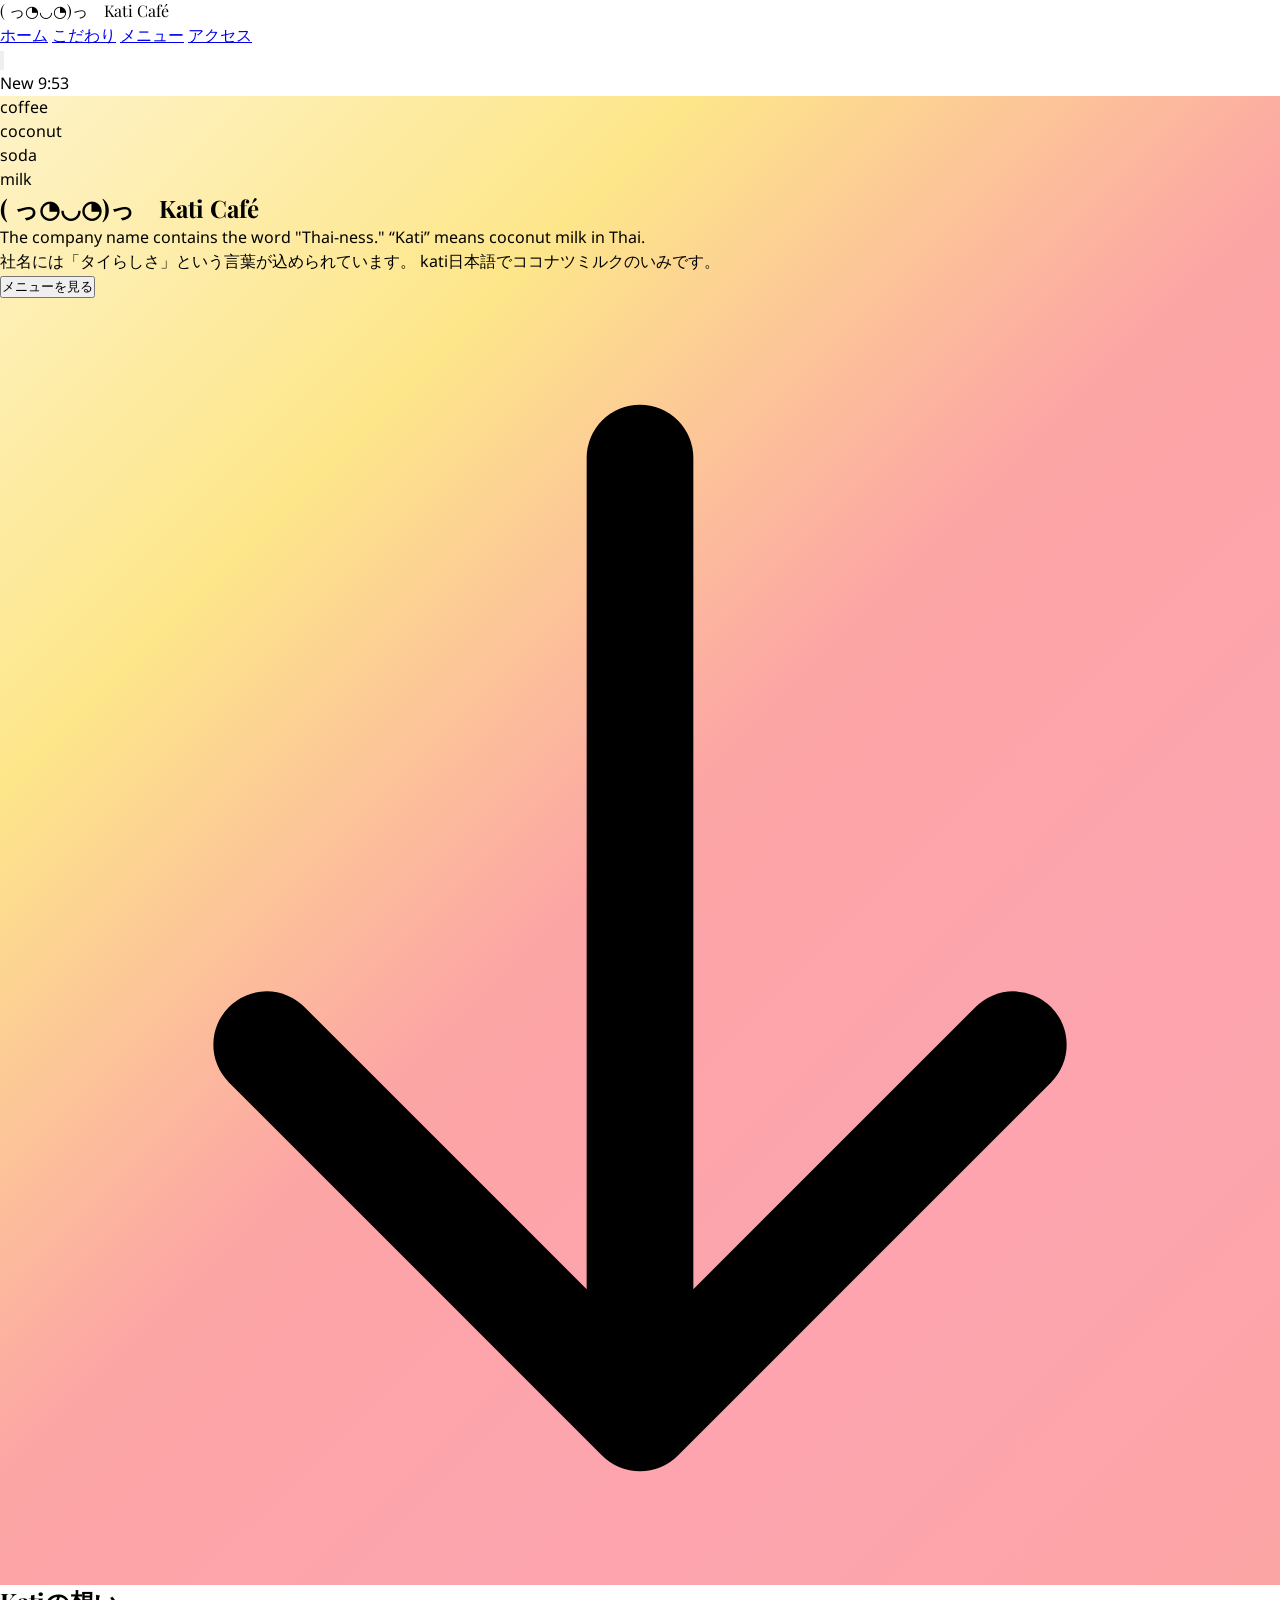
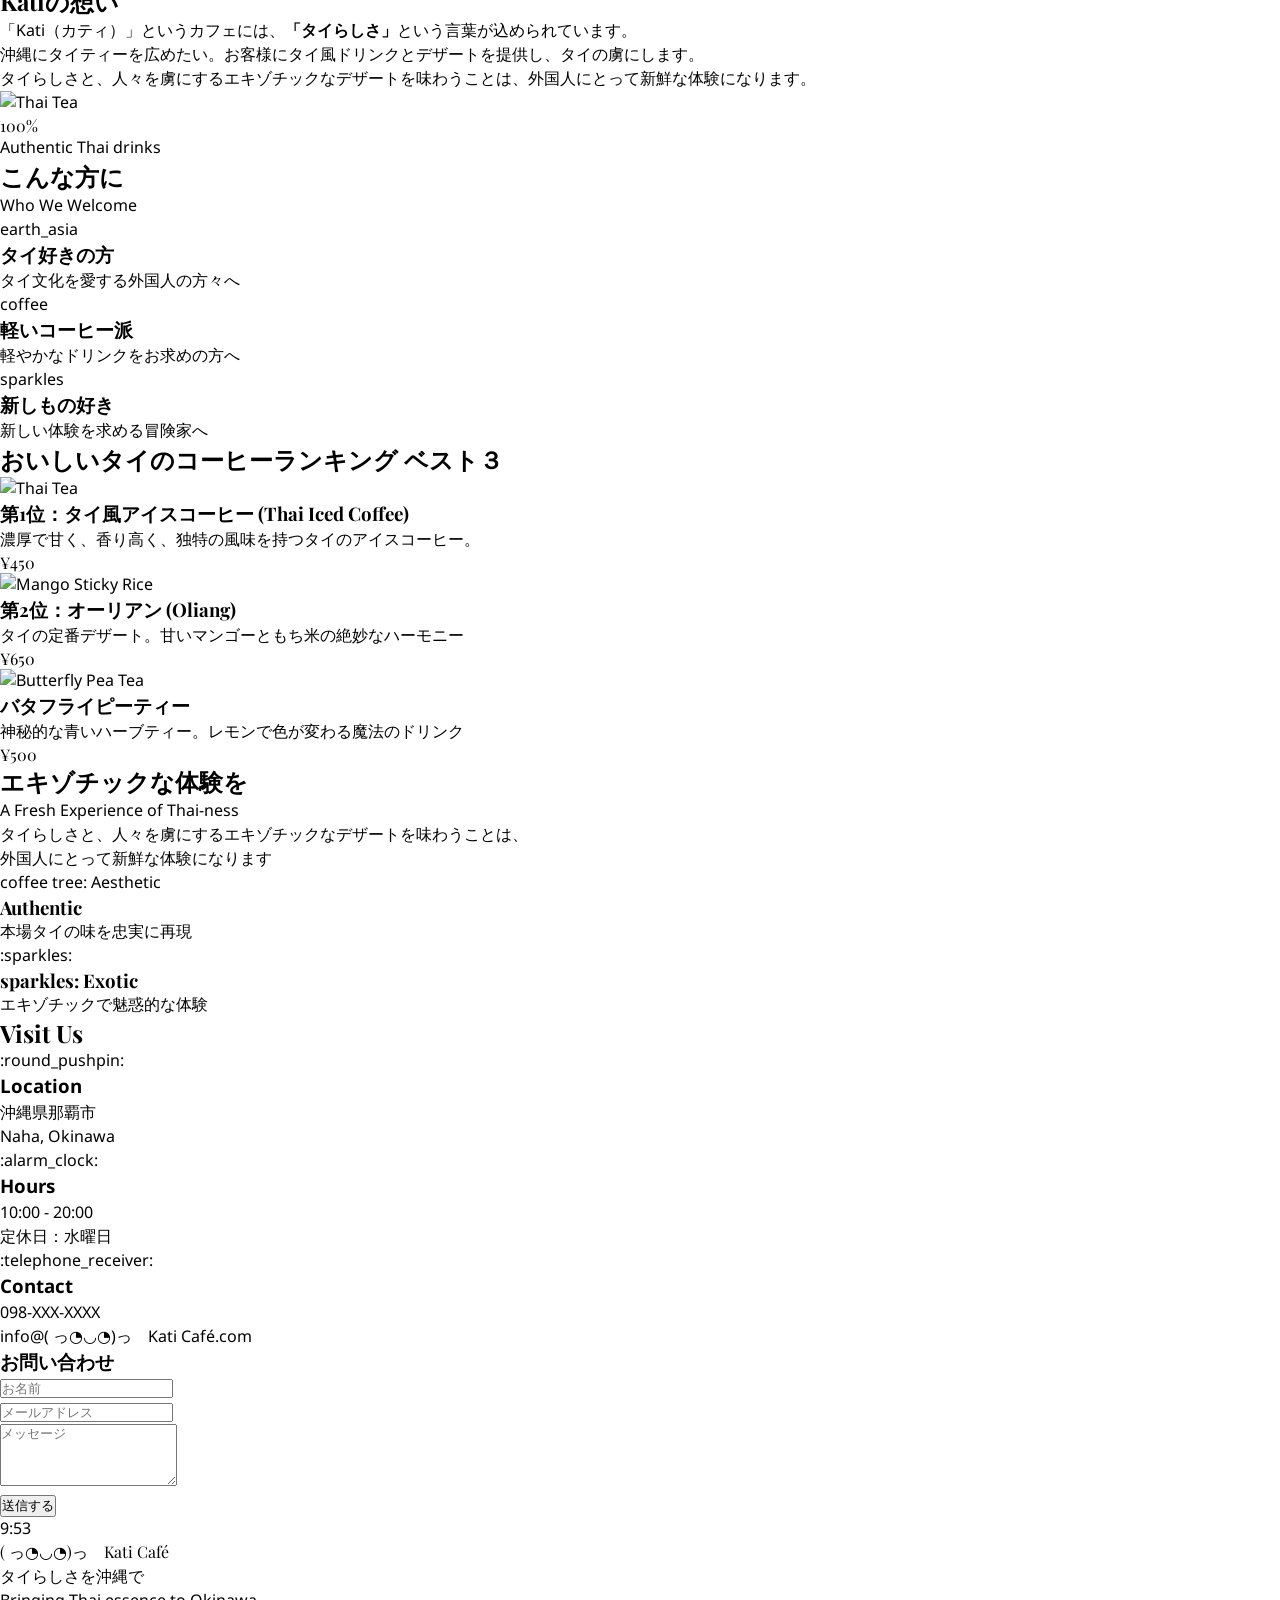
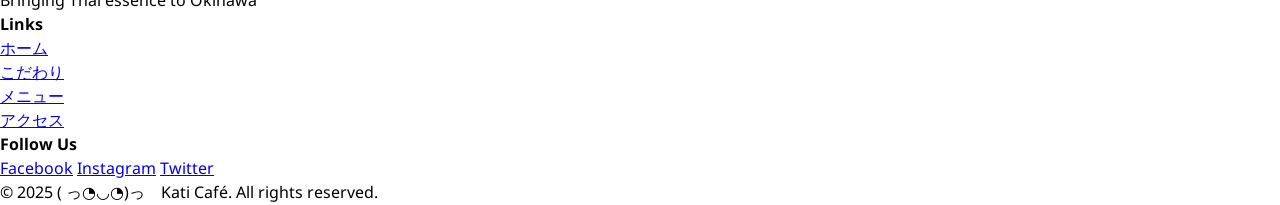
==== index.html @ 87e2220f "2025/11/19(2)" ====
<!DOCTYPE html>
<html lang="th">
<head>
  <meta charset="UTF-8">
  <meta name="viewport" content="width=device-width, initial-scale=1.0">
  <title>( っ◔◡◔)っ　Kati Café</title>
  <script src="https://cdn.tailwindcss.com"></script>
  <style>
    @import url('https://fonts.googleapis.com/css2?family=Playfair+Display:wght@400;700&family=Noto+Sans+Thai:wght@300;400;600&display=swap');
    * {
      margin: 0;
      padding: 0;
      box-sizing: border-box;
    }
    body {
      font-family: 'Noto Sans Thai', sans-serif;
      overflow-x: hidden;
    }
    .font-display {
      font-family: 'Playfair Display', serif;
    }
    /* Fade in animation */
    @keyframes fadeIn {
      from {
        opacity: 0;
        transform: translateY(30px);
      }
      to {
        opacity: 1;
        transform: translateY(0);
      }
    }
    .fade-in {
      animation: fadeIn 1s ease-out forwards;
      opacity: 0;
    }
    .fade-in-delay-1 {
      animation-delay: 0.2s;
    }
    .fade-in-delay-2 {
      animation-delay: 0.4s;
    }
    .fade-in-delay-3 {
      animation-delay: 0.6s;
    }
    /* Float animation */
    @keyframes float {
      0%, 100% {
        transform: translateY(0px);
      }
      50% {
        transform: translateY(-20px);
      }
    }
    .float {
      animation: float 3s ease-in-out infinite;
    }
    /* Slide in from left */
    @keyframes slideInLeft {
      from {
        opacity: 0;
        transform: translateX(-50px);
      }
      to {
        opacity: 1;
        transform: translateX(0);
      }
    }
    .slide-in-left {
      animation: slideInLeft 0.8s ease-out forwards;
      opacity: 0;
    }
    /* Slide in from right */
    @keyframes slideInRight {
      from {
        opacity: 0;
        transform: translateX(50px);
      }
      to {
        opacity: 1;
        transform: translateX(0);
      }
    }
    .slide-in-right {
      animation: slideInRight 0.8s ease-out forwards;
      opacity: 0;
    }
    /* Scale in animation */
    @keyframes scaleIn {
      from {
        opacity: 0;
        transform: scale(0.8);
      }
      to {
        opacity: 1;
        transform: scale(1);
      }
    }
    .scale-in {
      animation: scaleIn 0.6s ease-out forwards;
      opacity: 0;
    }
    /* Pulse animation for CTA */
    @keyframes pulse {
      0%, 100% {
        transform: scale(1);
      }
      50% {
        transform: scale(1.05);
      }
    }
    .pulse-hover:hover {
      animation: pulse 0.6s ease-in-out;
    }
    /* Rotate animation */
    @keyframes rotate {
      from {
        transform: rotate(0deg);
      }
      to {
        transform: rotate(360deg);
      }
    }
    .rotate-slow {
      animation: rotate 20s linear infinite;
    }
    /* Gradient background animation */
    @keyframes gradientShift {
      0% {
        background-position: 0% 50%;
      }
      50% {
        background-position: 100% 50%;
      }
      100% {
        background-position: 0% 50%;
      }
    }
    .gradient-animate {
      background-size: 200% 200%;
      animation: gradientShift 8s ease infinite;
    }
    /* Intersection Observer classes */
    .reveal {
      opacity: 0;
      transform: translateY(50px);
      transition: all 0.8s ease-out;
    }
    .reveal.active {
      opacity: 1;
      transform: translateY(0);
    }
    /* Menu item hover effect */
    .menu-item {
      transition: all 0.3s ease;
    }
    .menu-item:hover {
      transform: translateY(-10px);
      box-shadow: 0 20px 40px rgba(0, 0, 0, 0.15);
    }
    /* Smooth scroll */
    html {
      scroll-behavior: smooth;
    }
  </style>
</head>
<body class="bg-stone-50">
  <!-- Navigation -->
  <nav class="fixed top-0 w-full bg-white/95 backdrop-blur-sm shadow-sm z-50 fade-in">
    <div class="max-w-7xl mx-auto px-4 sm:px-6 lg:px-8">
      <div class="flex justify-between items-center h-16">
        <div class="flex items-center space-x-2">
          <span class="font-display text-2xl font-bold text-amber-800">( っ◔◡◔)っ　Kati Café</span>
        </div>
        <div class="hidden md:flex space-x-8">
          <a href="#home" class="text-stone-700 hover:text-amber-600 transition">ホーム</a>
          <a href="#about" class="text-stone-700 hover:text-amber-600 transition">こだわり</a>
          <a href="#menu" class="text-stone-700 hover:text-amber-600 transition">メニュー</a>
          <a href="#contact" class="text-stone-700 hover:text-amber-600 transition">アクセス</a>
        </div>
        <button class="md:hidden text-stone-700">
          <svg class="w-6 h-6" fill="none" stroke="currentColor" viewBox="0 0 24 24">
            <path stroke-linecap="round" stroke-linejoin="round" stroke-width="2" d="M4 6h16M4 12h16M4 18h16"></path>
          </svg>
        </button>
      </div>
    </div>
  </nav>
New
9:53
<!-- Hero Section -->
  <section id="home" class="relative min-h-screen flex items-center justify-center pt-16 gradient-animate" style="background: linear-gradient(135deg, #FEF3C7 0%, #FDE68A 25%, #FCA5A5 50%, #FDA4AF 75%, #FCA5A5 100%);">
    <!-- Decorative elements -->
    <div class="absolute top-20 left-10 text-6xl opacity-20 float">coffee</div>
    <div class="absolute top-40 right-20 text-5xl opacity-20 float" style="animation-delay: 0.5s;">coconut</div>
    <div class="absolute bottom-40 left-20 text-7xl opacity-20 float" style="animation-delay: 1s;">soda</div>
    <div class="absolute bottom-20 right-10 text-6xl opacity-20 float" style="animation-delay: 1.5s;">milk</div>
    <div class="max-w-7xl mx-auto px-4 sm:px-6 lg:px-8 text-center z-10">
      <div class="fade-in">
        <h1 class="font-display text-6xl md:text-8xl font-bold text-stone-800 mb-6 text-balance">
          ( っ◔◡◔)っ　Kati Café<br/>
        </h1>
      </div>
      <div class="fade-in fade-in-delay-1">
        <p class="text-xl md:text-2xl text-stone-700 mb-8 max-w-3xl mx-auto leading-relaxed">
          The company name contains the word "Thai-ness."
 “Kati” means coconut milk in Thai.<br/>
         社名には「タイらしさ」という言葉が込められています。
kati日本語でココナツミルクのいみです。
        </p>
      </div>
      <div class="fade-in fade-in-delay-2">
        <button class="bg-amber-700 hover:bg-amber-800 text-white px-8 py-4 rounded-full text-lg font-semibold transition pulse-hover shadow-lg">
          メニューを見る
        </button>
      </div>
      <!-- Scroll indicator -->
      <div class="mt-16 fade-in fade-in-delay-3">
        <svg class="w-6 h-6 mx-auto text-stone-600 animate-bounce" fill="none" stroke="currentColor" viewBox="0 0 24 24">
          <path stroke-linecap="round" stroke-linejoin="round" stroke-width="2" d="M19 14l-7 7m0 0l-7-7m7 7V3"></path>
        </svg>
      </div>
    </div>
  </section>
  <!-- About Section -->
  <section id="about" class="py-20 bg-white">
    <div class="max-w-7xl mx-auto px-4 sm:px-6 lg:px-8">
      <div class="grid md:grid-cols-2 gap-12 items-center">
        <div class="reveal">
          <h2 class="font-display text-5xl font-bold text-stone-800 mb-6">
            Katiの想い
          </h2>
          <p class="text-stone-600 text-lg leading-relaxed mb-6">
            「Kati（カティ）」というカフェには、<strong class="text-amber-700">「タイらしさ」</strong>という言葉が込められています。
          </p>
          <p class="text-stone-600 text-lg leading-relaxed mb-6">
            沖縄にタイティーを広めたい。お客様にタイ風ドリンクとデザートを提供し、タイの虜にします。
          </p>
          <p class="text-stone-600 text-lg leading-relaxed">
            タイらしさと、人々を虜にするエキゾチックなデザートを味わうことは、外国人にとって新鮮な体験になります。
          </p>
        </div>
        <div class="reveal">
          <div class="relative">
            <img src="/placeholder.svg?height=500&width=500" alt="Thai Tea" class="rounded-lg shadow-2xl w-full h-auto object-cover">
            <div class="absolute -bottom-6 -left-6 bg-amber-600 text-white p-6 rounded-lg shadow-xl scale-in">
              <p class="font-display text-3xl font-bold">100%</p>
              <p class="text-sm">Authentic Thai drinks</p>
            </div>
          </div>
        </div>
      </div>
    </div>
  </section>
  <!-- Target Audience Section -->
  <section class="py-20 bg-stone-100">
    <div class="max-w-7xl mx-auto px-4 sm:px-6 lg:px-8">
      <div class="text-center mb-16 reveal">
        <h2 class="font-display text-5xl font-bold text-stone-800 mb-4">
          こんな方に
        </h2>
        <p class="text-stone-600 text-xl">Who We Welcome</p>
      </div>
      <div class="grid md:grid-cols-4 gap-8">

        <div class="bg-white p-8 rounded-xl shadow-lg text-center reveal menu-item" style="transition-delay: 0.1s;">
          <div class="text-5xl mb-4">earth_asia</div>
          <h3 class="font-display text-xl font-bold text-stone-800 mb-3">タイ好きの方</h3>
          <p class="text-stone-600">タイ文化を愛する外国人の方々へ</p>
        </div>
        <div class="bg-white p-8 rounded-xl shadow-lg text-center reveal menu-item" style="transition-delay: 0.2s;">
          <div class="text-5xl mb-4">coffee</div>
          <h3 class="font-display text-xl font-bold text-stone-800 mb-3">軽いコーヒー派</h3>
          <p class="text-stone-600">軽やかなドリンクをお求めの方へ</p>
        </div>
        <div class="bg-white p-8 rounded-xl shadow-lg text-center reveal menu-item" style="transition-delay: 0.3s;">
          <div class="text-5xl mb-4">sparkles</div>
          <h3 class="font-display text-xl font-bold text-stone-800 mb-3">新しもの好き</h3>
          <p class="text-stone-600">新しい体験を求める冒険家へ</p>
        </div>
      </div>
    </div>
  </section>
  <!-- Menu Highlights Section -->
  <section id="menu" class="py-20 bg-white">
    <div class="max-w-7xl mx-auto px-4 sm:px-6 lg:px-8">
      <div class="text-center mb-16 reveal">
        <h2 class="font-display text-5xl font-bold text-stone-800 mb-4">
          おいしいタイのコーヒーランキング ベスト３
        </h2>

      </div>
      <div class="grid md:grid-cols-3 gap-8">
        <!-- Thai Iced Coffee -->
        <div class="bg-stone-50 rounded-2xl overflow-hidden shadow-lg reveal menu-item">
          <div class="h-64 bg-gradient-to-br from-orange-300 to-orange-500 relative overflow-hidden">
            <img src="/placeholder.svg?height=400&width=400" alt="Thai Tea" class="w-full h-full object-cover">
          </div>
          <div class="p-6">
            <h3 class="font-display text-2xl font-bold text-stone-800 mb-2">第1位：タイ風アイスコーヒー (Thai Iced Coffee)</h3>
            <p class="text-stone-600 mb-4">濃厚で甘く、香り高く、独特の風味を持つタイのアイスコーヒー。</p>
            <p class="font-display text-3xl font-bold text-amber-700">¥450</p>
          </div>
        </div>
        <!-- Oliang -->
        <div class="bg-stone-50 rounded-2xl overflow-hidden shadow-lg reveal menu-item" style="transition-delay: 0.1s;">
          <div class="h-64 bg-gradient-to-br from-yellow-300 to-orange-400 relative overflow-hidden">
            <img src="/placeholder.svg?height=400&width=400" alt="Mango Sticky Rice" class="w-full h-full object-cover">
          </div>
          <div class="p-6">
            <h3 class="font-display text-2xl font-bold text-stone-800 mb-2">第2位：オーリアン (Oliang)</h3>
            <p class="text-stone-600 mb-4">タイの定番デザート。甘いマンゴーともち米の絶妙なハーモニー</p>
            <p class="font-display text-3xl font-bold text-amber-700">¥650</p>
          </div>
        </div>
        <!-- Butterfly Pea Tea -->
        <div class="bg-stone-50 rounded-2xl overflow-hidden shadow-lg reveal menu-item" style="transition-delay: 0.2s;">
          <div class="h-64 bg-gradient-to-br from-blue-400 to-purple-500 relative overflow-hidden">
            <img src="/placeholder.svg?height=400&width=400" alt="Butterfly Pea Tea" class="w-full h-full object-cover">
          </div>
          <div class="p-6">
            <h3 class="font-display text-2xl font-bold text-stone-800 mb-2">バタフライピーティー</h3>
            <p class="text-stone-600 mb-4">神秘的な青いハーブティー。レモンで色が変わる魔法のドリンク</p>
            <p class="font-display text-3xl font-bold text-amber-700">¥500</p>
          </div>
        </div>
      </div>
    </div>
  </section>
  <!-- Experience Section -->
  <section class="py-20 bg-stone-800 text-white relative overflow-hidden">
    <div class="absolute inset-0 opacity-10">
      <div class="absolute top-0 left-0 w-96 h-96 bg-amber-500 rounded-full blur-3xl rotate-slow"></div>
      <div class="absolute bottom-0 right-0 w-96 h-96 bg-rose-500 rounded-full blur-3xl rotate-slow" style="animation-delay: -10s;"></div>
    </div>
    <div class="max-w-7xl mx-auto px-4 sm:px-6 lg:px-8 relative z-10">
      <div class="text-center reveal">
        <h2 class="font-display text-5xl font-bold mb-6">
          エキゾチックな体験を
        </h2>
        <p class="text-xl text-stone-300 mb-12 max-w-3xl mx-auto leading-relaxed">
          A Fresh Experience of Thai-ness<br/>
          タイらしさと、人々を虜にするエキゾチックなデザートを味わうことは、<br/>
          外国人にとって新鮮な体験になります
        </p>
        <div class="grid md:grid-cols-3 gap-8 mt-16">
          <div class="reveal">
            <div class="text-6xl mb-4">coffee tree: Aesthetic </div>
            <h3 class="font-display text-2xl font-bold mb-3">Authentic</h3>
            <p class="text-stone-300">本場タイの味を忠実に再現</p>
          </div>
          <div class="reveal" style="transition-delay: 0.1s;">
            <div class="text-6xl mb-4">:sparkles:</div>
            <h3 class="font-display text-2xl font-bold mb-3">sparkles: Exotic</h3>
            <p class="text-stone-300">エキゾチックで魅惑的な体験</p>
          </div>

        </div>
      </div>
    </div>
  </section>
  <!-- Contact Section -->
  <section id="contact" class="py-20 bg-amber-50">
    <div class="max-w-7xl mx-auto px-4 sm:px-6 lg:px-8">
      <div class="grid md:grid-cols-2 gap-12 items-center">
        <div class="reveal">
          <h2 class="font-display text-5xl font-bold text-stone-800 mb-6">
            Visit Us
          </h2>
          <div class="space-y-6">
            <div class="flex items-start space-x-4">
              <div class="text-3xl">:round_pushpin:</div>
              <div>
                <h3 class="font-bold text-stone-800 text-lg mb-1">Location</h3>
                <p class="text-stone-600">沖縄県那覇市<br/>Naha, Okinawa</p>
              </div>
            </div>
            <div class="flex items-start space-x-4">
              <div class="text-3xl">:alarm_clock:</div>
              <div>
                <h3 class="font-bold text-stone-800 text-lg mb-1">Hours</h3>
                <p class="text-stone-600">10:00 - 20:00<br/>定休日：水曜日</p>
              </div>
            </div>
            <div class="flex items-start space-x-4">
              <div class="text-3xl">:telephone_receiver:</div>
              <div>
                <h3 class="font-bold text-stone-800 text-lg mb-1">Contact</h3>
                <p class="text-stone-600">098-XXX-XXXX<br/>info@( っ◔◡◔)っ　Kati Café.com</p>
              </div>
            </div>
          </div>
        </div>
        <div class="reveal">
          <div class="bg-white p-8 rounded-2xl shadow-xl">
            <h3 class="font-display text-2xl font-bold text-stone-800 mb-6">お問い合わせ</h3>
            <form class="space-y-4">
              <div>
                <input type="text" placeholder="お名前" class="w-full px-4 py-3 rounded-lg border border-stone-300 focus:outline-none focus:ring-2 focus:ring-amber-500">
              </div>
              <div>
                <input type="email" placeholder="メールアドレス" class="w-full px-4 py-3 rounded-lg border border-stone-300 focus:outline-none focus:ring-2 focus:ring-amber-500">
              </div>
              <div>
                <textarea placeholder="メッセージ" rows="4" class="w-full px-4 py-3 rounded-lg border border-stone-300 focus:outline-none focus:ring-2 focus:ring-amber-500"></textarea>
              </div>
              <button type="submit" class="w-full bg-amber-700 hover:bg-amber-800 text-white py-3 rounded-lg font-semibold transition pulse-hover">
                送信する
              </button>
            </form>
          </div>
        </div>
      </div>
    </div>
  </section>
9:53
<!-- Footer -->
  <footer class="bg-stone-900 text-white py-12">
    <div class="max-w-7xl mx-auto px-4 sm:px-6 lg:px-8">
      <div class="grid md:grid-cols-3 gap-8">
        <div>
          <div class="flex items-center space-x-2 mb-4">
            <span class="font-display text-2xl font-bold">( っ◔◡◔)っ　Kati Café</span>
          </div>
          <p class="text-stone-400">タイらしさを沖縄で<br/>Bringing Thai essence to Okinawa</p>
        </div>
        <div>
          <h4 class="font-bold text-lg mb-4">Links</h4>
          <ul class="space-y-2 text-stone-400">
            <li><a href="#home" class="hover:text-amber-400 transition">ホーム</a></li>
            <li><a href="#about" class="hover:text-amber-400 transition">こだわり</a></li>
            <li><a href="#menu" class="hover:text-amber-400 transition">メニュー</a></li>
            <li><a href="#contact" class="hover:text-amber-400 transition">アクセス</a></li>
          </ul>
        </div>
        <div>
          <h4 class="font-bold text-lg mb-4">Follow Us</h4>
          <div class="flex space-x-4">
            <a href="#" class="text-3xl hover:text-amber-400 transition">Facebook</a>
            <a href="#" class="text-3xl hover:text-amber-400 transition">Instagram</a>
            <a href="#" class="text-3xl hover:text-amber-400 transition">Twitter</a>
          </div>
        </div>
      </div>
      <div class="mt-12 pt-8 border-t border-stone-800 text-center text-stone-400">
        <p>&copy; 2025 ( っ◔◡◔)っ　Kati Café. All rights reserved.</p>
      </div>
    </div>
  </footer>
  <script>
    // Intersection Observer for scroll animations
    const observerOptions = {
      threshold: 0.1,
      rootMargin: '0px 0px -50px 0px'
    };
    const observer = new IntersectionObserver((entries) => {
      entries.forEach(entry => {
        if (entry.isIntersecting) {
          entry.target.classList.add('active');
        }
      });
    }, observerOptions);
    // Observe all reveal elements
    document.querySelectorAll('.reveal').forEach(el => observer.observe(el));
    // Smooth scroll for navigation links
    document.querySelectorAll('a[href^="#"]').forEach(anchor => {
      anchor.addEventListener('click', function (e) {
        e.preventDefault();
        const target = document.querySelector(this.getAttribute('href'));
        if (target) {
          target.scrollIntoView({
            behavior: 'smooth',
            block: 'start'
          });
        }
      });
    });
    // Add parallax effect to hero section
    window.addEventListener('scroll', () => {
      const scrolled = window.pageYOffset;
      const hero = document.querySelector('#home');
      if (hero && scrolled < window.innerHeight) {
        hero.style.transform = `translateY(${scrolled * 0.5}px)`;
      }
    });
  </script>
</body>
</html>
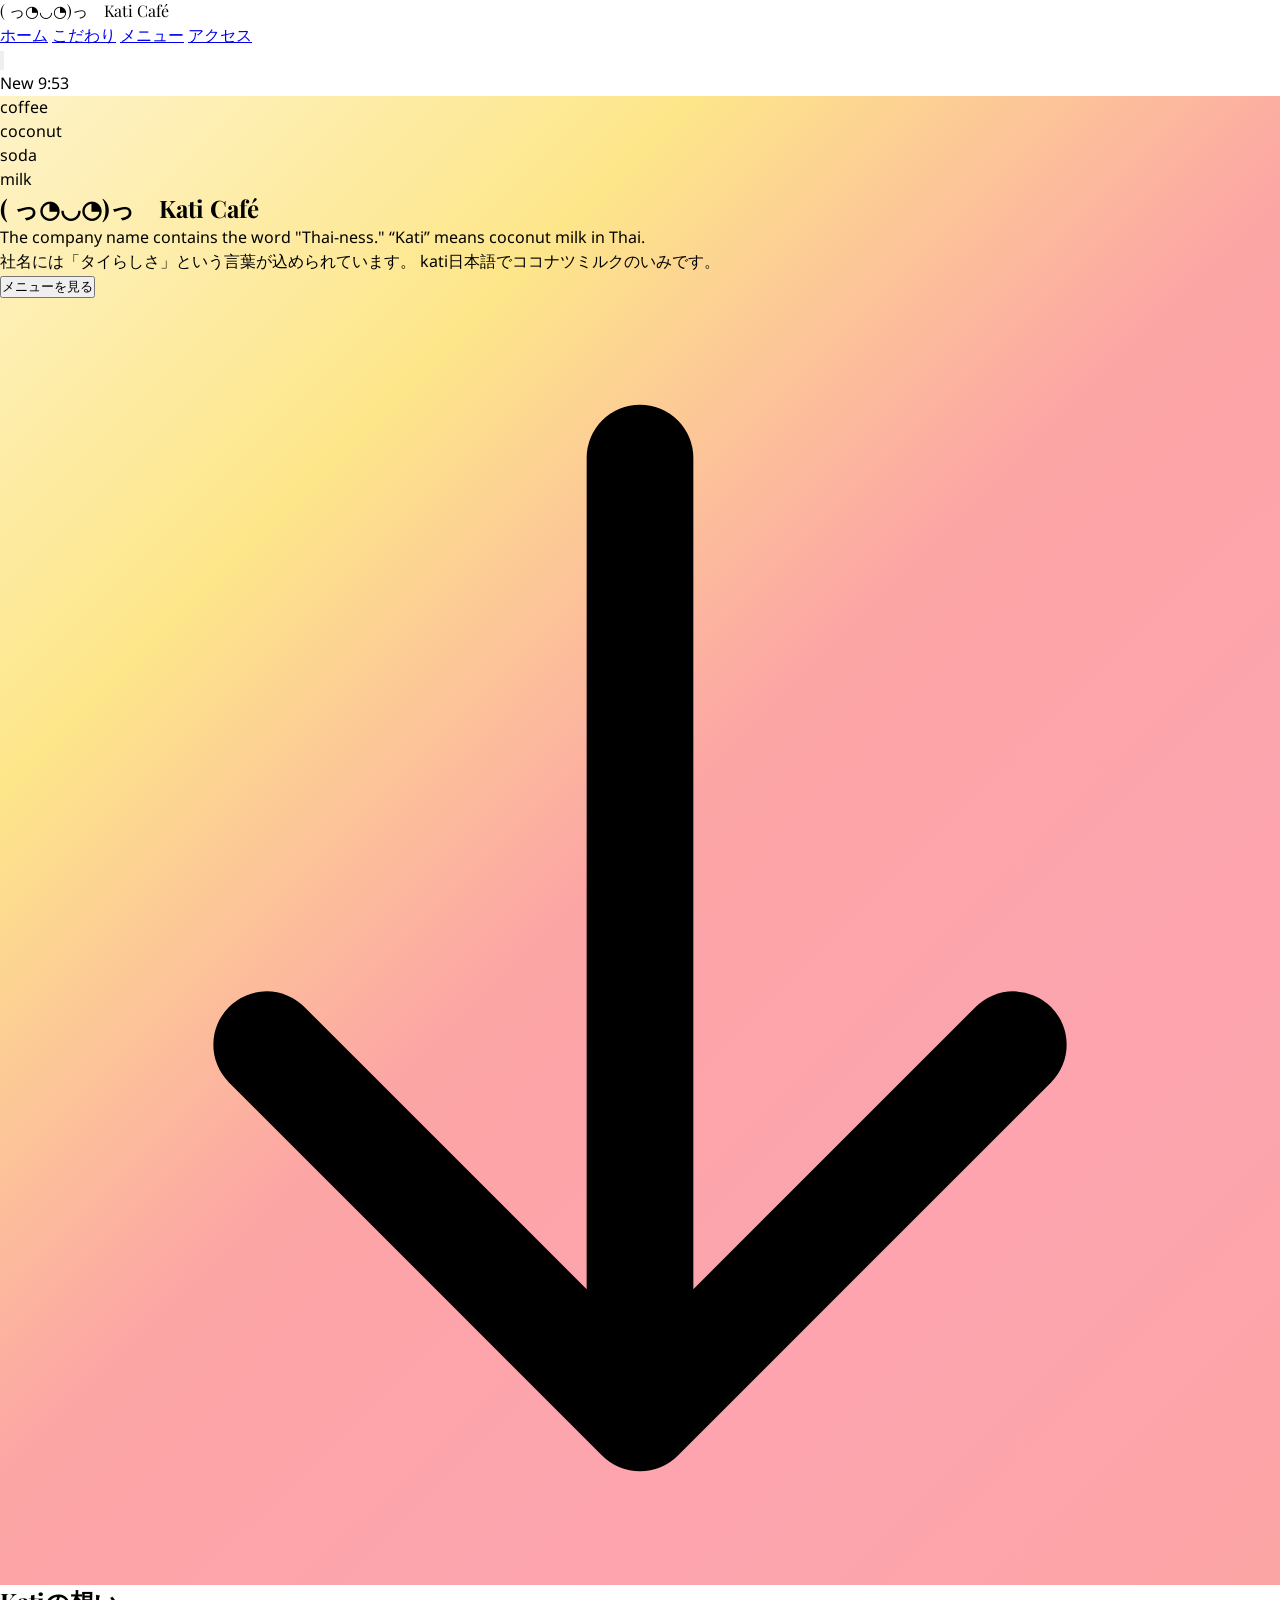
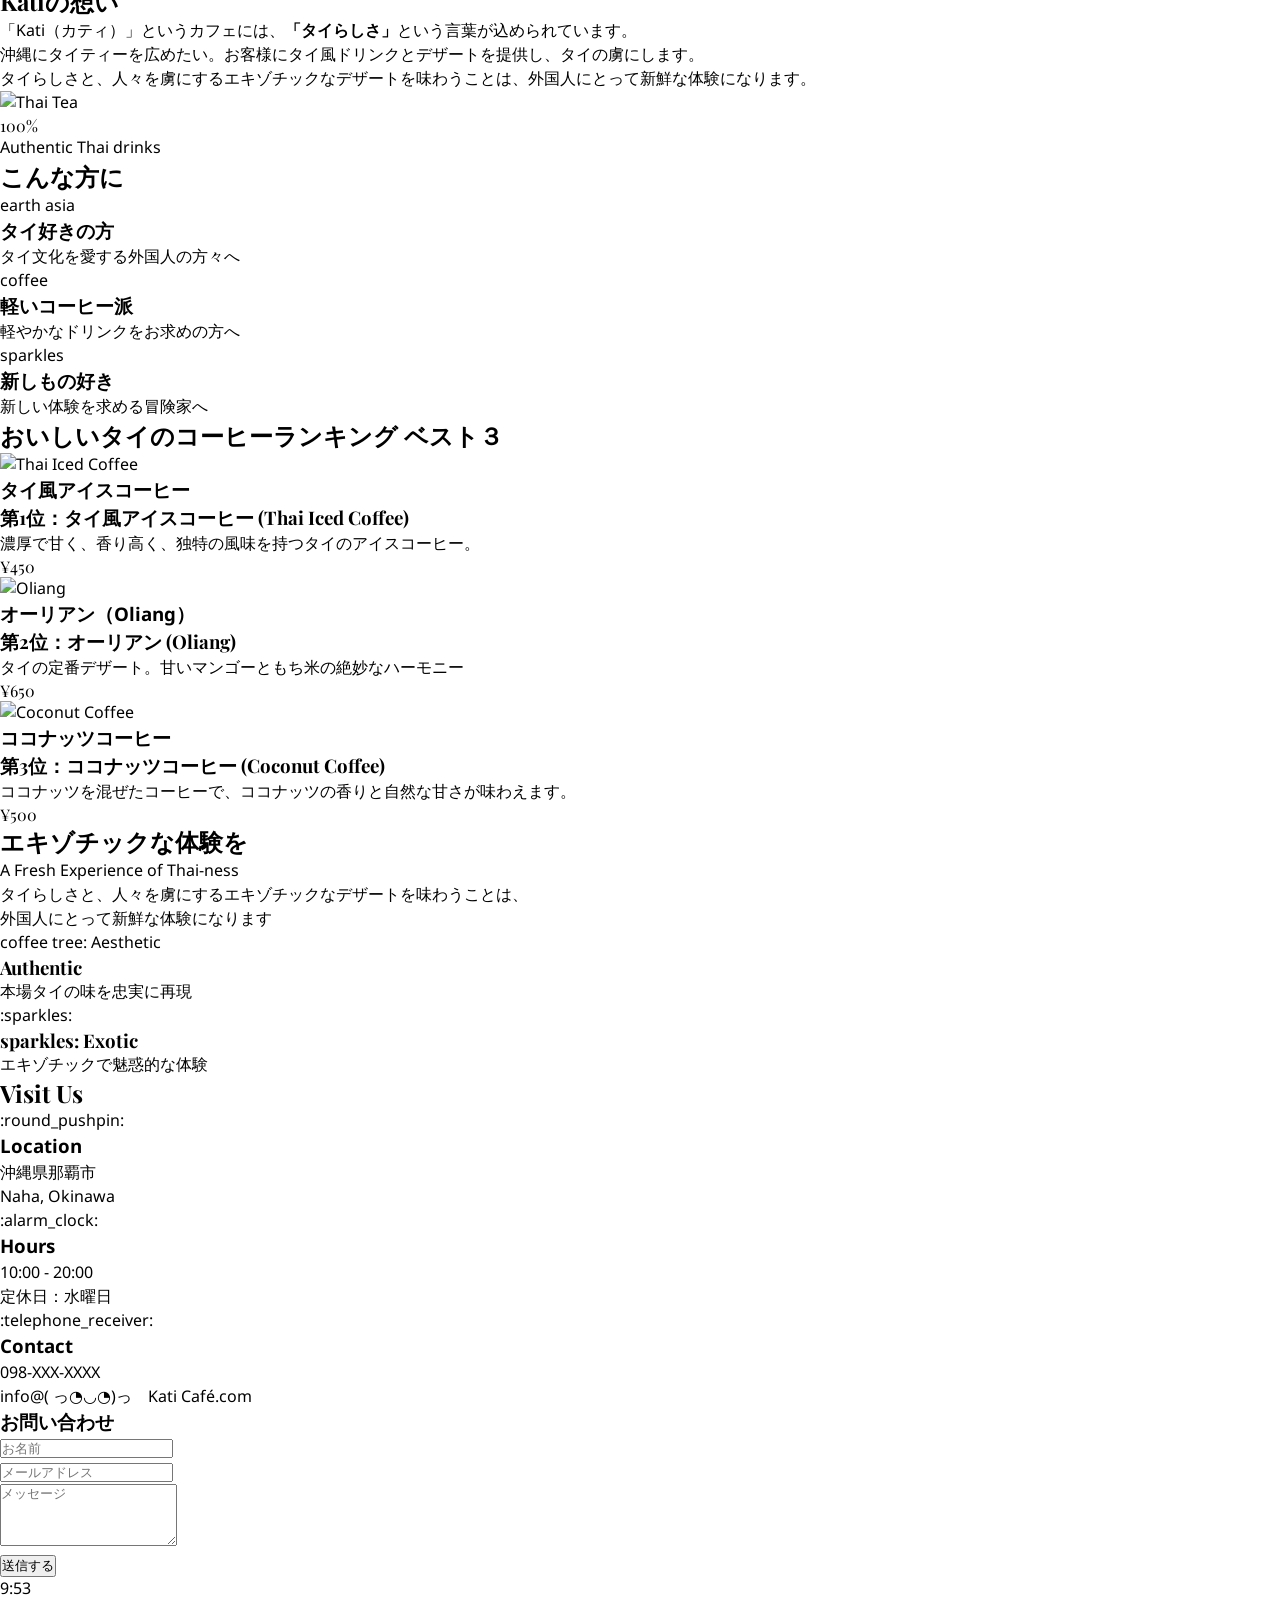
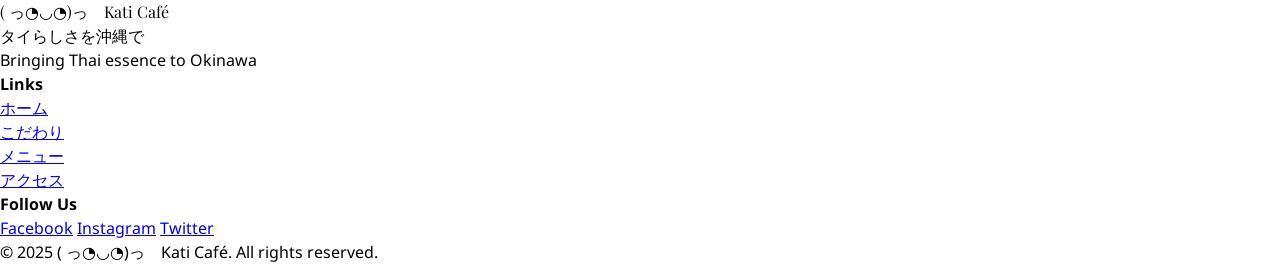
==== commit 08a90dc0: "2025/11/20" ====
--- a/index.html
+++ b/index.html
@@ -259,12 +259,12 @@
         <h2 class="font-display text-5xl font-bold text-stone-800 mb-4">
           こんな方に
         </h2>
-        <p class="text-stone-600 text-xl">Who We Welcome</p>
+
       </div>
       <div class="grid md:grid-cols-4 gap-8">
 
         <div class="bg-white p-8 rounded-xl shadow-lg text-center reveal menu-item" style="transition-delay: 0.1s;">
-          <div class="text-5xl mb-4">earth_asia</div>
+          <div class="text-5xl mb-4">earth asia</div>
           <h3 class="font-display text-xl font-bold text-stone-800 mb-3">タイ好きの方</h3>
           <p class="text-stone-600">タイ文化を愛する外国人の方々へ</p>
         </div>
@@ -293,8 +293,9 @@
       <div class="grid md:grid-cols-3 gap-8">
         <!-- Thai Iced Coffee -->
         <div class="bg-stone-50 rounded-2xl overflow-hidden shadow-lg reveal menu-item">
-          <div class="h-64 bg-gradient-to-br from-orange-300 to-orange-500 relative overflow-hidden">
-            <img src="/placeholder.svg?height=400&width=400" alt="Thai Tea" class="w-full h-full object-cover">
+          <div class="menu-item">
+  <img src="https://cdn.pixabay.com/photo/2022/05/02/06/06/thai-coffee-7167175_1280.jpg"  alt="Thai Iced Coffee">
+  <h3>タイ風アイスコーヒー</h3>
           </div>
           <div class="p-6">
             <h3 class="font-display text-2xl font-bold text-stone-800 mb-2">第1位：タイ風アイスコーヒー (Thai Iced Coffee)</h3>
@@ -304,8 +305,9 @@
         </div>
         <!-- Oliang -->
         <div class="bg-stone-50 rounded-2xl overflow-hidden shadow-lg reveal menu-item" style="transition-delay: 0.1s;">
-          <div class="h-64 bg-gradient-to-br from-yellow-300 to-orange-400 relative overflow-hidden">
-            <img src="/placeholder.svg?height=400&width=400" alt="Mango Sticky Rice" class="w-full h-full object-cover">
+          <div class="menu-item">
+  <img src="https://cdn.pixabay.com/photo/2022/06/19/09/36/coffee-7271979_1280.jpg" alt="Oliang">
+  <h3>オーリアン（Oliang）</h3>
           </div>
           <div class="p-6">
             <h3 class="font-display text-2xl font-bold text-stone-800 mb-2">第2位：オーリアン (Oliang)</h3>
@@ -313,14 +315,15 @@
             <p class="font-display text-3xl font-bold text-amber-700">¥650</p>
           </div>
         </div>
-        <!-- Butterfly Pea Tea -->
+        <!-- Coconut Coffee -->
         <div class="bg-stone-50 rounded-2xl overflow-hidden shadow-lg reveal menu-item" style="transition-delay: 0.2s;">
-          <div class="h-64 bg-gradient-to-br from-blue-400 to-purple-500 relative overflow-hidden">
-            <img src="/placeholder.svg?height=400&width=400" alt="Butterfly Pea Tea" class="w-full h-full object-cover">
+          <div class="menu-item">
+  <img src="https://cdn.pixabay.com/photo/2023/02/04/12/57/coconut-coffee-7767780_1280.jpg"  alt="Coconut Coffee">
+  <h3>ココナッツコーヒー</h3>
           </div>
           <div class="p-6">
-            <h3 class="font-display text-2xl font-bold text-stone-800 mb-2">バタフライピーティー</h3>
-            <p class="text-stone-600 mb-4">神秘的な青いハーブティー。レモンで色が変わる魔法のドリンク</p>
+            <h3 class="font-display text-2xl font-bold text-stone-800 mb-2">第3位：ココナッツコーヒー (Coconut Coffee)</h3>
+            <p class="text-stone-600 mb-4">ココナッツを混ぜたコーヒーで、ココナッツの香りと自然な甘さが味わえます。</p>
             <p class="font-display text-3xl font-bold text-amber-700">¥500</p>
           </div>
         </div>
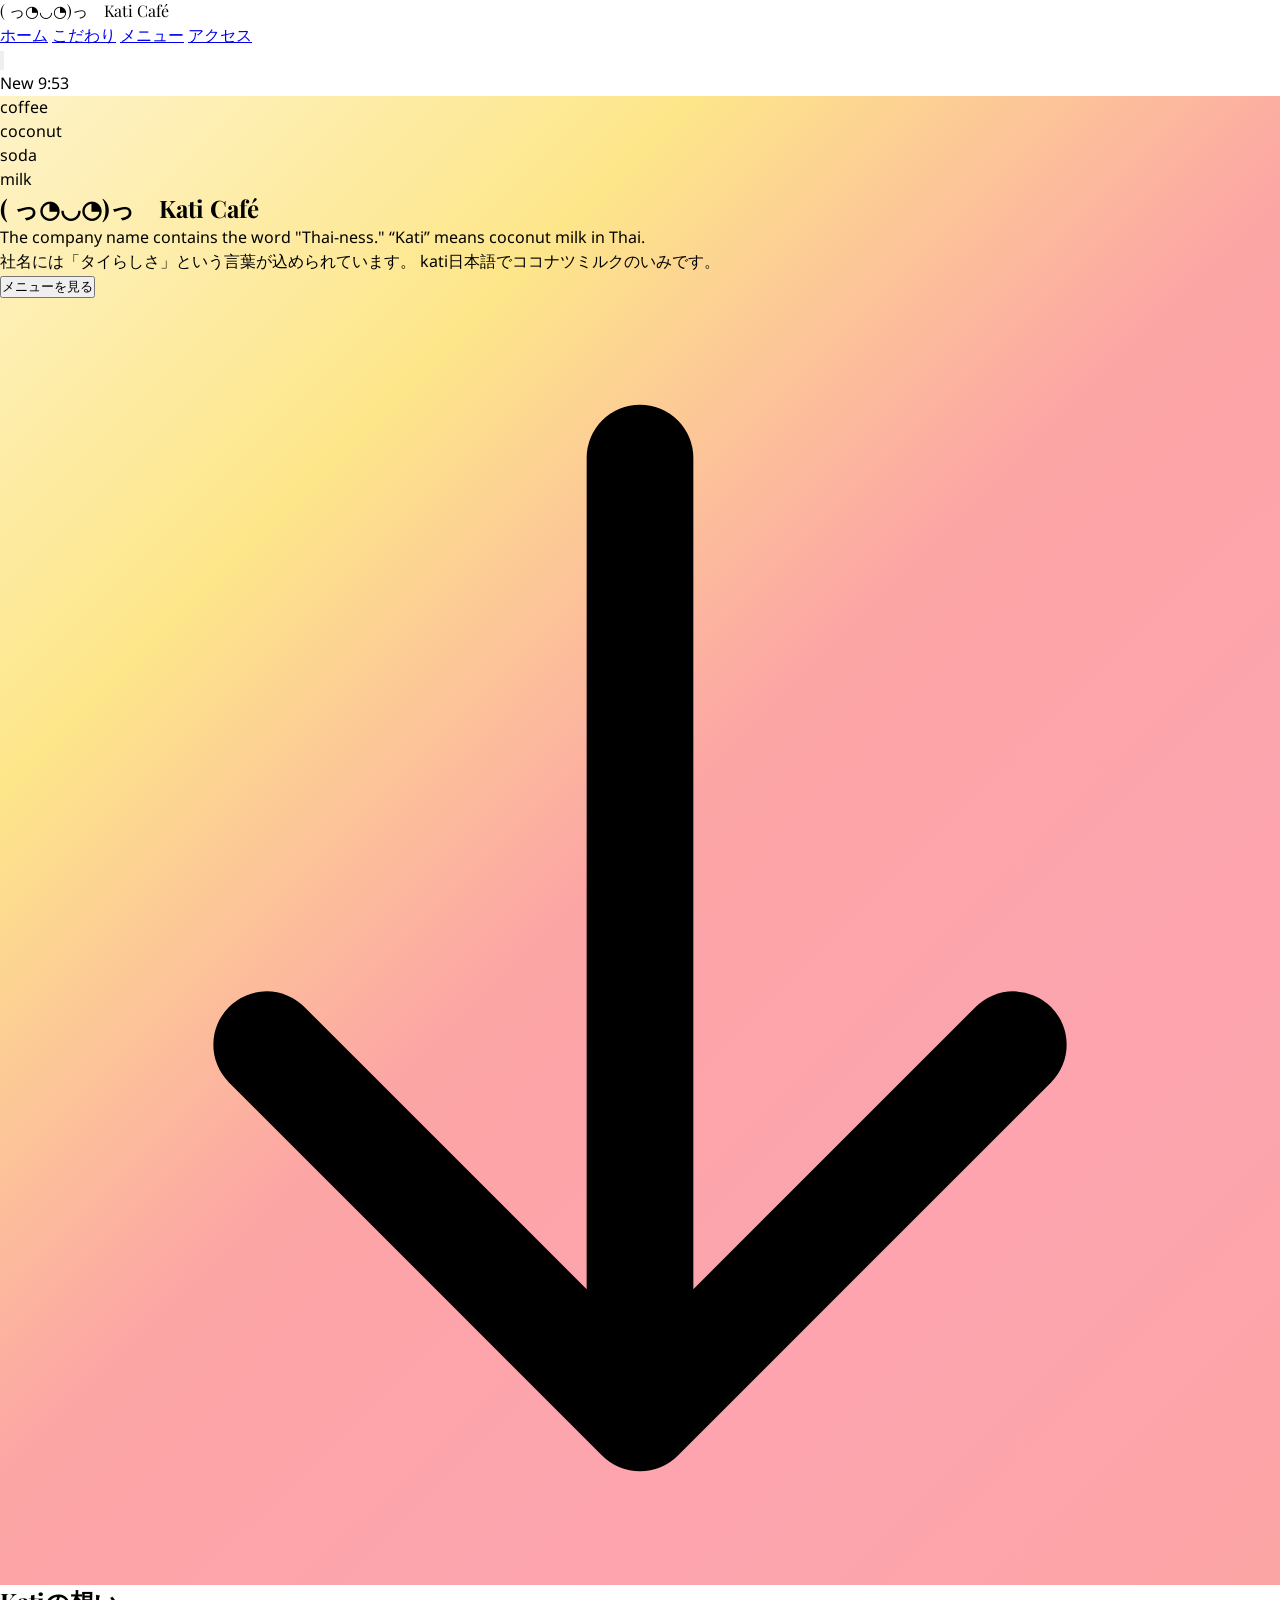
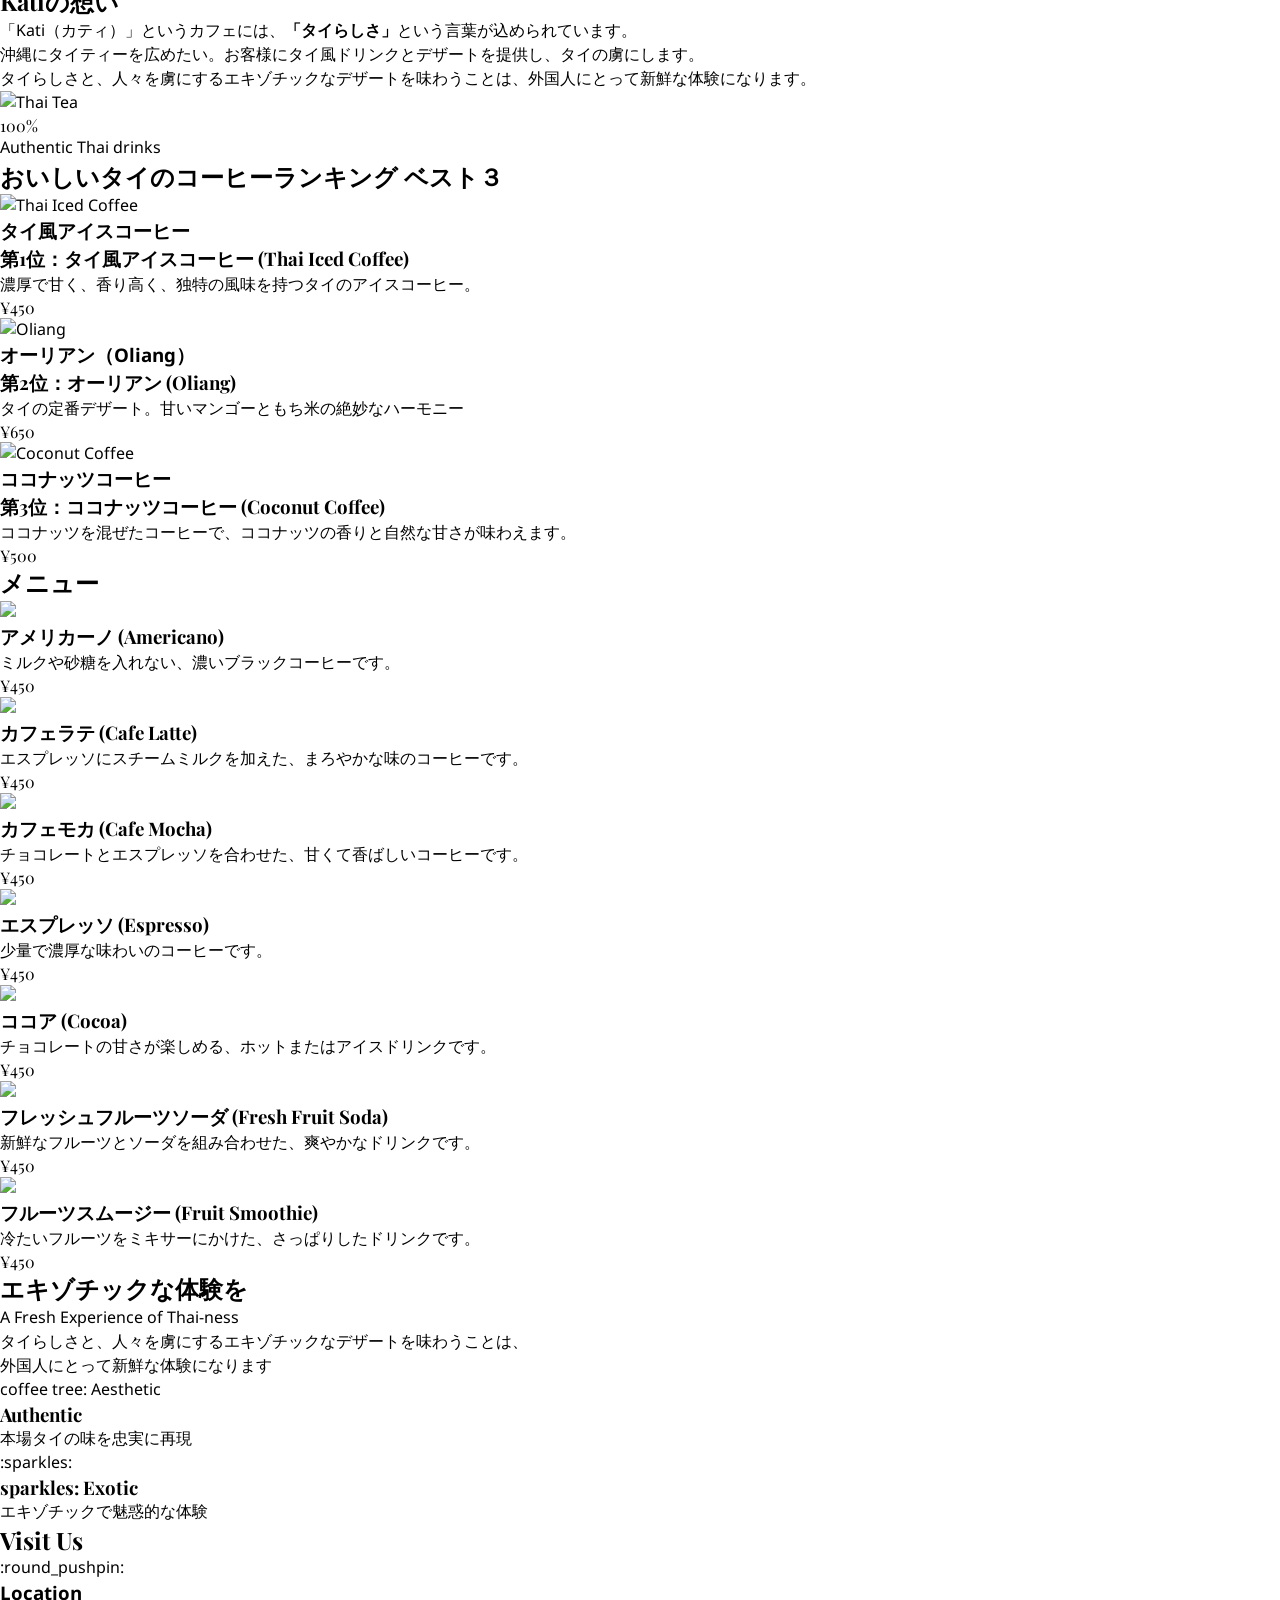
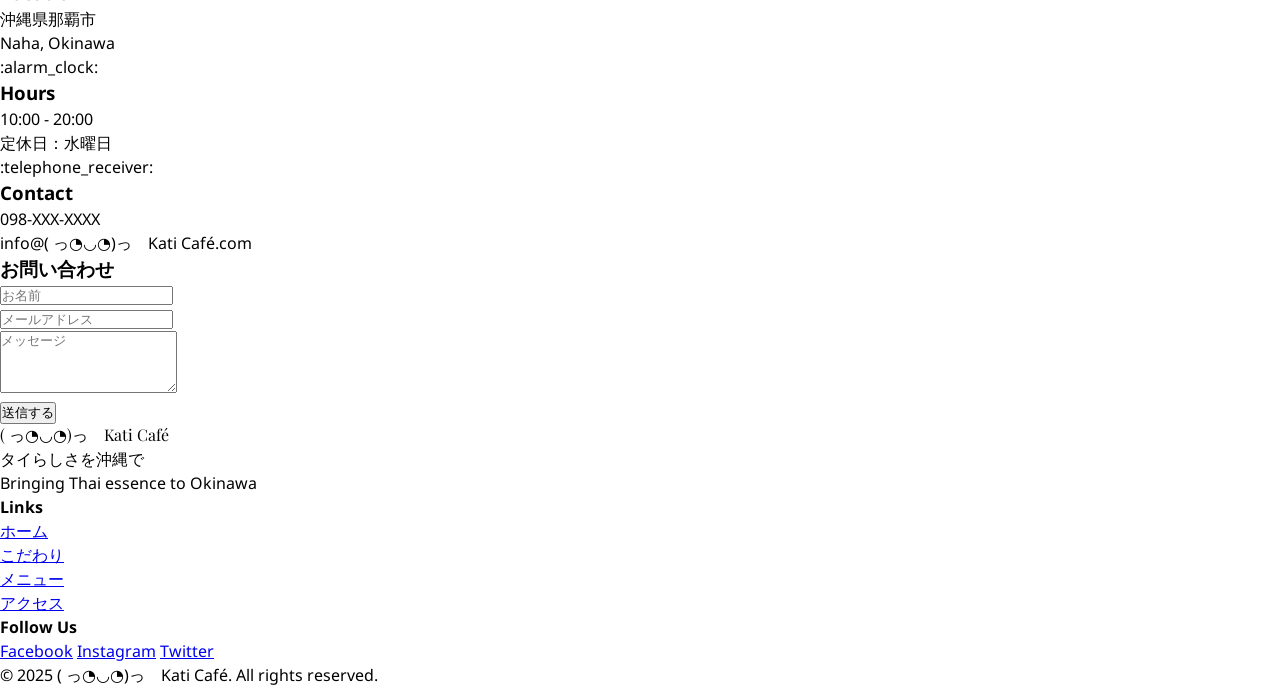
==== commit 7b5f5349: "2025/11/27" ====
--- a/index.html
+++ b/index.html
@@ -257,41 +257,12 @@
     <div class="max-w-7xl mx-auto px-4 sm:px-6 lg:px-8">
       <div class="text-center mb-16 reveal">
         <h2 class="font-display text-5xl font-bold text-stone-800 mb-4">
-          こんな方に
-        </h2>
-
-      </div>
-      <div class="grid md:grid-cols-4 gap-8">
-
-        <div class="bg-white p-8 rounded-xl shadow-lg text-center reveal menu-item" style="transition-delay: 0.1s;">
-          <div class="text-5xl mb-4">earth asia</div>
-          <h3 class="font-display text-xl font-bold text-stone-800 mb-3">タイ好きの方</h3>
-          <p class="text-stone-600">タイ文化を愛する外国人の方々へ</p>
-        </div>
-        <div class="bg-white p-8 rounded-xl shadow-lg text-center reveal menu-item" style="transition-delay: 0.2s;">
-          <div class="text-5xl mb-4">coffee</div>
-          <h3 class="font-display text-xl font-bold text-stone-800 mb-3">軽いコーヒー派</h3>
-          <p class="text-stone-600">軽やかなドリンクをお求めの方へ</p>
-        </div>
-        <div class="bg-white p-8 rounded-xl shadow-lg text-center reveal menu-item" style="transition-delay: 0.3s;">
-          <div class="text-5xl mb-4">sparkles</div>
-          <h3 class="font-display text-xl font-bold text-stone-800 mb-3">新しもの好き</h3>
-          <p class="text-stone-600">新しい体験を求める冒険家へ</p>
-        </div>
-      </div>
-    </div>
-  </section>
-  <!-- Menu Highlights Section -->
-  <section id="menu" class="py-20 bg-white">
-    <div class="max-w-7xl mx-auto px-4 sm:px-6 lg:px-8">
-      <div class="text-center mb-16 reveal">
-        <h2 class="font-display text-5xl font-bold text-stone-800 mb-4">
           おいしいタイのコーヒーランキング ベスト３
         </h2>
 
       </div>
-      <div class="grid md:grid-cols-3 gap-8">
-        <!-- Thai Iced Coffee -->
+      <div class="grid md:grid-cols-4 gap-8">
+<!-- Thai Iced Coffee -->
         <div class="bg-stone-50 rounded-2xl overflow-hidden shadow-lg reveal menu-item">
           <div class="menu-item">
   <img src="https://cdn.pixabay.com/photo/2022/05/02/06/06/thai-coffee-7167175_1280.jpg"  alt="Thai Iced Coffee">
@@ -330,6 +301,88 @@
       </div>
     </div>
   </section>
+  <!-- Menu Highlights Section -->
+<section id="menu" class="py-20 bg-white">
+  <div class="max-w-7xl mx-auto px-4 sm:px-6 lg:px-8">
+    <div class="text-center mb-16 reveal">
+      <h2 class="font-display text-5xl font-bold text-stone-800 mb-4">メニュー</h2>
+    </div>
+
+    <!-- ทำให้เป็นการ์ดสวย 3 คอลัมน์ -->
+    <div class="grid md:grid-cols-3 gap-8">
+
+      <!-- Americano -->
+      <div class="bg-stone-50 rounded-2xl overflow-hidden shadow-lg reveal menu-item">
+        <img src="https://cdn.pixabay.com/photo/2022/05/02/06/06/thai-coffee-7167175_1280.jpg" class="w-full h-60 object-cover">
+        <div class="p-6">
+          <h3 class="font-display text-2xl font-bold text-stone-800 mb-2">アメリカーノ (Americano)</h3>
+          <p class="text-stone-600 mb-4">ミルクや砂糖を入れない、濃いブラックコーヒーです。</p>
+          <p class="font-display text-3xl font-bold text-amber-700">¥450</p>
+        </div>
+      </div>
+      <!-- Cafe Latte -->
+      <div class="bg-stone-50 rounded-2xl overflow-hidden shadow-lg reveal menu-item">
+        <img src="https://cdn.pixabay.com/photo/2022/06/19/09/36/coffee-7271979_1280.jpg" class="w-full h-60 object-cover">
+        <div class="p-6">
+          <h3 class="font-display text-2xl font-bold text-stone-800 mb-2">カフェラテ (Cafe Latte)</h3>
+          <p class="text-stone-600 mb-4">エスプレッソにスチームミルクを加えた、まろやかな味のコーヒーです。</p>
+          <p class="font-display text-3xl font-bold text-amber-700">¥450</p>
+        </div>
+      </div>
+      <!-- Cafe Mocha -->
+      <div class="bg-stone-50 rounded-2xl overflow-hidden shadow-lg reveal menu-item">
+        <img src="https://cdn.pixabay.com/photo/2023/02/04/12/57/coconut-coffee-7767780_1280.jpg" class="w-full h-60 object-cover">
+        <div class="p-6">
+          <h3 class="font-display text-2xl font-bold text-stone-800 mb-2">カフェモカ (Cafe Mocha)</h3>
+          <p class="text-stone-600 mb-4">チョコレートとエスプレッソを合わせた、甘くて香ばしいコーヒーです。</p>
+          <p class="font-display text-3xl font-bold text-amber-700">¥450</p>
+        </div>
+      </div>
+    </div>
+  </div>
+</section>
+    <!-- ทำให้เป็นการ์ดสวย 3 คอลัมน์ -->
+    <div class="grid md:grid-cols-3 gap-8">
+
+      <!-- Espresso -->
+      <div class="bg-stone-50 rounded-2xl overflow-hidden shadow-lg reveal menu-item">
+        <img src="https://cdn.pixabay.com/photo/2022/05/02/06/06/thai-coffee-7167175_1280.jpg" class="w-full h-60 object-cover">
+        <div class="p-6">
+          <h3 class="font-display text-2xl font-bold text-stone-800 mb-2">エスプレッソ (Espresso)</h3>
+          <p class="text-stone-600 mb-4">少量で濃厚な味わいのコーヒーです。</p>
+          <p class="font-display text-3xl font-bold text-amber-700">¥450</p>
+        </div>
+      </div>
+      <!-- Cocoa -->
+      <div class="bg-stone-50 rounded-2xl overflow-hidden shadow-lg reveal menu-item">
+        <img src="https://cdn.pixabay.com/photo/2022/06/19/09/36/coffee-7271979_1280.jpg" class="w-full h-60 object-cover">
+        <div class="p-6">
+          <h3 class="font-display text-2xl font-bold text-stone-800 mb-2">ココア (Cocoa)</h3>
+          <p class="text-stone-600 mb-4">チョコレートの甘さが楽しめる、ホットまたはアイスドリンクです。</p>
+          <p class="font-display text-3xl font-bold text-amber-700">¥450</p>
+        </div>
+      </div>
+      <!-- Fresh Fruit Soda -->
+      <div class="bg-stone-50 rounded-2xl overflow-hidden shadow-lg reveal menu-item">
+        <img src="https://cdn.pixabay.com/photo/2023/02/04/12/57/coconut-coffee-7767780_1280.jpg" class="w-full h-60 object-cover">
+        <div class="p-6">
+          <h3 class="font-display text-2xl font-bold text-stone-800 mb-2">フレッシュフルーツソーダ (Fresh Fruit Soda)</h3>
+          <p class="text-stone-600 mb-4">新鮮なフルーツとソーダを組み合わせた、爽やかなドリンクです。</p>
+          <p class="font-display text-3xl font-bold text-amber-700">¥450</p>
+        </div>
+      </div>
+<!-- Fruit Smoothie -->
+      <div class="bg-stone-50 rounded-2xl overflow-hidden shadow-lg reveal menu-item">
+        <img src="https://cdn.pixabay.com/photo/2023/02/04/12/57/coconut-coffee-7767780_1280.jpg" class="w-full h-60 object-cover">
+        <div class="p-6">
+          <h3 class="font-display text-2xl font-bold text-stone-800 mb-2">フルーツスムージー (Fruit Smoothie)</h3>
+          <p class="text-stone-600 mb-4">冷たいフルーツをミキサーにかけた、さっぱりしたドリンクです。</p>
+          <p class="font-display text-3xl font-bold text-amber-700">¥450</p>
+        </div>
+      </div>
+    </div>
+  </div>
+</section>
   <!-- Experience Section -->
   <section class="py-20 bg-stone-800 text-white relative overflow-hidden">
     <div class="absolute inset-0 opacity-10">
@@ -362,6 +415,7 @@
       </div>
     </div>
   </section>
+ 
   <!-- Contact Section -->
   <section id="contact" class="py-20 bg-amber-50">
     <div class="max-w-7xl mx-auto px-4 sm:px-6 lg:px-8">
@@ -416,7 +470,7 @@
       </div>
     </div>
   </section>
-9:53
+
 <!-- Footer -->
   <footer class="bg-stone-900 text-white py-12">
     <div class="max-w-7xl mx-auto px-4 sm:px-6 lg:px-8">
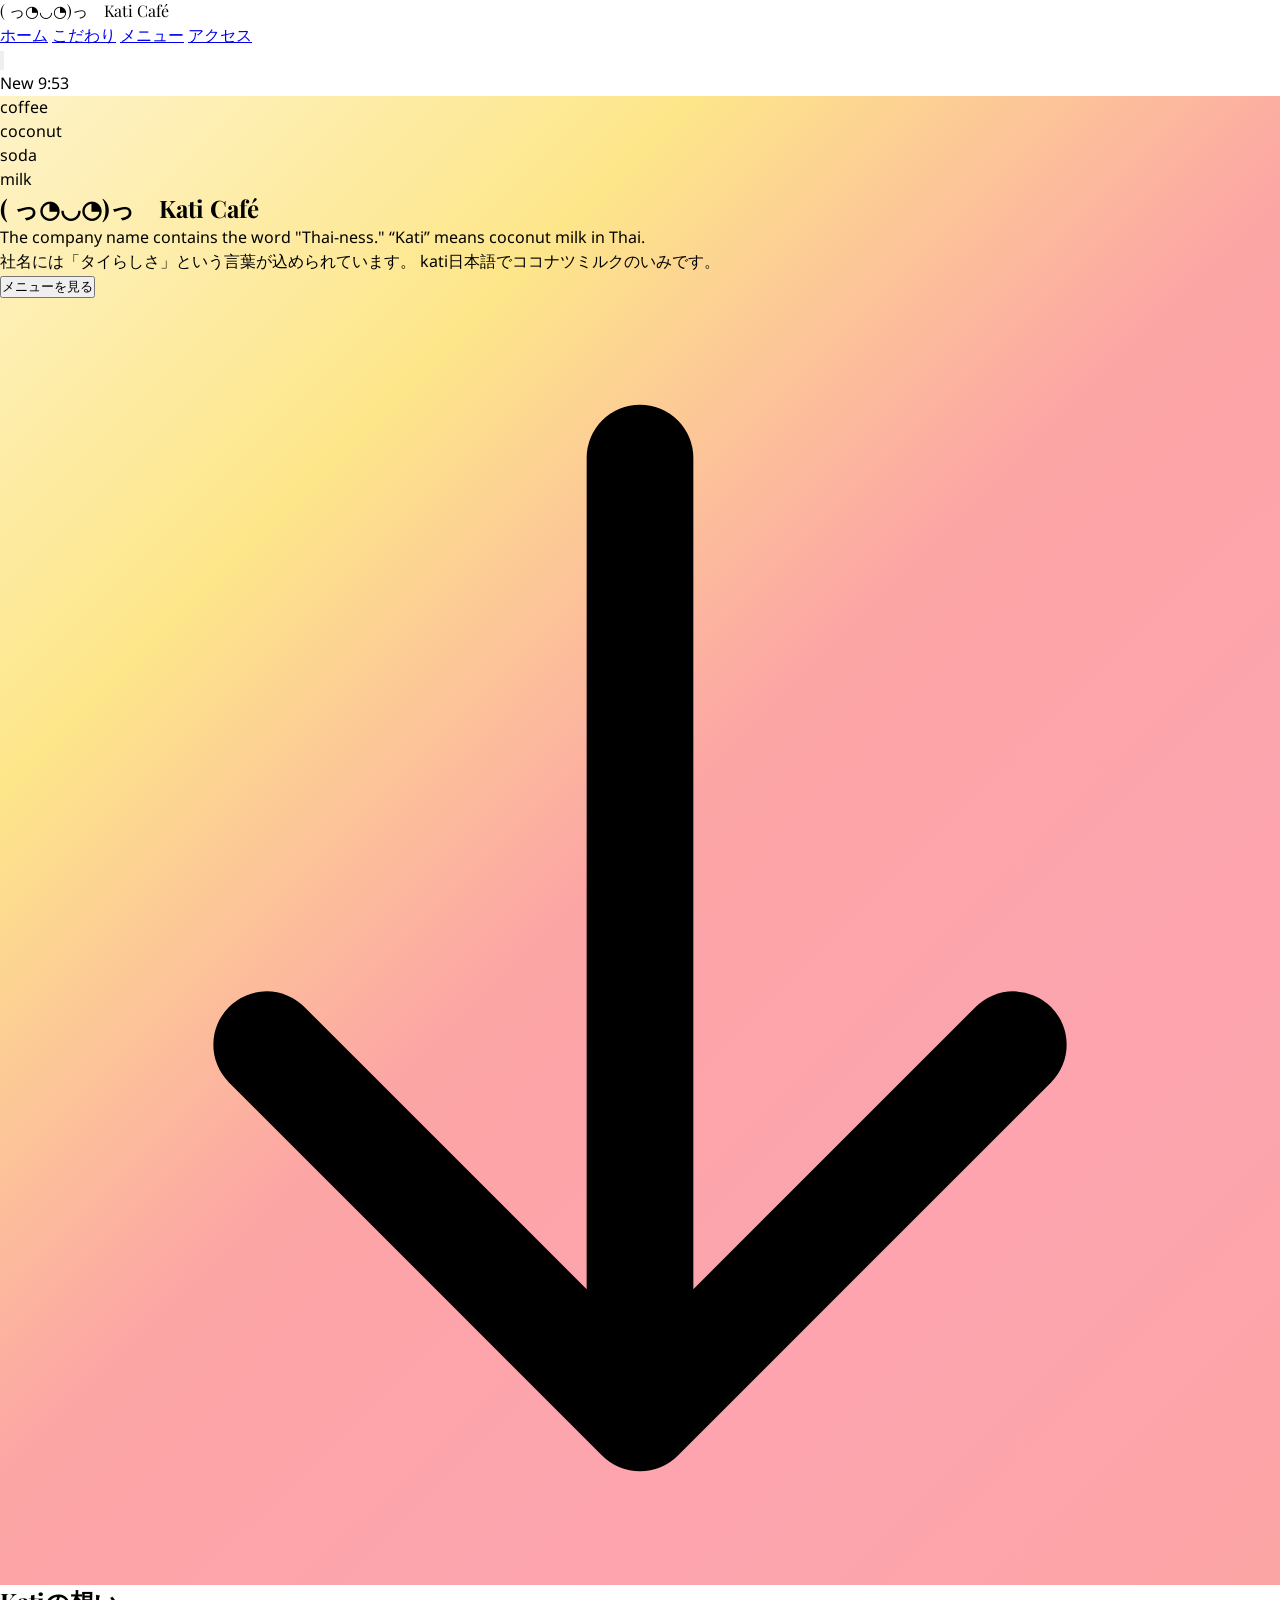
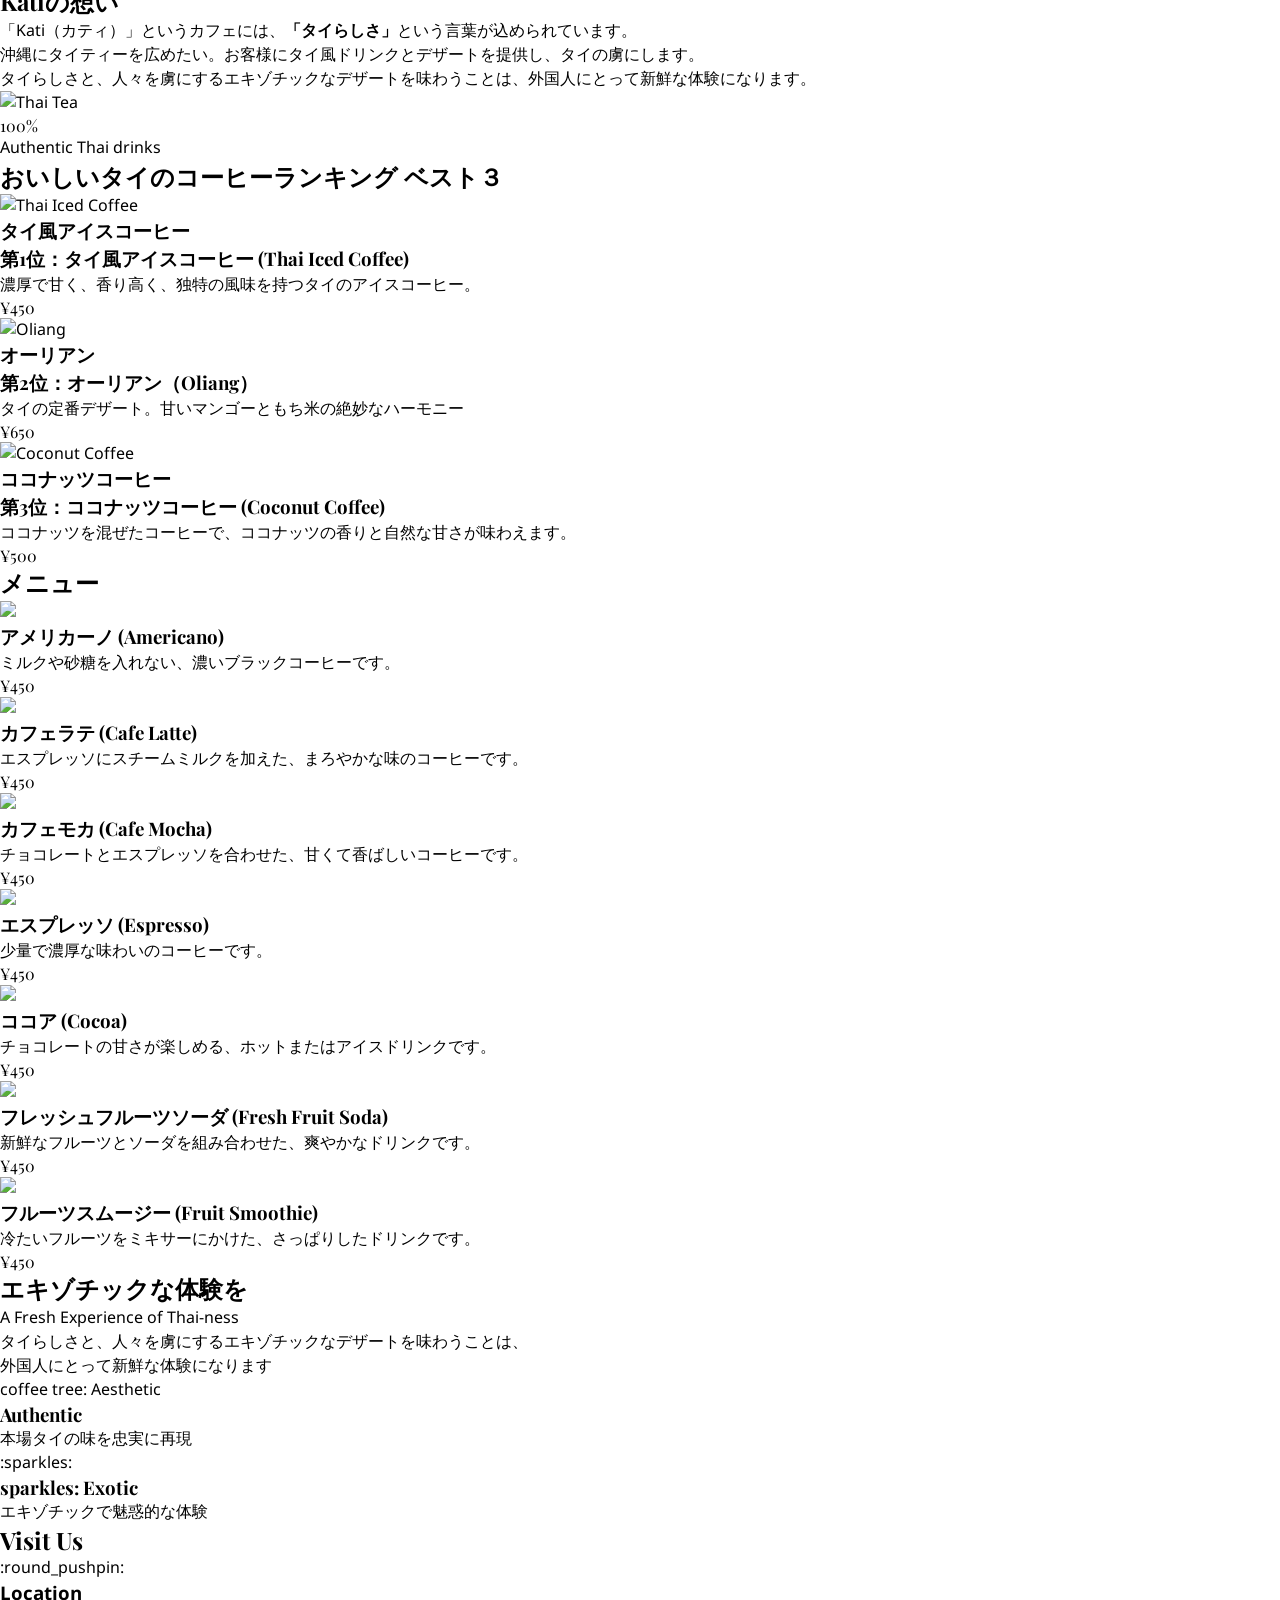
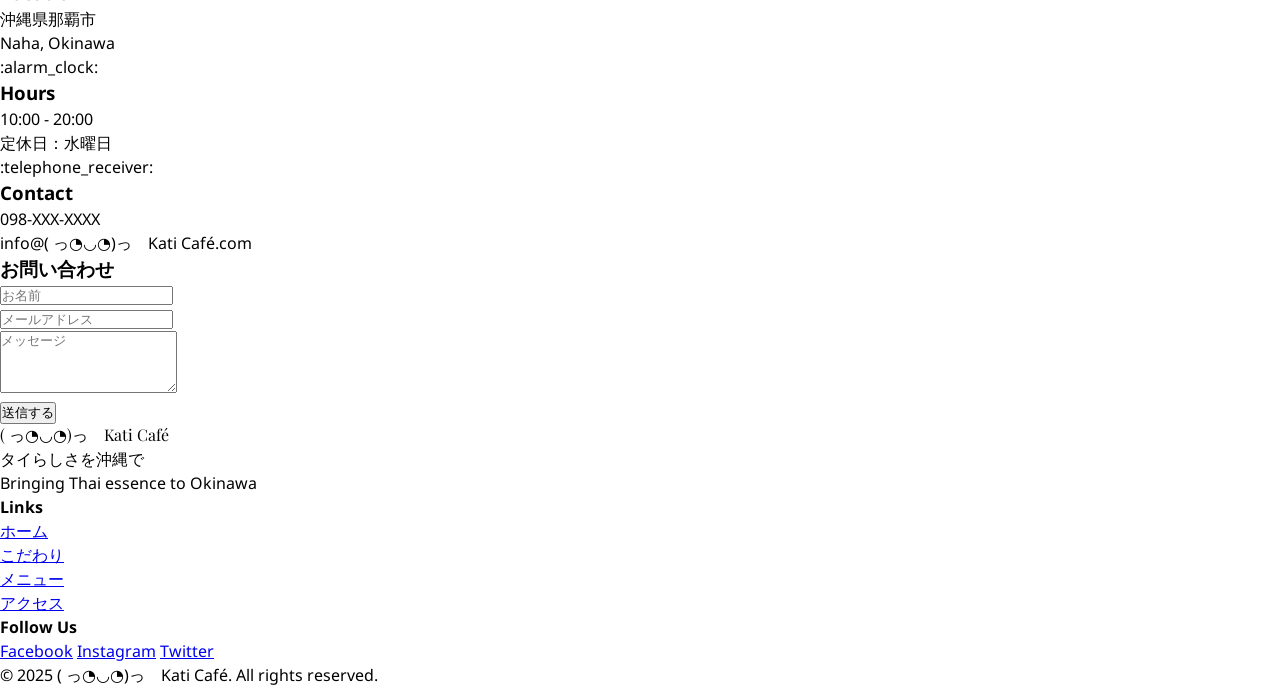
==== commit 2b47a2d0: "2025/12/15" ====
--- a/index.html
+++ b/index.html
@@ -265,7 +265,7 @@
 <!-- Thai Iced Coffee -->
         <div class="bg-stone-50 rounded-2xl overflow-hidden shadow-lg reveal menu-item">
           <div class="menu-item">
-  <img src="https://cdn.pixabay.com/photo/2022/05/02/06/06/thai-coffee-7167175_1280.jpg"  alt="Thai Iced Coffee">
+  <img src="https://hot-thai-kitchen.com/thai-iced-coffee/"  alt="Thai Iced Coffee">
   <h3>タイ風アイスコーヒー</h3>
           </div>
           <div class="p-6">
@@ -278,10 +278,10 @@
         <div class="bg-stone-50 rounded-2xl overflow-hidden shadow-lg reveal menu-item" style="transition-delay: 0.1s;">
           <div class="menu-item">
   <img src="https://cdn.pixabay.com/photo/2022/06/19/09/36/coffee-7271979_1280.jpg" alt="Oliang">
-  <h3>オーリアン（Oliang）</h3>
+  <h3>オーリアン</h3>
           </div>
           <div class="p-6">
-            <h3 class="font-display text-2xl font-bold text-stone-800 mb-2">第2位：オーリアン (Oliang)</h3>
+            <h3 class="font-display text-2xl font-bold text-stone-800 mb-2">第2位：オーリアン（Oliang） </h3>
             <p class="text-stone-600 mb-4">タイの定番デザート。甘いマンゴーともち米の絶妙なハーモニー</p>
             <p class="font-display text-3xl font-bold text-amber-700">¥650</p>
           </div>
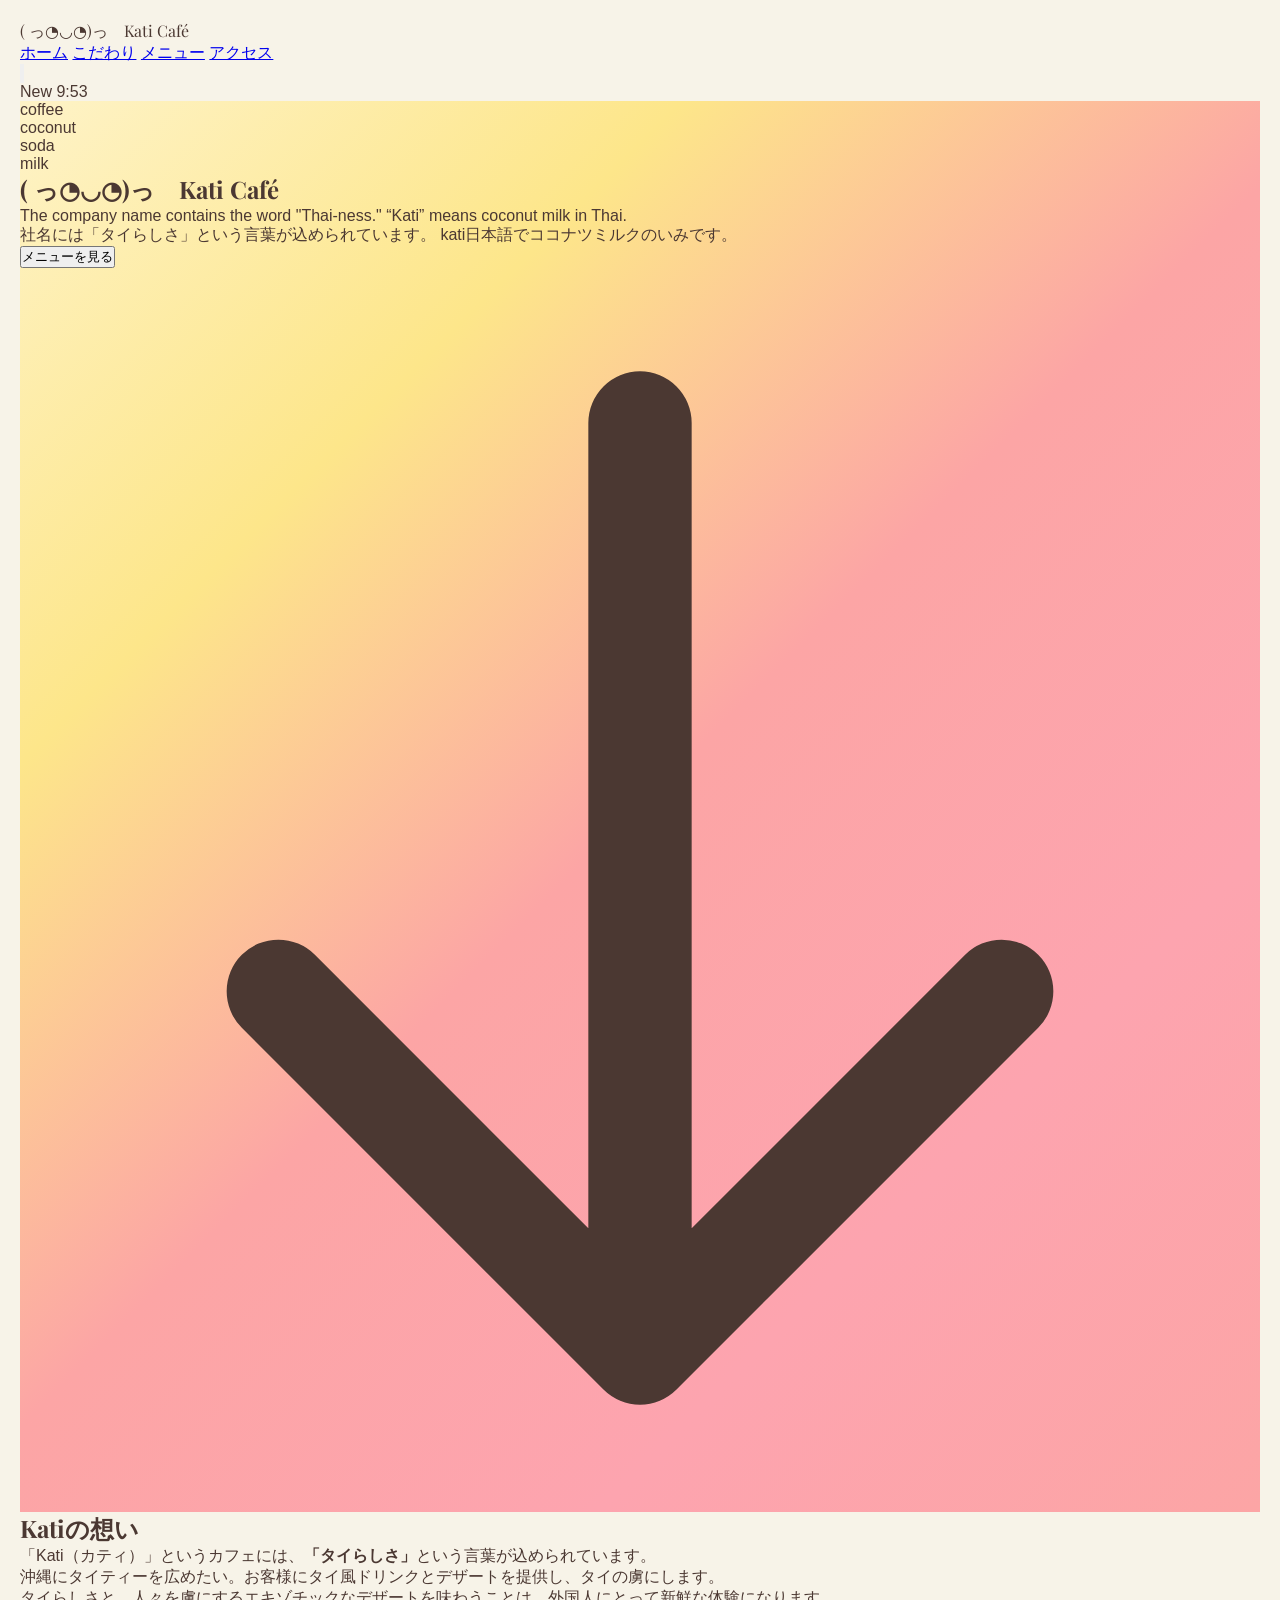
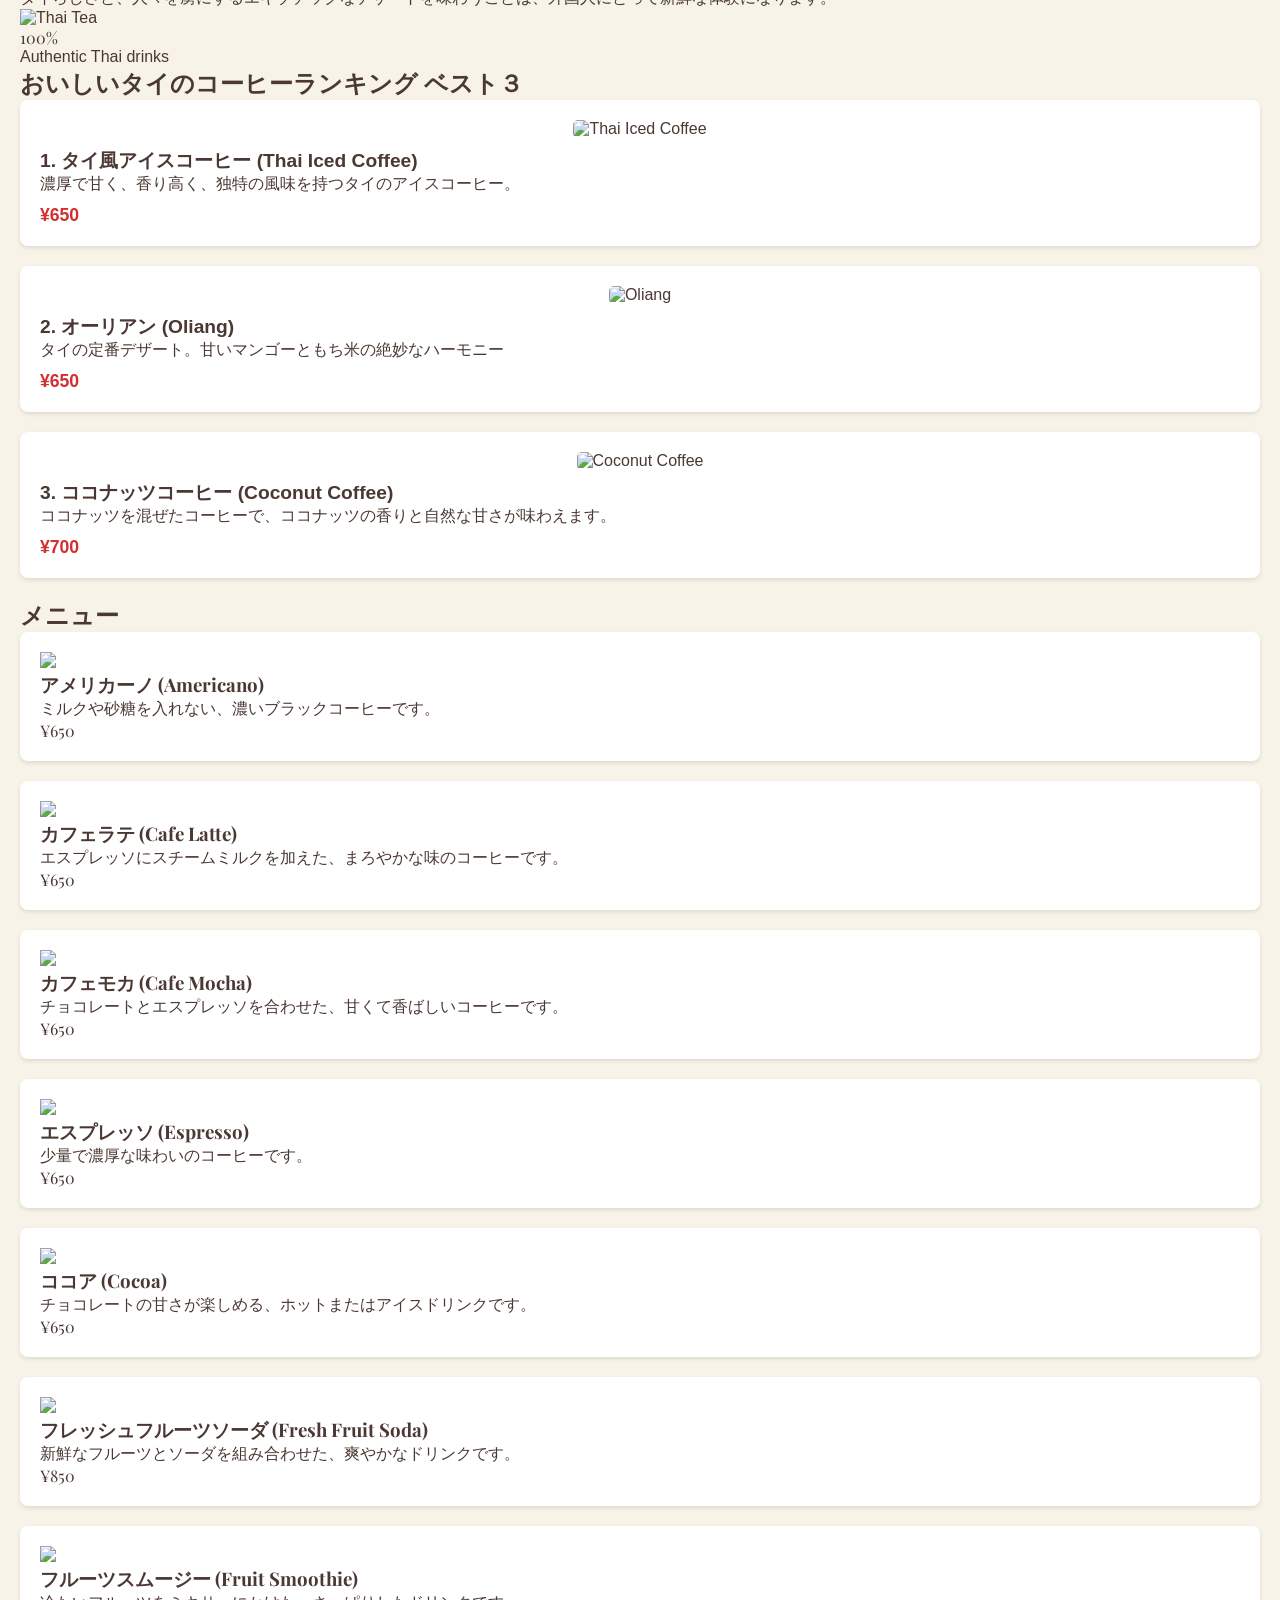
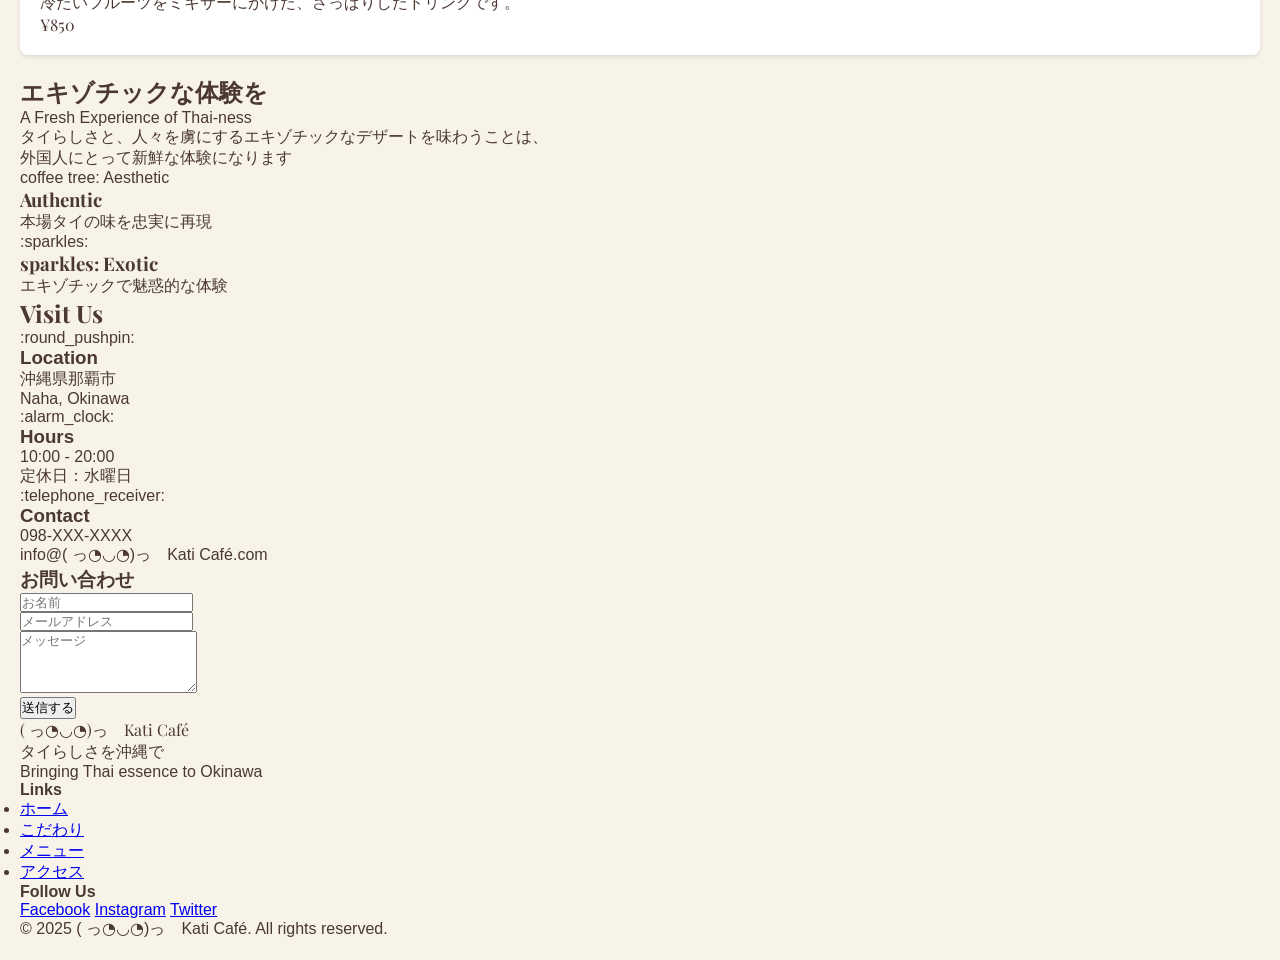
==== commit 199f07a5: "2026/02/04" ====
--- a/index.html
+++ b/index.html
@@ -260,46 +260,94 @@
           おいしいタイのコーヒーランキング ベスト３
         </h2>
 
-      </div>
-      <div class="grid md:grid-cols-4 gap-8">
-<!-- Thai Iced Coffee -->
-        <div class="bg-stone-50 rounded-2xl overflow-hidden shadow-lg reveal menu-item">
-          <div class="menu-item">
-  <img src="https://hot-thai-kitchen.com/thai-iced-coffee/"  alt="Thai Iced Coffee">
-  <h3>タイ風アイスコーヒー</h3>
-          </div>
-          <div class="p-6">
-            <h3 class="font-display text-2xl font-bold text-stone-800 mb-2">第1位：タイ風アイスコーヒー (Thai Iced Coffee)</h3>
-            <p class="text-stone-600 mb-4">濃厚で甘く、香り高く、独特の風味を持つタイのアイスコーヒー。</p>
-            <p class="font-display text-3xl font-bold text-amber-700">¥450</p>
-          </div>
-        </div>
-        <!-- Oliang -->
-        <div class="bg-stone-50 rounded-2xl overflow-hidden shadow-lg reveal menu-item" style="transition-delay: 0.1s;">
-          <div class="menu-item">
-  <img src="https://cdn.pixabay.com/photo/2022/06/19/09/36/coffee-7271979_1280.jpg" alt="Oliang">
-  <h3>オーリアン</h3>
-          </div>
-          <div class="p-6">
-            <h3 class="font-display text-2xl font-bold text-stone-800 mb-2">第2位：オーリアン（Oliang） </h3>
-            <p class="text-stone-600 mb-4">タイの定番デザート。甘いマンゴーともち米の絶妙なハーモニー</p>
-            <p class="font-display text-3xl font-bold text-amber-700">¥650</p>
-          </div>
-        </div>
-        <!-- Coconut Coffee -->
-        <div class="bg-stone-50 rounded-2xl overflow-hidden shadow-lg reveal menu-item" style="transition-delay: 0.2s;">
-          <div class="menu-item">
-  <img src="https://cdn.pixabay.com/photo/2023/02/04/12/57/coconut-coffee-7767780_1280.jpg"  alt="Coconut Coffee">
-  <h3>ココナッツコーヒー</h3>
-          </div>
-          <div class="p-6">
-            <h3 class="font-display text-2xl font-bold text-stone-800 mb-2">第3位：ココナッツコーヒー (Coconut Coffee)</h3>
-            <p class="text-stone-600 mb-4">ココナッツを混ぜたコーヒーで、ココナッツの香りと自然な甘さが味わえます。</p>
-            <p class="font-display text-3xl font-bold text-amber-700">¥500</p>
-          </div>
-        </div>
-      </div>
-    </div>
+     <!DOCTYPE html>
+<html lang="th">
+<head>
+    <meta charset="UTF-8">
+    <meta name="viewport" content="width=device-width, initial-scale=1.0">
+    <title>เมนูเครื่องดื่มไทย</title>
+    <style>
+        body {
+            font-family: sans-serif;
+            background-color: #f7f3e8;
+            color: #4b3832;
+            margin: 20px;
+        }
+        .menu-item {
+            background-color: #ffffff;
+            padding: 20px;
+            margin-bottom: 20px;
+            border-radius: 8px;
+            box-shadow: 0 2px 4px rgba(0,0,0,0.1);
+        }
+        .item-title {
+            font-size: 1.2em;
+            font-weight: bold;
+            margin-top: 0;
+        }
+        .item-description {
+            margin-bottom: 10px;
+        }
+        .item-price {
+            font-size: 1.1em;
+            color: #d32f2f;
+            font-weight: bold;
+        }
+        /* CSS สำหรับจัดรูปภาพกึ่งกลาง */
+        .center-container {
+            text-align: center;
+            margin-bottom: 10px;
+        }
+        .menu-image {
+            max-width: 100%;
+            height: auto;
+            border-radius: 5px;
+        }
+    </style>
+</head>
+<body>
+<!-- รายการที่ 1: Thai Iced Coffee -->
+    <div class="menu-item">
+        <div class="center-container">
+            <!-- URL จาก https://hot-thai-kitchen.com [1.4] -->
+            <img src="https://hot-thai-kitchen.com" alt="Thai Iced Coffee" class="menu-image">
+        </div>
+        <h2 class="item-title">1. タイ風アイスコーヒー (Thai Iced Coffee)</h2>
+        <p class="item-description">
+            濃厚で甘く、香り高く、独特の風味を持つタイのアイスコーヒー。
+        </p>
+        <p class="item-price">¥650</p>
+    </div>
+
+    <!-- รายการที่ 2: Oliang -->
+    <div class="menu-item">
+        <div class="center-container">
+            <!-- URL จาก https://www.simplysuwanee.com [1.11] -->
+            <img src="https://www.simplysuwanee.com" alt="Oliang" class="menu-image">
+        </div>
+        <h2 class="item-title">2. オーリアン (Oliang)</h2>
+        <p class="item-description">
+            タイの定番デザート。甘いマンゴーともち米の絶妙なハーモニー
+        </p>
+        <p class="item-price">¥650</p>
+    </div>
+
+    <!-- รายการที่ 3: Coconut Coffee -->
+    <div class="menu-item">
+        <div class="center-container">
+            <!-- URL จาก https://daraeats.com [1.6] -->
+            <img src="https://daraeats.com" alt="Coconut Coffee" class="menu-image">
+        </div>
+        <h2 class="item-title">3. ココナッツコーヒー (Coconut Coffee)</h2>
+        <p class="item-description">
+            ココナッツを混ぜたコーヒーで、ココナッツの香りと自然な甘さが味わえます。
+        </p>
+        <p class="item-price">¥700</p>
+    </div>
+
+</body>
+</html>
+
   </section>
   <!-- Menu Highlights Section -->
 <section id="menu" class="py-20 bg-white">
@@ -317,7 +365,7 @@
         <div class="p-6">
           <h3 class="font-display text-2xl font-bold text-stone-800 mb-2">アメリカーノ (Americano)</h3>
           <p class="text-stone-600 mb-4">ミルクや砂糖を入れない、濃いブラックコーヒーです。</p>
-          <p class="font-display text-3xl font-bold text-amber-700">¥450</p>
+          <p class="font-display text-3xl font-bold text-amber-700">¥650</p>
         </div>
       </div>
       <!-- Cafe Latte -->
@@ -326,7 +374,7 @@
         <div class="p-6">
           <h3 class="font-display text-2xl font-bold text-stone-800 mb-2">カフェラテ (Cafe Latte)</h3>
           <p class="text-stone-600 mb-4">エスプレッソにスチームミルクを加えた、まろやかな味のコーヒーです。</p>
-          <p class="font-display text-3xl font-bold text-amber-700">¥450</p>
+          <p class="font-display text-3xl font-bold text-amber-700">¥650</p>
         </div>
       </div>
       <!-- Cafe Mocha -->
@@ -335,7 +383,7 @@
         <div class="p-6">
           <h3 class="font-display text-2xl font-bold text-stone-800 mb-2">カフェモカ (Cafe Mocha)</h3>
           <p class="text-stone-600 mb-4">チョコレートとエスプレッソを合わせた、甘くて香ばしいコーヒーです。</p>
-          <p class="font-display text-3xl font-bold text-amber-700">¥450</p>
+          <p class="font-display text-3xl font-bold text-amber-700">¥650</p>
         </div>
       </div>
     </div>
@@ -350,7 +398,7 @@
         <div class="p-6">
           <h3 class="font-display text-2xl font-bold text-stone-800 mb-2">エスプレッソ (Espresso)</h3>
           <p class="text-stone-600 mb-4">少量で濃厚な味わいのコーヒーです。</p>
-          <p class="font-display text-3xl font-bold text-amber-700">¥450</p>
+          <p class="font-display text-3xl font-bold text-amber-700">¥650</p>
         </div>
       </div>
       <!-- Cocoa -->
@@ -359,7 +407,7 @@
         <div class="p-6">
           <h3 class="font-display text-2xl font-bold text-stone-800 mb-2">ココア (Cocoa)</h3>
           <p class="text-stone-600 mb-4">チョコレートの甘さが楽しめる、ホットまたはアイスドリンクです。</p>
-          <p class="font-display text-3xl font-bold text-amber-700">¥450</p>
+          <p class="font-display text-3xl font-bold text-amber-700">¥650</p>
         </div>
       </div>
       <!-- Fresh Fruit Soda -->
@@ -368,7 +416,7 @@
         <div class="p-6">
           <h3 class="font-display text-2xl font-bold text-stone-800 mb-2">フレッシュフルーツソーダ (Fresh Fruit Soda)</h3>
           <p class="text-stone-600 mb-4">新鮮なフルーツとソーダを組み合わせた、爽やかなドリンクです。</p>
-          <p class="font-display text-3xl font-bold text-amber-700">¥450</p>
+          <p class="font-display text-3xl font-bold text-amber-700">¥850</p>
         </div>
       </div>
 <!-- Fruit Smoothie -->
@@ -377,7 +425,7 @@
         <div class="p-6">
           <h3 class="font-display text-2xl font-bold text-stone-800 mb-2">フルーツスムージー (Fruit Smoothie)</h3>
           <p class="text-stone-600 mb-4">冷たいフルーツをミキサーにかけた、さっぱりしたドリンクです。</p>
-          <p class="font-display text-3xl font-bold text-amber-700">¥450</p>
+          <p class="font-display text-3xl font-bold text-amber-700">¥850</p>
         </div>
       </div>
     </div>
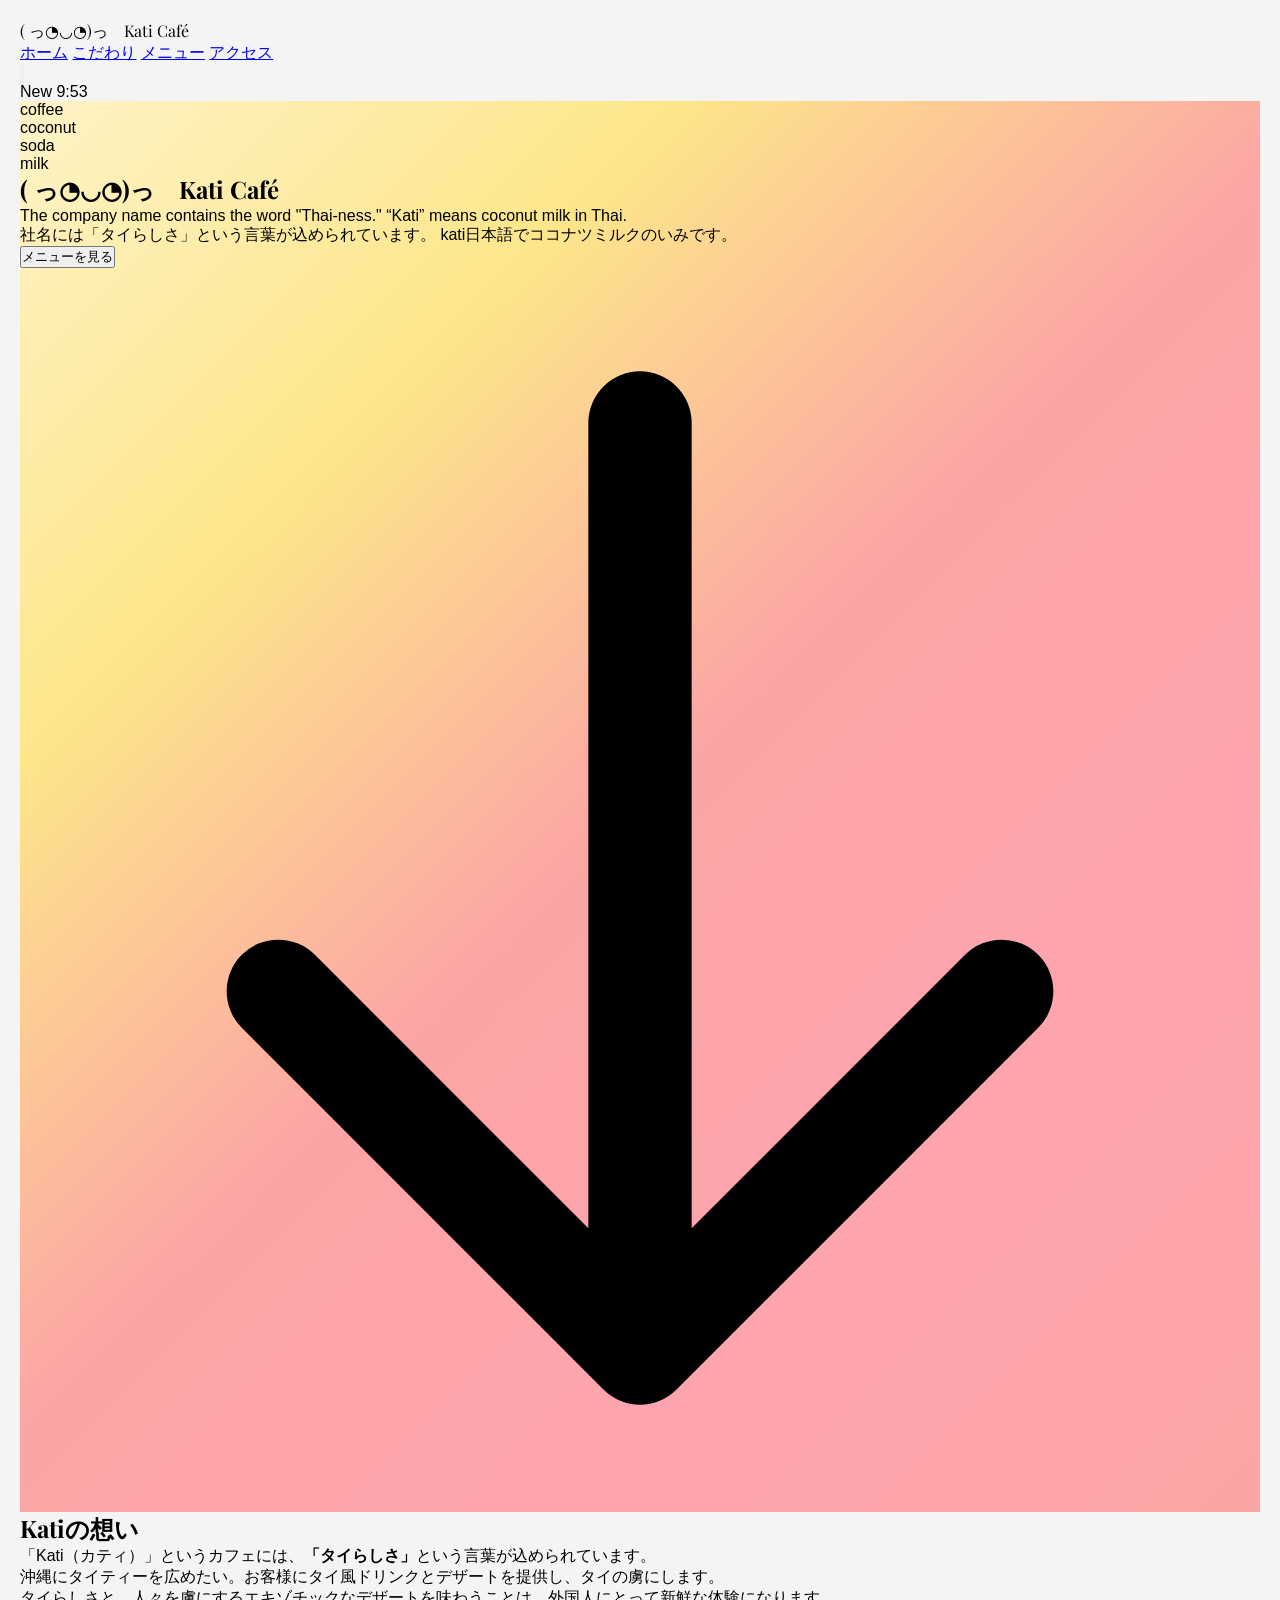
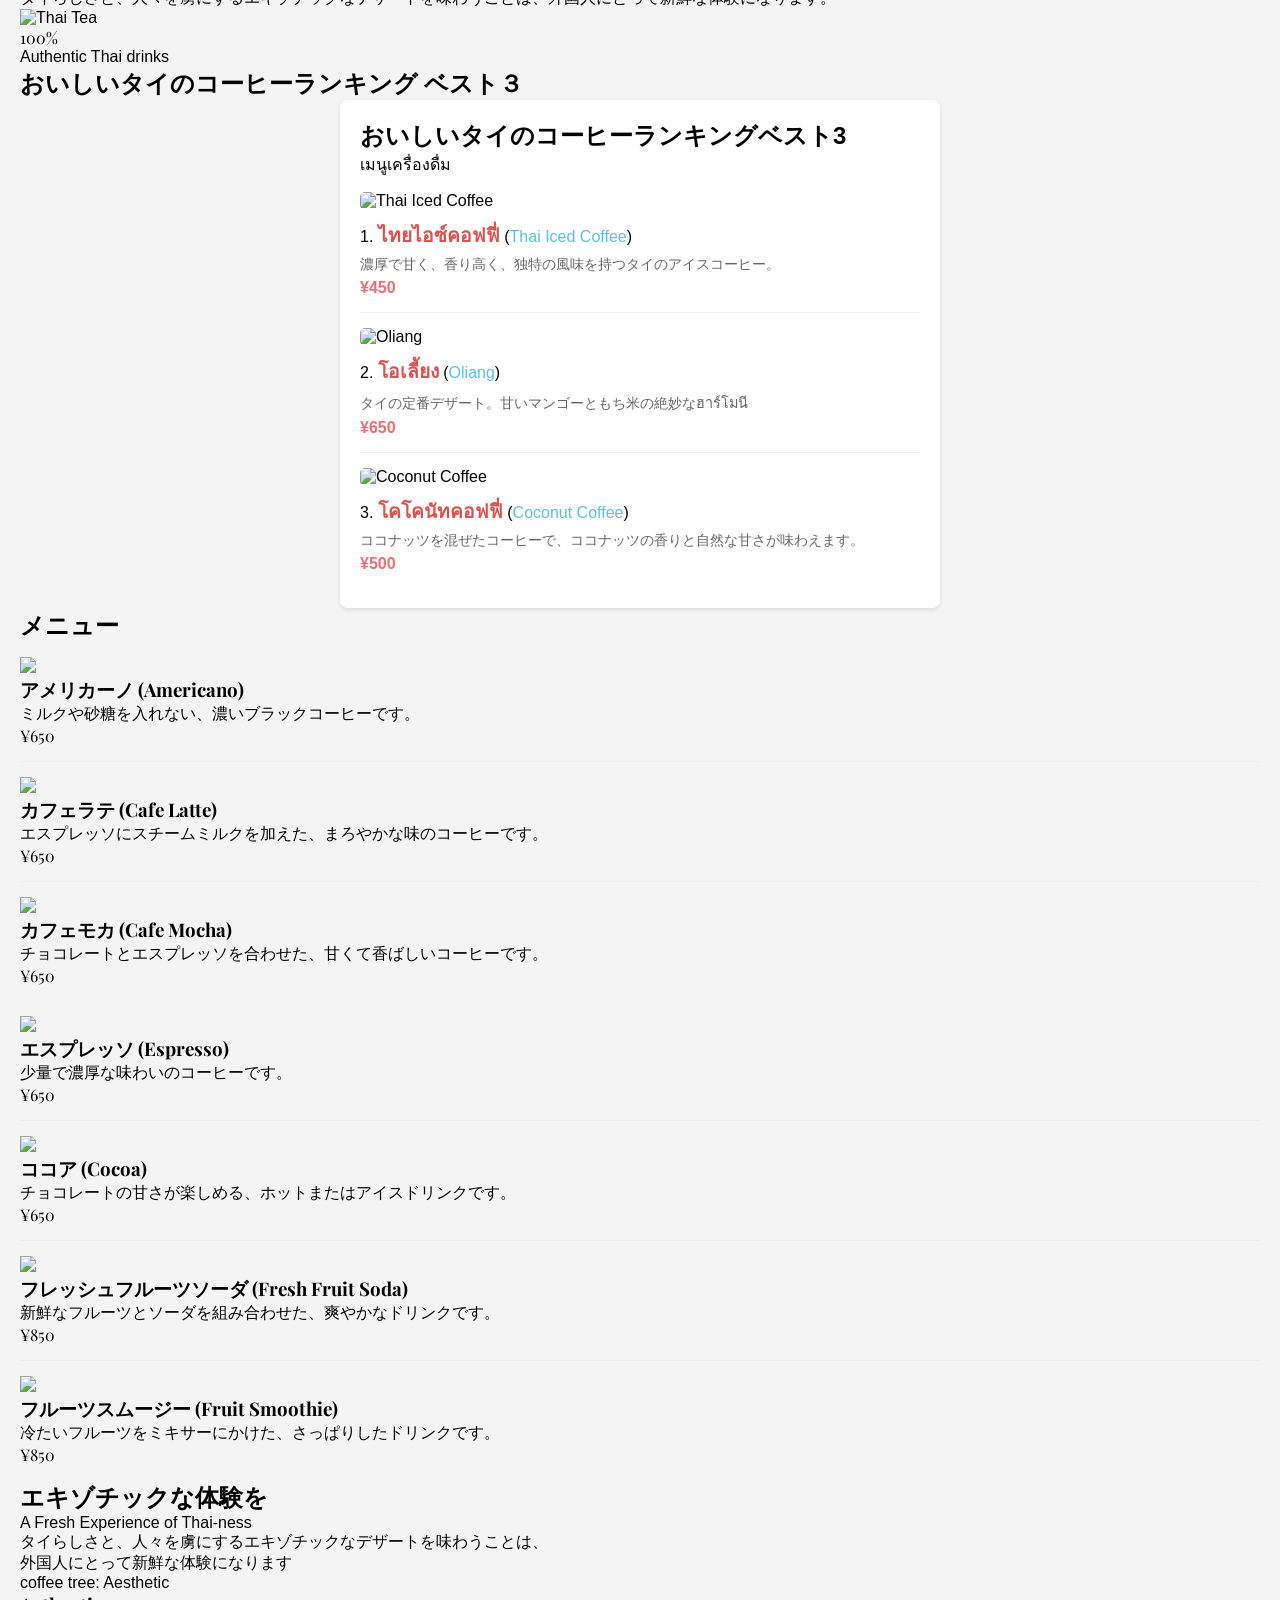
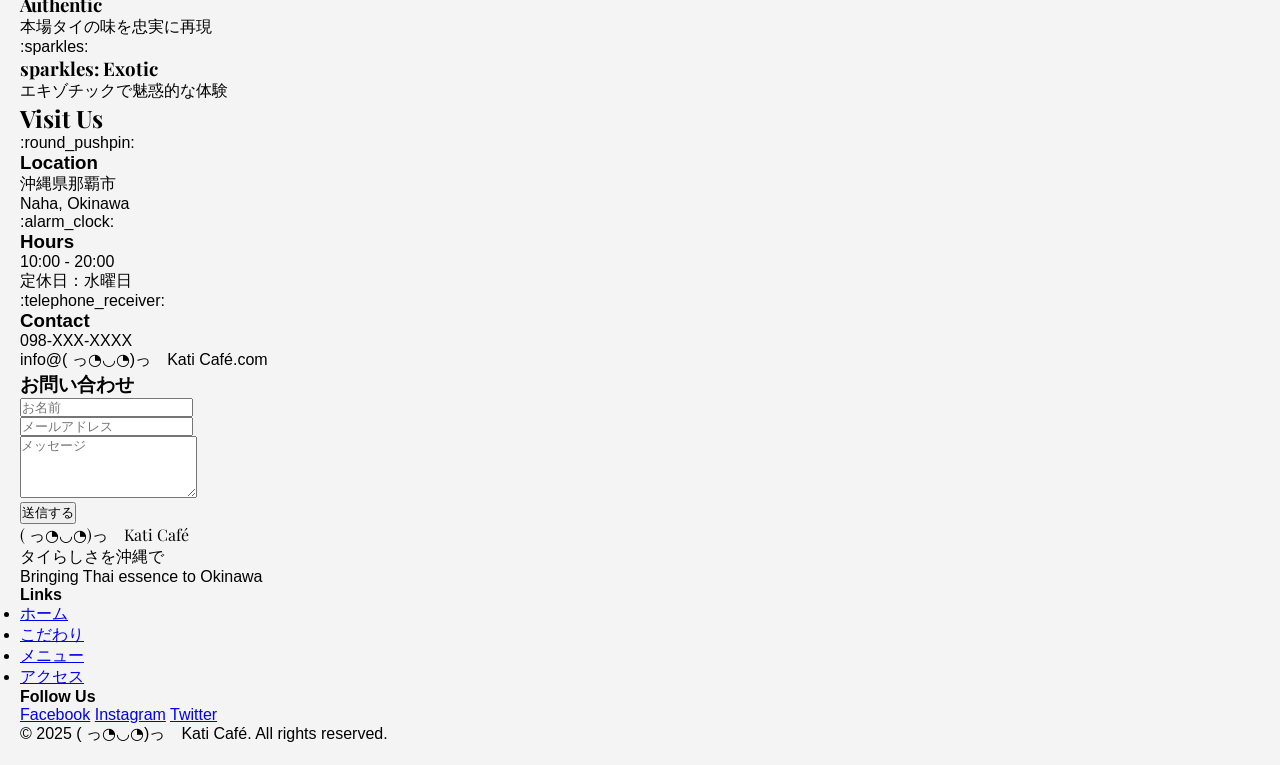
==== commit 4ffea688: "2026/02/09" ====
--- a/index.html
+++ b/index.html
@@ -265,88 +265,86 @@
 <head>
     <meta charset="UTF-8">
     <meta name="viewport" content="width=device-width, initial-scale=1.0">
-    <title>เมนูเครื่องดื่มไทย</title>
+    <title>Thai Coffee Ranking Menu with Images</title>
     <style>
         body {
             font-family: sans-serif;
-            background-color: #f7f3e8;
-            color: #4b3832;
+            background-color: #f4f4f4;
             margin: 20px;
         }
-        .menu-item {
-            background-color: #ffffff;
+        .container {
+            max-width: 600px;
+            margin: auto;
+            background-color: #fff;
             padding: 20px;
-            margin-bottom: 20px;
             border-radius: 8px;
             box-shadow: 0 2px 4px rgba(0,0,0,0.1);
         }
-        .item-title {
+        .menu-item {
+            border-bottom: 1px solid #eee;
+            padding: 15px 0;
+        }
+        .menu-item:last-child {
+            border-bottom: none;
+        }
+        .menu-image {
+            max-width: 100%; /* Ensures image fits within its container */
+            height: auto; /* Maintains aspect ratio */
+            border-radius: 5px;
+            margin-bottom: 10px; /* Spacing below the image */
+        }
+        .item-title-thai {
             font-size: 1.2em;
             font-weight: bold;
-            margin-top: 0;
+            color: #d9534f;
+        }
+        .item-title-eng {
+            color: #5bc0de;
         }
         .item-description {
-            margin-bottom: 10px;
+            font-size: 0.9em;
+            color: #666;
+            margin-top: 5px;
         }
         .item-price {
-            font-size: 1.1em;
-            color: #d32f2f;
             font-weight: bold;
-        }
-        /* CSS สำหรับจัดรูปภาพกึ่งกลาง */
-        .center-container {
-            text-align: center;
-            margin-bottom: 10px;
-        }
-        .menu-image {
-            max-width: 100%;
-            height: auto;
-            border-radius: 5px;
+            color: #ee6e73;
+            margin-top: 5px;
         }
     </style>
 </head>
 <body>
-<!-- รายการที่ 1: Thai Iced Coffee -->
-    <div class="menu-item">
-        <div class="center-container">
-            <!-- URL จาก https://hot-thai-kitchen.com [1.4] -->
+    <div class="container">
+        <h1>おいしいタイのコーヒーランキングベスト3</h1>
+        <p>เมนูเครื่องดื่ม</p>
+
+        <!-- รายการที่ 1: Thai Iced Coffee -->
+        <div class="menu-item">
             <img src="https://hot-thai-kitchen.com" alt="Thai Iced Coffee" class="menu-image">
-        </div>
-        <h2 class="item-title">1. タイ風アイスコーヒー (Thai Iced Coffee)</h2>
-        <p class="item-description">
-            濃厚で甘く、香り高く、独特の風味を持つタイのアイスコーヒー。
-        </p>
-        <p class="item-price">¥650</p>
-    </div>
-
-    <!-- รายการที่ 2: Oliang -->
-    <div class="menu-item">
-        <div class="center-container">
-            <!-- URL จาก https://www.simplysuwanee.com [1.11] -->
+            <p>1. <span class="item-title-thai">ไทยไอซ์คอฟฟี่</span> (<span class="item-title-eng">Thai Iced Coffee</span>)</p>
+            <p class="item-description">濃厚で甘く、香り高く、独特の風味を持つタイのアイスコーヒー。</p>
+            <p class="item-price">¥450</p>
+        </div>
+
+        <!-- รายการที่ 2: Oliang -->
+        <div class="menu-item">
             <img src="https://www.simplysuwanee.com" alt="Oliang" class="menu-image">
-        </div>
-        <h2 class="item-title">2. オーリアン (Oliang)</h2>
-        <p class="item-description">
-            タイの定番デザート。甘いマンゴーともち米の絶妙なハーモニー
-        </p>
-        <p class="item-price">¥650</p>
-    </div>
-
-    <!-- รายการที่ 3: Coconut Coffee -->
-    <div class="menu-item">
-        <div class="center-container">
-            <!-- URL จาก https://daraeats.com [1.6] -->
+            <p>2. <span class="item-title-thai">โอเลี้ยง</span> (<span class="item-title-eng">Oliang</span>)</p>
+            <p class="item-description">タイの定番デザート。甘いマンゴーともち米の絶妙なฮาร์โมนี</p>
+            <p class="item-price">¥650</p>
+        </div>
+
+        <!-- รายการที่ 3: Coconut Coffee -->
+        <div class="menu-item">
             <img src="https://daraeats.com" alt="Coconut Coffee" class="menu-image">
-        </div>
-        <h2 class="item-title">3. ココナッツコーヒー (Coconut Coffee)</h2>
-        <p class="item-description">
-            ココナッツを混ぜたコーヒーで、ココナッツの香りと自然な甘さが味わえます。
-        </p>
-        <p class="item-price">¥700</p>
-    </div>
-
+            <p>3. <span class="item-title-thai">โคโคนัทคอฟฟี่</span> (<span class="item-title-eng">Coconut Coffee</span>)</p>
+            <p class="item-description">ココナッツを混ぜたコーヒーで、ココナッツの香りと自然な甘さが味わえます。</p>
+            <p class="item-price">¥500</p>
+        </div>
+    </div>
 </body>
 </html>
+
 
   </section>
   <!-- Menu Highlights Section -->
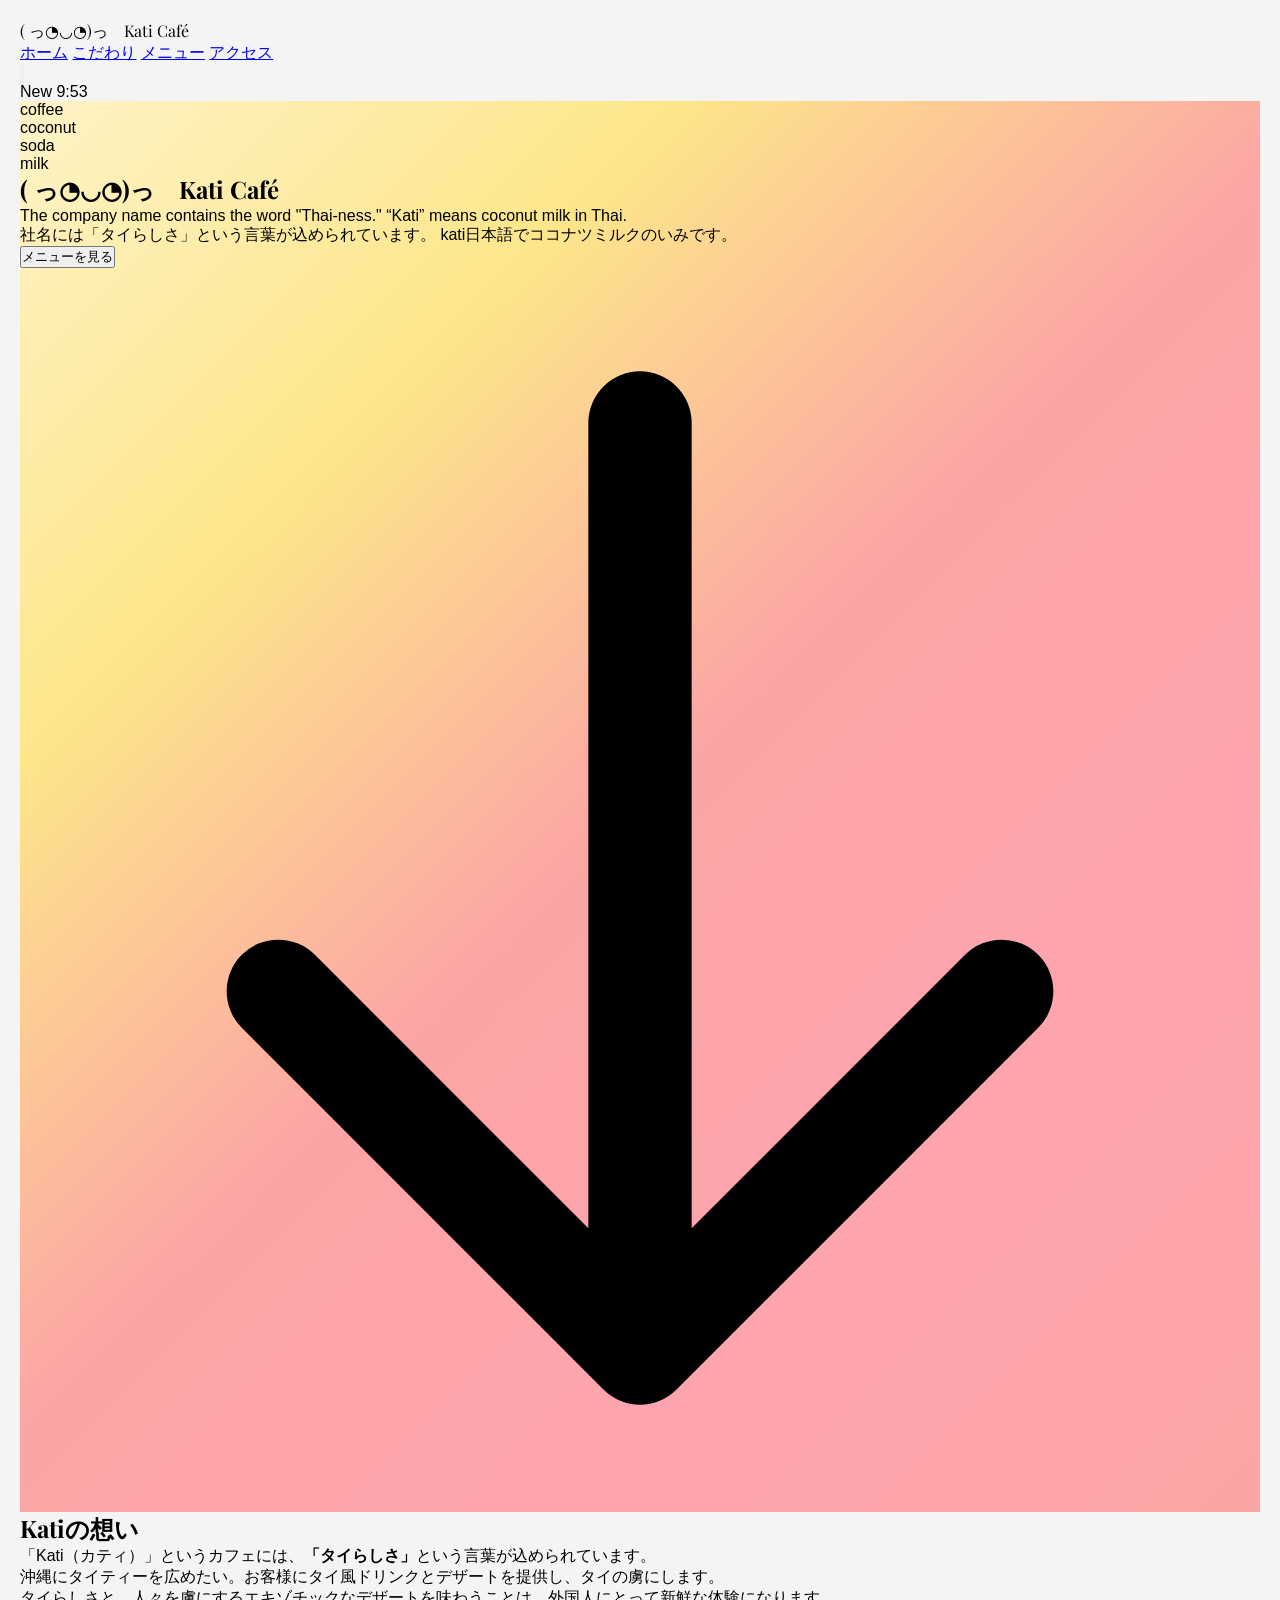
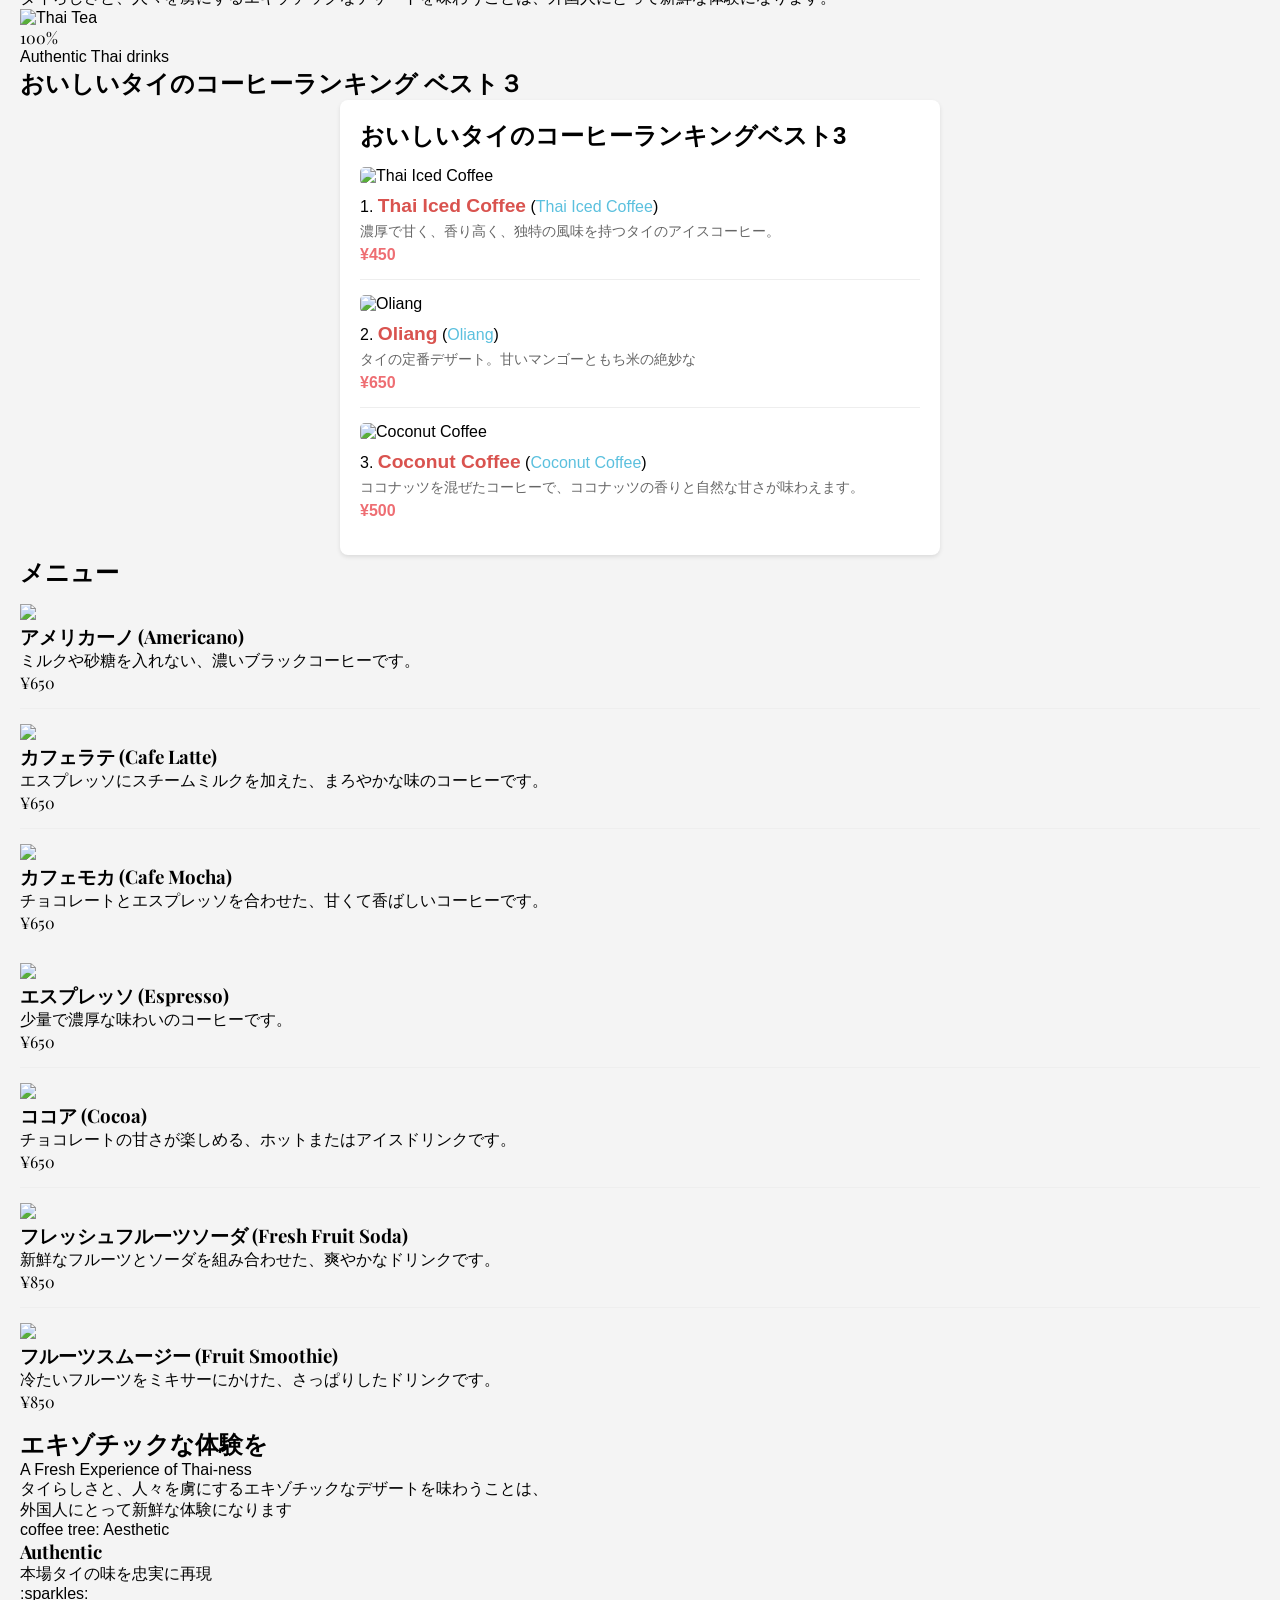
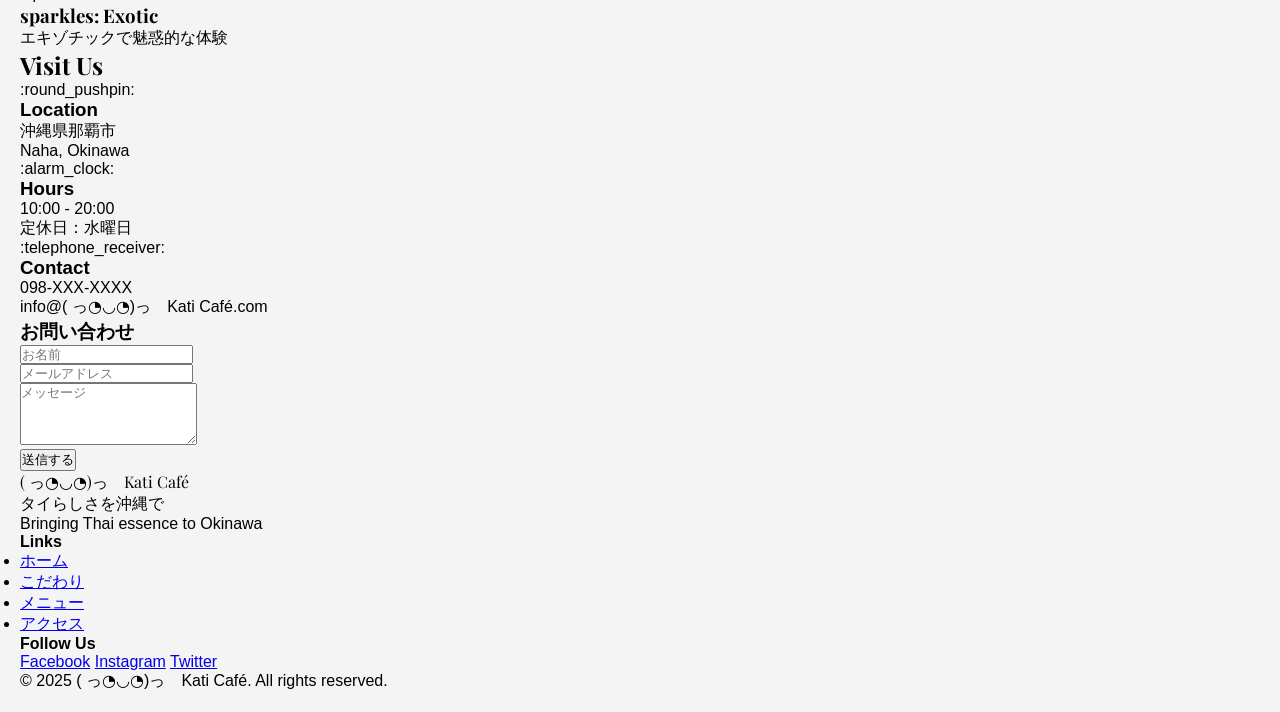
==== commit 6a2016f0: "2026/02/17" ====
--- a/index.html
+++ b/index.html
@@ -316,12 +316,12 @@
 <body>
     <div class="container">
         <h1>おいしいタイのコーヒーランキングベスト3</h1>
-        <p>เมนูเครื่องดื่ม</p>
+        
 
         <!-- รายการที่ 1: Thai Iced Coffee -->
         <div class="menu-item">
             <img src="https://hot-thai-kitchen.com" alt="Thai Iced Coffee" class="menu-image">
-            <p>1. <span class="item-title-thai">ไทยไอซ์คอฟฟี่</span> (<span class="item-title-eng">Thai Iced Coffee</span>)</p>
+            <p>1. <span class="item-title-thai">Thai Iced Coffee</span> (<span class="item-title-eng">Thai Iced Coffee</span>)</p>
             <p class="item-description">濃厚で甘く、香り高く、独特の風味を持つタイのアイスコーヒー。</p>
             <p class="item-price">¥450</p>
         </div>
@@ -329,15 +329,15 @@
         <!-- รายการที่ 2: Oliang -->
         <div class="menu-item">
             <img src="https://www.simplysuwanee.com" alt="Oliang" class="menu-image">
-            <p>2. <span class="item-title-thai">โอเลี้ยง</span> (<span class="item-title-eng">Oliang</span>)</p>
-            <p class="item-description">タイの定番デザート。甘いマンゴーともち米の絶妙なฮาร์โมนี</p>
+            <p>2. <span class="item-title-thai">Oliang</span> (<span class="item-title-eng">Oliang</span>)</p>
+            <p class="item-description">タイの定番デザート。甘いマンゴーともち米の絶妙な</p>
             <p class="item-price">¥650</p>
         </div>
 
         <!-- รายการที่ 3: Coconut Coffee -->
         <div class="menu-item">
             <img src="https://daraeats.com" alt="Coconut Coffee" class="menu-image">
-            <p>3. <span class="item-title-thai">โคโคนัทคอฟฟี่</span> (<span class="item-title-eng">Coconut Coffee</span>)</p>
+            <p>3. <span class="item-title-thai">Coconut Coffee</span> (<span class="item-title-eng">Coconut Coffee</span>)</p>
             <p class="item-description">ココナッツを混ぜたコーヒーで、ココナッツの香りと自然な甘さが味わえます。</p>
             <p class="item-price">¥500</p>
         </div>
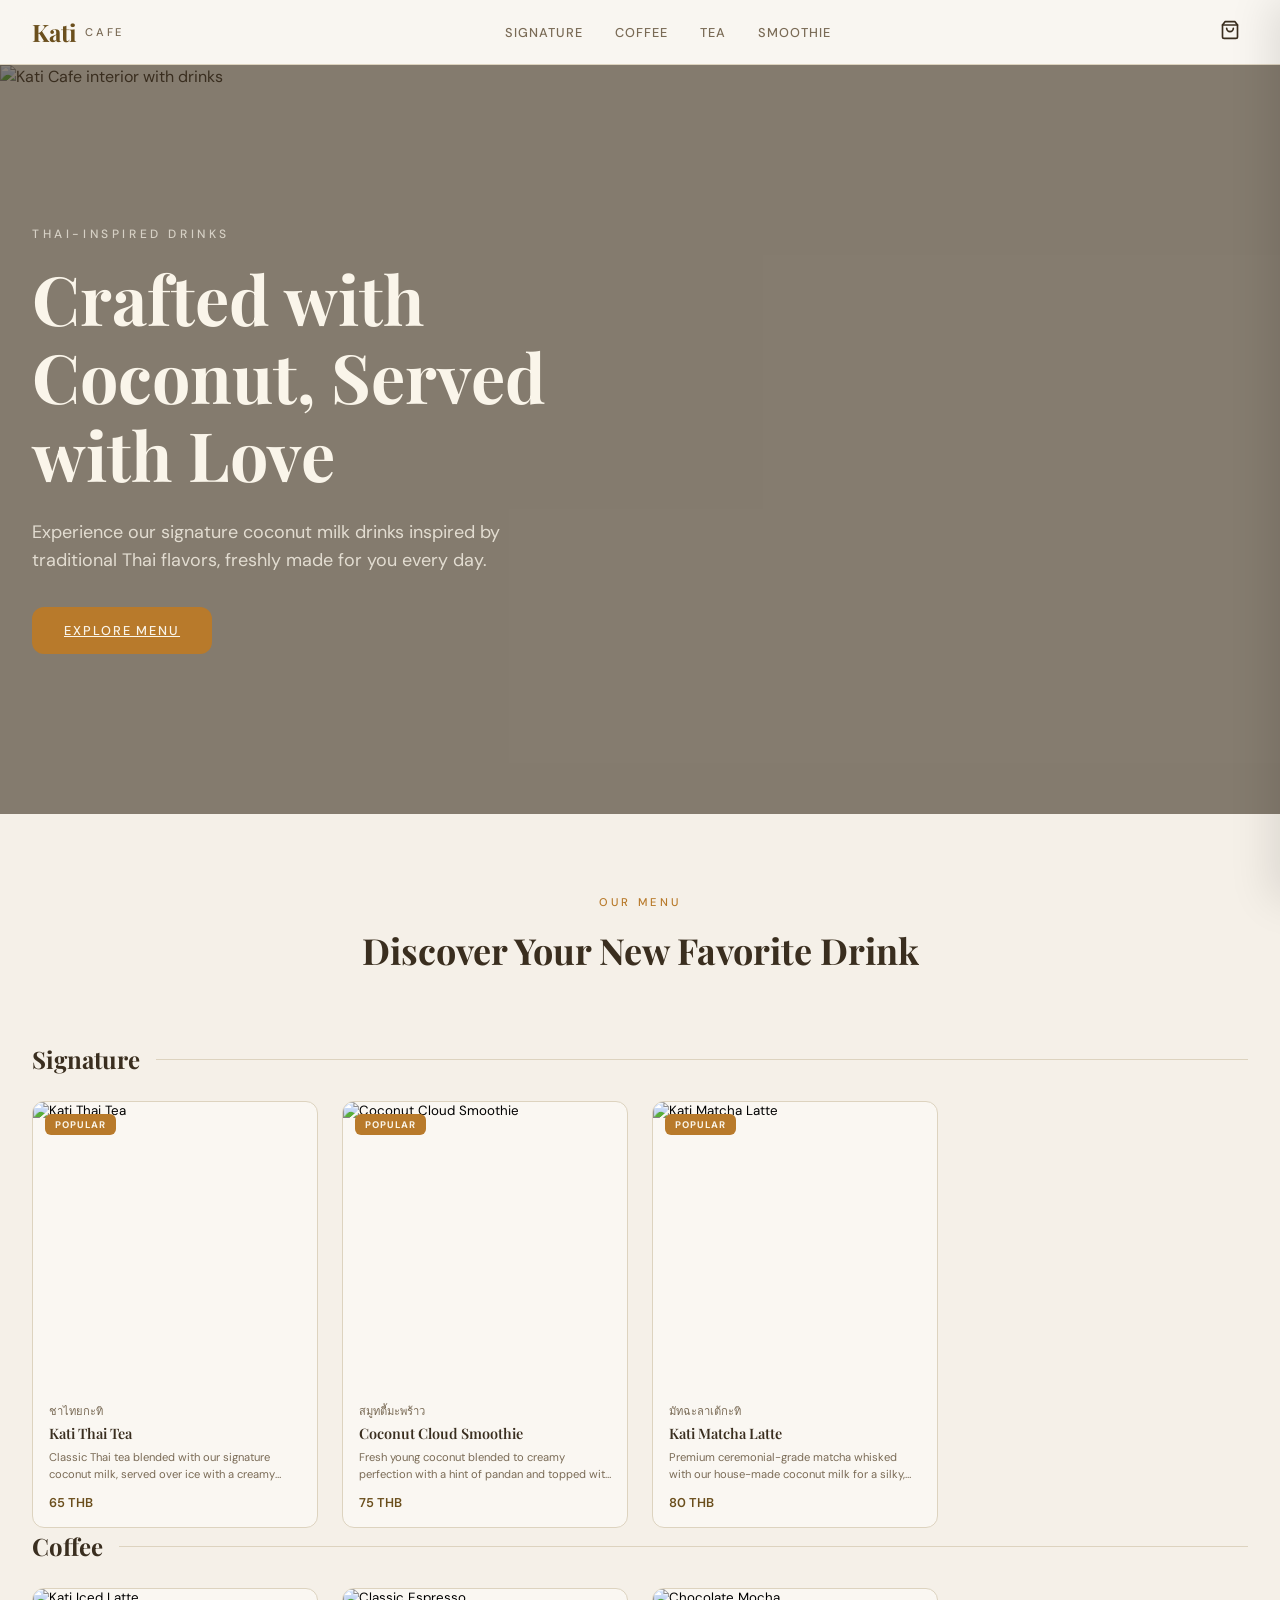
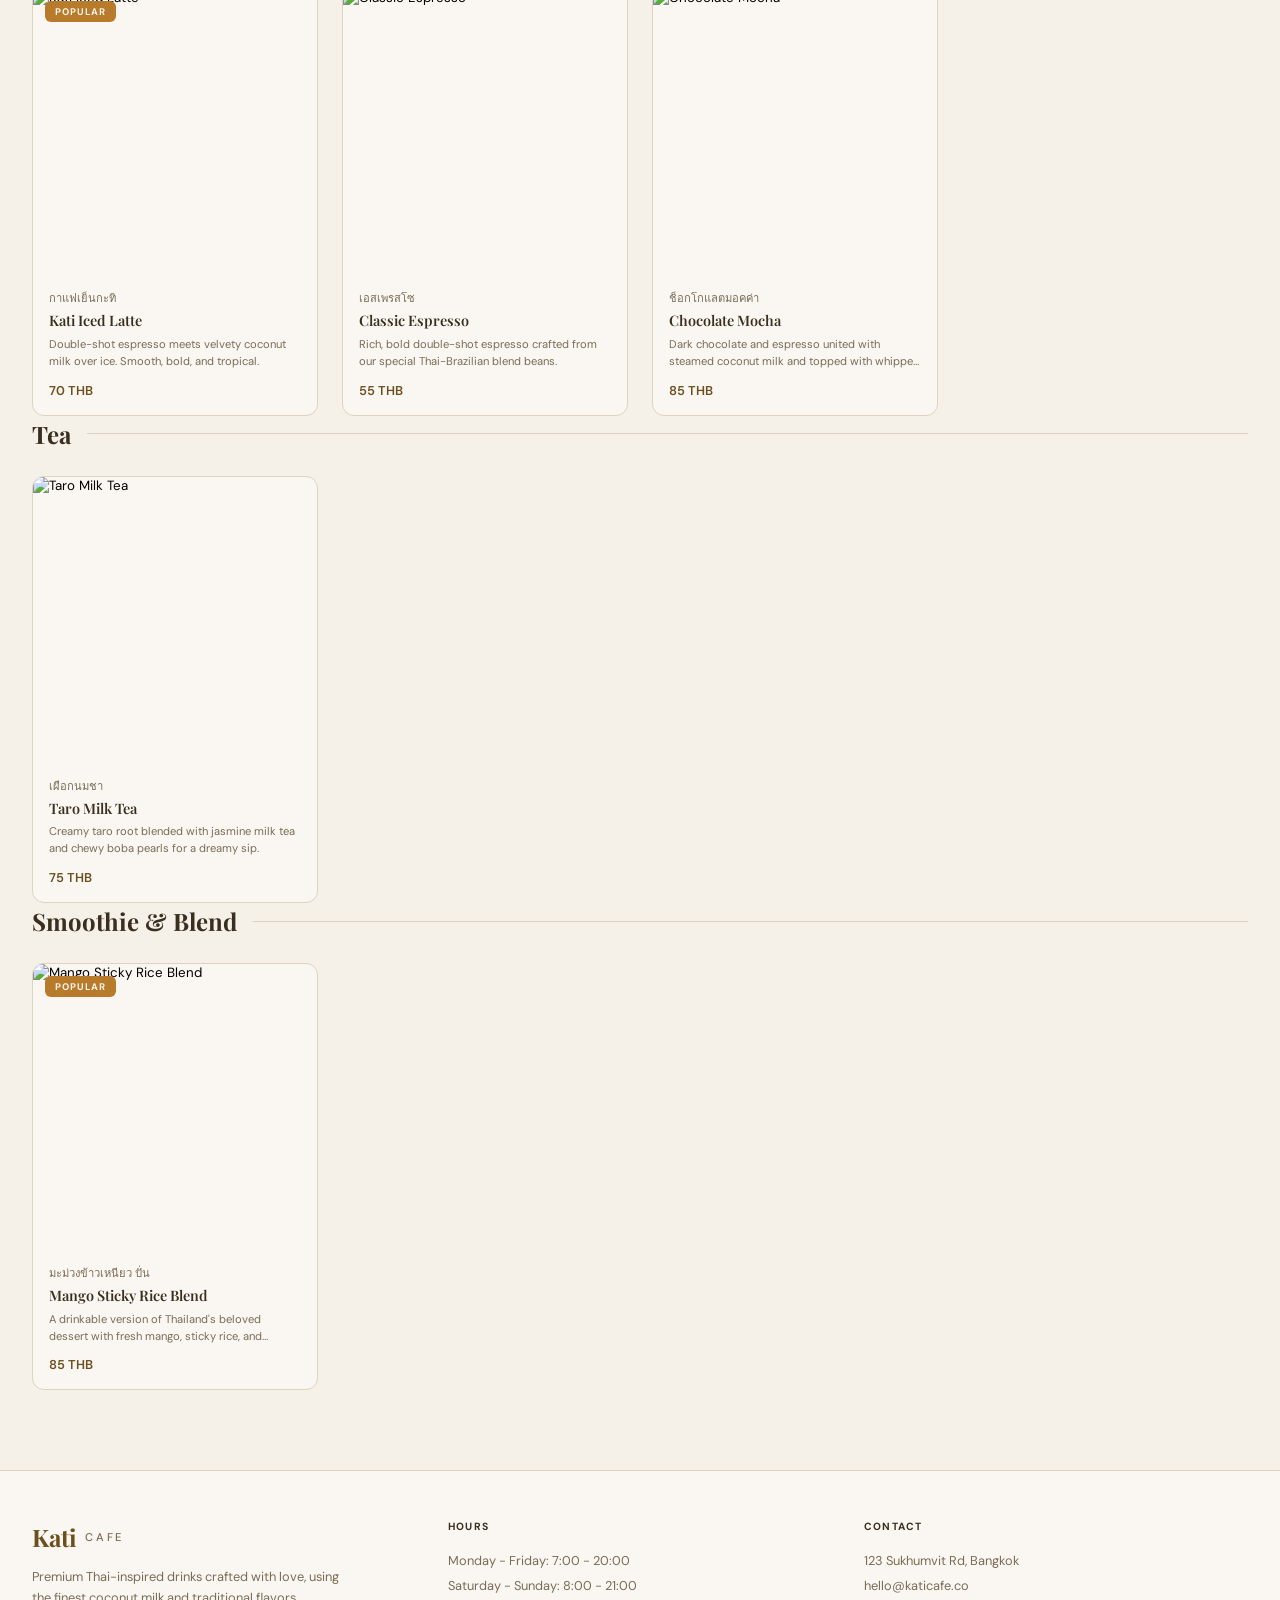
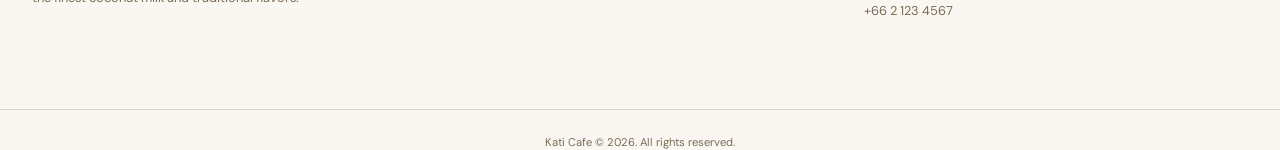
==== commit 9da18f93: "2026/02/18" ====
--- a/index.html
+++ b/index.html
@@ -1,598 +1,1106 @@
 <!DOCTYPE html>
 <html lang="th">
 <head>
-  <meta charset="UTF-8">
-  <meta name="viewport" content="width=device-width, initial-scale=1.0">
-  <title>( っ◔◡◔)っ　Kati Café</title>
-  <script src="https://cdn.tailwindcss.com"></script>
+  <meta charset="UTF-8" />
+  <meta name="viewport" content="width=device-width, initial-scale=1.0" />
+  <meta name="theme-color" content="#8B6914" />
+  <title>Kati Cafe - Premium Thai-Inspired Drinks</title>
+  <meta name="description" content="Premium Thai-inspired drinks crafted with love. Order your favorite coconut milk lattes, Thai teas, and tropical smoothies online." />
+  <link rel="preconnect" href="https://fonts.googleapis.com" />
+  <link rel="preconnect" href="https://fonts.gstatic.com" crossorigin />
+  <link href="https://fonts.googleapis.com/css2?family=DM+Sans:wght@400;500;600;700&family=Playfair+Display:wght@600;700&display=swap" rel="stylesheet" />
   <style>
-    @import url('https://fonts.googleapis.com/css2?family=Playfair+Display:wght@400;700&family=Noto+Sans+Thai:wght@300;400;600&display=swap');
-    * {
-      margin: 0;
-      padding: 0;
-      box-sizing: border-box;
-    }
+    /* ===== Reset & Base ===== */
+    *, *::before, *::after { box-sizing: border-box; margin: 0; padding: 0; }
+
+    :root {
+      --bg: #f5f0e8;
+      --fg: #3a2e1f;
+      --card: #faf7f2;
+      --card-fg: #3a2e1f;
+      --primary: #6b4f1d;
+      --primary-fg: #faf5ea;
+      --secondary: #ede6d8;
+      --secondary-fg: #4a3c28;
+      --muted: #e8dfcf;
+      --muted-fg: #7a6b56;
+      --accent: #b87a2b;
+      --accent-fg: #faf5ea;
+      --border: #ddd3bf;
+      --ring: #8b6914;
+      --destructive: #c43e2a;
+      --radius: 0.75rem;
+      --font-sans: 'DM Sans', sans-serif;
+      --font-serif: 'Playfair Display', serif;
+    }
+
+    html { scroll-behavior: smooth; }
+
     body {
-      font-family: 'Noto Sans Thai', sans-serif;
-      overflow-x: hidden;
-    }
-    .font-display {
-      font-family: 'Playfair Display', serif;
-    }
-    /* Fade in animation */
-    @keyframes fadeIn {
-      from {
-        opacity: 0;
-        transform: translateY(30px);
-      }
-      to {
-        opacity: 1;
-        transform: translateY(0);
-      }
-    }
-    .fade-in {
-      animation: fadeIn 1s ease-out forwards;
-      opacity: 0;
-    }
-    .fade-in-delay-1 {
-      animation-delay: 0.2s;
-    }
-    .fade-in-delay-2 {
-      animation-delay: 0.4s;
-    }
-    .fade-in-delay-3 {
-      animation-delay: 0.6s;
-    }
-    /* Float animation */
-    @keyframes float {
-      0%, 100% {
-        transform: translateY(0px);
-      }
-      50% {
-        transform: translateY(-20px);
-      }
-    }
-    .float {
-      animation: float 3s ease-in-out infinite;
-    }
-    /* Slide in from left */
-    @keyframes slideInLeft {
-      from {
-        opacity: 0;
-        transform: translateX(-50px);
-      }
-      to {
-        opacity: 1;
-        transform: translateX(0);
-      }
-    }
-    .slide-in-left {
-      animation: slideInLeft 0.8s ease-out forwards;
-      opacity: 0;
-    }
-    /* Slide in from right */
-    @keyframes slideInRight {
-      from {
-        opacity: 0;
-        transform: translateX(50px);
-      }
-      to {
-        opacity: 1;
-        transform: translateX(0);
-      }
-    }
-    .slide-in-right {
-      animation: slideInRight 0.8s ease-out forwards;
-      opacity: 0;
-    }
-    /* Scale in animation */
-    @keyframes scaleIn {
-      from {
-        opacity: 0;
-        transform: scale(0.8);
-      }
-      to {
-        opacity: 1;
-        transform: scale(1);
-      }
-    }
-    .scale-in {
-      animation: scaleIn 0.6s ease-out forwards;
-      opacity: 0;
-    }
-    /* Pulse animation for CTA */
-    @keyframes pulse {
-      0%, 100% {
-        transform: scale(1);
-      }
-      50% {
-        transform: scale(1.05);
-      }
-    }
-    .pulse-hover:hover {
-      animation: pulse 0.6s ease-in-out;
-    }
-    /* Rotate animation */
-    @keyframes rotate {
-      from {
-        transform: rotate(0deg);
-      }
-      to {
-        transform: rotate(360deg);
-      }
-    }
-    .rotate-slow {
-      animation: rotate 20s linear infinite;
-    }
-    /* Gradient background animation */
-    @keyframes gradientShift {
-      0% {
-        background-position: 0% 50%;
-      }
-      50% {
-        background-position: 100% 50%;
-      }
-      100% {
-        background-position: 0% 50%;
-      }
-    }
-    .gradient-animate {
-      background-size: 200% 200%;
-      animation: gradientShift 8s ease infinite;
-    }
-    /* Intersection Observer classes */
-    .reveal {
-      opacity: 0;
-      transform: translateY(50px);
-      transition: all 0.8s ease-out;
-    }
-    .reveal.active {
-      opacity: 1;
-      transform: translateY(0);
-    }
-    /* Menu item hover effect */
-    .menu-item {
-      transition: all 0.3s ease;
-    }
-    .menu-item:hover {
-      transform: translateY(-10px);
-      box-shadow: 0 20px 40px rgba(0, 0, 0, 0.15);
-    }
-    /* Smooth scroll */
-    html {
-      scroll-behavior: smooth;
+      font-family: var(--font-sans);
+      background: var(--bg);
+      color: var(--fg);
+      line-height: 1.5;
+      -webkit-font-smoothing: antialiased;
+      -moz-osx-font-smoothing: grayscale;
+    }
+
+    button { cursor: pointer; font-family: inherit; border: none; background: none; }
+    img { display: block; max-width: 100%; }
+    textarea { font-family: inherit; }
+    ul { list-style: none; }
+
+    .sr-only {
+      position: absolute; width: 1px; height: 1px;
+      padding: 0; margin: -1px; overflow: hidden;
+      clip: rect(0,0,0,0); border: 0;
+    }
+
+    /* ===== Navbar ===== */
+    .navbar {
+      position: sticky; top: 0; z-index: 40;
+      background: rgba(250, 247, 242, 0.9);
+      backdrop-filter: blur(12px);
+      border-bottom: 1px solid var(--border);
+    }
+    .navbar-inner {
+      max-width: 80rem; margin: 0 auto;
+      display: flex; align-items: center; justify-content: space-between;
+      padding: 0.75rem 1rem;
+    }
+    .logo { display: flex; align-items: center; gap: 0.5rem; }
+    .logo-kati { font-family: var(--font-serif); font-size: 1.5rem; font-weight: 700; color: var(--primary); }
+    .logo-cafe { font-size: 0.7rem; text-transform: uppercase; letter-spacing: 0.25em; color: var(--muted-fg); font-weight: 500; }
+
+    .nav-links { display: none; align-items: center; gap: 2rem; }
+    .nav-link {
+      font-size: 0.8rem; font-weight: 500; color: var(--muted-fg);
+      text-transform: uppercase; letter-spacing: 0.08em;
+      transition: color 0.2s; text-decoration: none;
+    }
+    .nav-link:hover { color: var(--fg); }
+
+    .cart-btn {
+      position: relative; padding: 0.5rem;
+      color: var(--fg); transition: color 0.2s;
+    }
+    .cart-btn:hover { color: var(--primary); }
+    .cart-badge {
+      position: absolute; top: -2px; right: -2px;
+      width: 1.25rem; height: 1.25rem;
+      display: flex; align-items: center; justify-content: center;
+      font-size: 0.6rem; font-weight: 700;
+      background: var(--accent); color: var(--accent-fg);
+      border-radius: 50%;
+    }
+    .cart-badge[data-count="0"] { display: none; }
+
+    .menu-toggle { padding: 0.5rem; color: var(--fg); }
+
+    .mobile-nav {
+      display: none;
+      border-top: 1px solid var(--border);
+      background: var(--card); padding: 1rem;
+    }
+    .mobile-nav.open { display: flex; flex-direction: column; gap: 0.75rem; }
+    .mobile-nav .nav-link { display: block; padding: 0.25rem 0; width: 100%; text-align: left; }
+
+    @media (min-width: 1024px) {
+      .navbar-inner { padding: 0.75rem 2rem; }
+      .nav-links { display: flex; }
+      .menu-toggle { display: none; }
+    }
+
+    /* ===== SVG Icons ===== */
+    .icon { width: 1.25rem; height: 1.25rem; stroke: currentColor; fill: none; stroke-width: 2; stroke-linecap: round; stroke-linejoin: round; }
+    .icon-sm { width: 1rem; height: 1rem; }
+    .icon-lg { width: 1.75rem; height: 1.75rem; }
+    .icon-xl { width: 2.5rem; height: 2.5rem; }
+
+    /* ===== Hero ===== */
+    .hero {
+      position: relative; overflow: hidden;
+    }
+    .hero-bg {
+      position: absolute; inset: 0;
+    }
+    .hero-bg img {
+      width: 100%; height: 100%; object-fit: cover;
+    }
+    .hero-overlay {
+      position: absolute; inset: 0;
+      background: rgba(58, 46, 31, 0.6);
+    }
+    .hero-content {
+      position: relative;
+      max-width: 80rem; margin: 0 auto;
+      padding: 6rem 1rem;
+    }
+    .hero-inner { max-width: 40rem; }
+    .hero-tag {
+      font-size: 0.75rem; text-transform: uppercase;
+      letter-spacing: 0.3em; color: rgba(250,245,234,0.7);
+      font-weight: 500; margin-bottom: 1rem;
+    }
+    .hero-title {
+      font-family: var(--font-serif);
+      font-size: 2.25rem; font-weight: 700;
+      color: var(--primary-fg); line-height: 1.15;
+    }
+    .hero-desc {
+      margin-top: 1.5rem; font-size: 1rem;
+      color: rgba(250,245,234,0.8); line-height: 1.6;
+      max-width: 30rem;
+    }
+    .hero-btn {
+      display: inline-flex; align-items: center;
+      margin-top: 2rem; padding: 0.875rem 2rem;
+      background: var(--accent); color: var(--accent-fg);
+      font-size: 0.8rem; font-weight: 500;
+      text-transform: uppercase; letter-spacing: 0.15em;
+      border-radius: var(--radius); transition: opacity 0.2s;
+    }
+    .hero-btn:hover { opacity: 0.9; }
+
+    @media (min-width: 768px) {
+      .hero-title { font-size: 3.5rem; }
+    }
+    @media (min-width: 1024px) {
+      .hero-content { padding: 10rem 2rem; }
+      .hero-title { font-size: 4.25rem; }
+      .hero-desc { font-size: 1.125rem; }
+    }
+
+    /* ===== Menu Section ===== */
+    .menu-container {
+      max-width: 80rem; margin: 0 auto;
+      padding: 3rem 1rem;
+      display: flex; flex-direction: column; gap: 3rem;
+    }
+    .menu-header { text-align: center; max-width: 36rem; margin: 0 auto; }
+    .menu-header-tag {
+      font-size: 0.7rem; text-transform: uppercase;
+      letter-spacing: 0.3em; color: var(--accent);
+      font-weight: 500; margin-bottom: 0.75rem;
+    }
+    .menu-header-title {
+      font-family: var(--font-serif);
+      font-size: 1.875rem; font-weight: 700; color: var(--fg);
+    }
+
+    .category-section { scroll-margin-top: 5rem; }
+    .category-header { display: flex; align-items: center; gap: 1rem; margin-bottom: 1.5rem; }
+    .category-title { font-family: var(--font-serif); font-size: 1.5rem; font-weight: 700; color: var(--fg); white-space: nowrap; }
+    .category-line { flex: 1; height: 1px; background: var(--border); }
+
+    .drinks-grid {
+      display: grid;
+      grid-template-columns: repeat(2, 1fr);
+      gap: 1rem;
+    }
+
+    @media (min-width: 768px) {
+      .drinks-grid { grid-template-columns: repeat(3, 1fr); gap: 1.25rem; }
+      .menu-header-title { font-size: 2.25rem; }
+    }
+    @media (min-width: 1024px) {
+      .drinks-grid { grid-template-columns: repeat(4, 1fr); gap: 1.5rem; }
+      .menu-container { padding: 5rem 2rem; gap: 4rem; }
+    }
+
+    /* ===== Drink Card ===== */
+    .drink-card {
+      text-align: left;
+      background: var(--card);
+      border-radius: var(--radius); overflow: hidden;
+      border: 1px solid var(--border);
+      transition: border-color 0.2s, box-shadow 0.2s;
+      width: 100%;
+    }
+    .drink-card:hover {
+      border-color: rgba(107, 79, 29, 0.3);
+      box-shadow: 0 8px 24px rgba(107, 79, 29, 0.08);
+    }
+    .drink-card-img {
+      position: relative;
+      width: 100%; padding-top: 100%; overflow: hidden;
+    }
+    .drink-card-img img {
+      position: absolute; inset: 0;
+      width: 100%; height: 100%; object-fit: cover;
+      transition: transform 0.5s;
+    }
+    .drink-card:hover .drink-card-img img { transform: scale(1.05); }
+    .popular-badge {
+      position: absolute; top: 0.75rem; left: 0.75rem;
+      padding: 0.25rem 0.625rem;
+      background: var(--accent); color: var(--accent-fg);
+      font-size: 0.6rem; font-weight: 700;
+      text-transform: uppercase; letter-spacing: 0.1em;
+      border-radius: 0.375rem; z-index: 2;
+    }
+    .add-hint {
+      position: absolute; bottom: 0.75rem; right: 0.75rem;
+      width: 2.25rem; height: 2.25rem;
+      display: flex; align-items: center; justify-content: center;
+      border-radius: 50%;
+      background: var(--primary); color: var(--primary-fg);
+      opacity: 0; transition: opacity 0.2s;
+      box-shadow: 0 2px 8px rgba(0,0,0,0.15); z-index: 2;
+    }
+    .drink-card:hover .add-hint { opacity: 1; }
+    .drink-card-info { padding: 1rem; }
+    .drink-card-name-th { font-size: 0.7rem; color: var(--muted-fg); margin-bottom: 0.25rem; }
+    .drink-card-name {
+      font-family: var(--font-serif); font-weight: 600;
+      color: var(--fg); font-size: 0.9rem; line-height: 1.3;
+    }
+    .drink-card-desc {
+      font-size: 0.7rem; color: var(--muted-fg);
+      margin-top: 0.375rem; line-height: 1.5;
+      display: -webkit-box; -webkit-line-clamp: 2;
+      -webkit-box-orient: vertical; overflow: hidden;
+    }
+    .drink-card-price {
+      margin-top: 0.75rem; font-size: 0.8rem;
+      font-weight: 600; color: var(--primary);
+    }
+
+    /* ===== Modal Overlay ===== */
+    .modal-backdrop {
+      position: fixed; inset: 0; z-index: 50;
+      display: flex; align-items: flex-end; justify-content: center;
+      visibility: hidden; opacity: 0;
+      transition: opacity 0.3s, visibility 0.3s;
+    }
+    .modal-backdrop.open { visibility: visible; opacity: 1; }
+    .modal-bg {
+      position: absolute; inset: 0;
+      background: rgba(58,46,31,0.4);
+      backdrop-filter: blur(4px);
+    }
+    .modal-panel {
+      position: relative;
+      background: var(--card);
+      width: 100%; max-width: 32rem;
+      max-height: 90vh; overflow-y: auto;
+      border-radius: 1rem 1rem 0 0;
+      box-shadow: 0 -10px 40px rgba(0,0,0,0.15);
+      transform: translateY(100%);
+      transition: transform 0.35s cubic-bezier(0.32, 0.72, 0, 1);
+    }
+    .modal-backdrop.open .modal-panel { transform: translateY(0); }
+
+    @media (min-width: 768px) {
+      .modal-backdrop { align-items: center; }
+      .modal-panel { border-radius: 1rem; transform: translateY(2rem) scale(0.95); }
+      .modal-backdrop.open .modal-panel { transform: translateY(0) scale(1); }
+    }
+
+    /* ===== Customizer ===== */
+    .customizer-img {
+      position: relative; width: 100%; padding-top: 62.5%; overflow: hidden;
+      border-radius: 1rem 1rem 0 0;
+    }
+    .customizer-img img {
+      position: absolute; inset: 0;
+      width: 100%; height: 100%; object-fit: cover;
+    }
+    .customizer-img-overlay {
+      position: absolute; inset: 0;
+      background: linear-gradient(to top, rgba(58,46,31,0.5), transparent);
+    }
+    .customizer-close {
+      position: absolute; top: 1rem; right: 1rem;
+      width: 2rem; height: 2rem;
+      display: flex; align-items: center; justify-content: center;
+      border-radius: 50%;
+      background: rgba(250,247,242,0.8);
+      color: var(--fg); transition: background 0.2s;
+    }
+    .customizer-close:hover { background: var(--card); }
+    .customizer-img-text {
+      position: absolute; bottom: 1rem; left: 1rem;
+    }
+    .customizer-img-text .th { font-size: 0.7rem; color: rgba(250,245,234,0.7); }
+    .customizer-img-text .en {
+      font-family: var(--font-serif); font-size: 1.5rem;
+      font-weight: 700; color: var(--primary-fg);
+    }
+
+    .customizer-body { padding: 1.25rem; display: flex; flex-direction: column; gap: 1.5rem; }
+    .customizer-desc { font-size: 0.8rem; color: var(--muted-fg); line-height: 1.6; }
+
+    .option-label {
+      font-size: 0.65rem; font-weight: 700;
+      text-transform: uppercase; letter-spacing: 0.12em;
+      color: var(--fg); margin-bottom: 0.75rem;
+    }
+    .size-grid { display: grid; grid-template-columns: repeat(3, 1fr); gap: 0.5rem; }
+    .size-btn, .sweet-btn {
+      padding: 0.625rem; border-radius: var(--radius);
+      font-size: 0.8rem; font-weight: 500;
+      border: 1px solid var(--border);
+      background: var(--secondary); color: var(--secondary-fg);
+      transition: all 0.2s; text-align: center;
+    }
+    .size-btn:hover, .sweet-btn:hover { border-color: rgba(107,79,29,0.4); }
+    .size-btn.active, .sweet-btn.active {
+      background: var(--primary); color: var(--primary-fg);
+      border-color: var(--primary);
+    }
+    .size-extra { display: block; font-size: 0.6rem; opacity: 0.7; margin-top: 0.125rem; }
+    .sweet-wrap { display: flex; gap: 0.5rem; flex-wrap: wrap; }
+
+    .topping-btn {
+      display: flex; align-items: center; justify-content: space-between;
+      padding: 0.75rem 1rem; border-radius: var(--radius);
+      font-size: 0.8rem; border: 1px solid var(--border);
+      background: var(--secondary); color: var(--secondary-fg);
+      transition: all 0.2s; width: 100%;
+    }
+    .topping-btn:hover { border-color: rgba(107,79,29,0.3); }
+    .topping-btn.active {
+      background: rgba(107,79,29,0.08);
+      border-color: rgba(107,79,29,0.4); color: var(--fg);
+    }
+    .topping-left { display: flex; align-items: center; gap: 0.75rem; }
+    .topping-check {
+      width: 1.25rem; height: 1.25rem;
+      display: flex; align-items: center; justify-content: center;
+      border-radius: 0.25rem;
+      border: 1px solid rgba(122,107,86,0.3);
+      transition: all 0.2s;
+    }
+    .topping-btn.active .topping-check {
+      background: var(--primary); border-color: var(--primary);
+      color: var(--primary-fg);
+    }
+    .topping-price { color: var(--muted-fg); }
+    .toppings-list { display: flex; flex-direction: column; gap: 0.5rem; }
+
+    .note-textarea {
+      width: 100%; padding: 0.75rem 1rem;
+      border-radius: var(--radius);
+      background: var(--secondary); border: 1px solid var(--border);
+      font-size: 0.8rem; color: var(--fg);
+      resize: none; height: 5rem;
+      line-height: 1.5;
+    }
+    .note-textarea::placeholder { color: var(--muted-fg); }
+    .note-textarea:focus { outline: none; box-shadow: 0 0 0 2px var(--ring); }
+
+    .add-row {
+      display: flex; align-items: center; gap: 1rem;
+      padding: 0.5rem 0;
+    }
+    .qty-control {
+      display: flex; align-items: center; gap: 0.75rem;
+      background: var(--secondary);
+      border-radius: var(--radius);
+      border: 1px solid var(--border);
+    }
+    .qty-btn {
+      padding: 0.625rem; color: var(--fg);
+      transition: color 0.2s;
+    }
+    .qty-btn:hover { color: var(--primary); }
+    .qty-value { font-size: 0.8rem; font-weight: 700; width: 1.5rem; text-align: center; }
+    .add-to-cart-btn {
+      flex: 1; padding: 0.875rem;
+      border-radius: var(--radius);
+      font-size: 0.8rem; font-weight: 500;
+      text-transform: uppercase; letter-spacing: 0.1em;
+      background: var(--primary); color: var(--primary-fg);
+      transition: all 0.2s;
+    }
+    .add-to-cart-btn:hover { opacity: 0.9; }
+    .add-to-cart-btn.added { background: #2d5a27; }
+
+    /* ===== Cart Drawer ===== */
+    .drawer-backdrop {
+      position: fixed; inset: 0; z-index: 50;
+      background: rgba(58,46,31,0.4);
+      backdrop-filter: blur(4px);
+      visibility: hidden; opacity: 0;
+      transition: opacity 0.3s, visibility 0.3s;
+    }
+    .drawer-backdrop.open { visibility: visible; opacity: 1; }
+
+    .drawer {
+      position: fixed; top: 0; right: 0; z-index: 50;
+      height: 100%; width: 100%; max-width: 26rem;
+      background: var(--card);
+      box-shadow: -10px 0 40px rgba(0,0,0,0.1);
+      transform: translateX(100%);
+      transition: transform 0.3s cubic-bezier(0.32, 0.72, 0, 1);
+      display: flex; flex-direction: column;
+    }
+    .drawer.open { transform: translateX(0); }
+
+    .drawer-header {
+      display: flex; align-items: center; justify-content: space-between;
+      padding: 1rem 1.25rem;
+      border-bottom: 1px solid var(--border);
+    }
+    .drawer-header-left { display: flex; align-items: center; gap: 0.5rem; }
+    .drawer-header-title { font-family: var(--font-serif); font-size: 1.25rem; font-weight: 700; }
+    .drawer-close { padding: 0.5rem; color: var(--muted-fg); transition: color 0.2s; }
+    .drawer-close:hover { color: var(--fg); }
+
+    .drawer-body { flex: 1; overflow-y: auto; }
+    .drawer-empty {
+      display: flex; flex-direction: column;
+      align-items: center; justify-content: center;
+      height: 100%; text-align: center; padding: 2rem;
+    }
+    .drawer-empty-icon {
+      width: 4rem; height: 4rem; border-radius: 50%;
+      background: var(--secondary);
+      display: flex; align-items: center; justify-content: center;
+      margin-bottom: 1rem;
+    }
+    .drawer-empty-title { font-family: var(--font-serif); font-size: 1.125rem; color: var(--fg); margin-bottom: 0.25rem; }
+    .drawer-empty-desc { font-size: 0.8rem; color: var(--muted-fg); }
+
+    .cart-list { padding: 1.25rem; display: flex; flex-direction: column; gap: 1rem; }
+    .cart-item {
+      display: flex; gap: 0.75rem;
+      background: rgba(237,230,216,0.5);
+      border-radius: var(--radius);
+      padding: 0.75rem;
+      border: 1px solid var(--border);
+    }
+    .cart-item-img {
+      position: relative; width: 4rem; height: 4rem;
+      border-radius: 0.5rem; overflow: hidden; flex-shrink: 0;
+    }
+    .cart-item-img img { width: 100%; height: 100%; object-fit: cover; }
+    .cart-item-info { flex: 1; min-width: 0; }
+    .cart-item-name { font-size: 0.8rem; font-weight: 600; color: var(--fg); white-space: nowrap; overflow: hidden; text-overflow: ellipsis; }
+    .cart-item-details { font-size: 0.65rem; color: var(--muted-fg); margin-top: 0.125rem; }
+    .cart-item-note { font-size: 0.65rem; color: var(--accent); margin-top: 0.125rem; font-style: italic; }
+    .cart-item-actions {
+      display: flex; align-items: center; justify-content: space-between;
+      margin-top: 0.5rem;
+    }
+    .cart-item-qty { display: flex; align-items: center; gap: 0.5rem; }
+    .cart-qty-btn {
+      width: 1.5rem; height: 1.5rem;
+      display: flex; align-items: center; justify-content: center;
+      border-radius: 0.25rem;
+      background: var(--card); border: 1px solid var(--border);
+      color: var(--fg); transition: color 0.2s;
+    }
+    .cart-qty-btn:hover { color: var(--primary); }
+    .cart-qty-val { font-size: 0.7rem; font-weight: 700; width: 1rem; text-align: center; }
+    .cart-item-right { display: flex; align-items: center; gap: 0.5rem; }
+    .cart-item-price { font-size: 0.8rem; font-weight: 600; color: var(--primary); }
+    .cart-remove-btn { padding: 0.25rem; color: var(--muted-fg); transition: color 0.2s; }
+    .cart-remove-btn:hover { color: var(--destructive); }
+
+    .drawer-footer {
+      border-top: 1px solid var(--border);
+      padding: 1rem 1.25rem;
+      background: var(--card);
+    }
+    .drawer-total {
+      display: flex; align-items: center; justify-content: space-between;
+      margin-bottom: 0.75rem;
+    }
+    .drawer-total-label { font-size: 0.8rem; color: var(--muted-fg); }
+    .drawer-total-value { font-family: var(--font-serif); font-size: 1.25rem; font-weight: 700; }
+    .checkout-btn {
+      width: 100%; padding: 0.875rem;
+      background: var(--primary); color: var(--primary-fg);
+      font-size: 0.8rem; font-weight: 500;
+      text-transform: uppercase; letter-spacing: 0.15em;
+      border-radius: var(--radius); transition: opacity 0.2s;
+    }
+    .checkout-btn:hover { opacity: 0.9; }
+
+    /* ===== Order Confirmation ===== */
+    .confirm-overlay {
+      position: fixed; inset: 0; z-index: 60;
+      display: flex; align-items: center; justify-content: center;
+      background: rgba(245,240,232,0.95);
+      backdrop-filter: blur(8px);
+      padding: 1rem;
+      visibility: hidden; opacity: 0;
+      transition: opacity 0.3s, visibility 0.3s;
+    }
+    .confirm-overlay.open { visibility: visible; opacity: 1; }
+    .confirm-content {
+      max-width: 24rem; width: 100%; text-align: center;
+      transform: translateY(2rem); opacity: 0;
+      transition: all 0.7s cubic-bezier(0.32, 0.72, 0, 1);
+    }
+    .confirm-overlay.open .confirm-content { transform: translateY(0); opacity: 1; }
+    .confirm-icon {
+      width: 5rem; height: 5rem;
+      margin: 0 auto 1.5rem;
+      border-radius: 50%;
+      background: rgba(107,79,29,0.1);
+      display: flex; align-items: center; justify-content: center;
+      color: var(--primary);
+    }
+    .confirm-title { font-family: var(--font-serif); font-size: 1.875rem; font-weight: 700; color: var(--fg); margin-bottom: 0.5rem; }
+    .confirm-desc { font-size: 0.8rem; color: var(--muted-fg); margin-bottom: 2rem; }
+    .confirm-card {
+      background: var(--card); border-radius: var(--radius);
+      border: 1px solid var(--border);
+      padding: 1.25rem; margin-bottom: 1.5rem; text-align: left;
+    }
+    .confirm-order-row {
+      display: flex; align-items: center; justify-content: space-between;
+      padding-bottom: 1rem; margin-bottom: 1rem;
+      border-bottom: 1px solid var(--border);
+    }
+    .confirm-order-label { font-size: 0.65rem; text-transform: uppercase; letter-spacing: 0.1em; color: var(--muted-fg); }
+    .confirm-order-num { font-family: monospace; font-size: 0.8rem; font-weight: 700; color: var(--fg); }
+    .confirm-info-row { display: flex; align-items: center; gap: 0.75rem; margin-bottom: 0.75rem; }
+    .confirm-info-row:last-child { margin-bottom: 0; }
+    .confirm-info-icon { color: var(--accent); flex-shrink: 0; }
+    .confirm-info-label { font-size: 0.7rem; color: var(--muted-fg); }
+    .confirm-info-value { font-size: 0.8rem; font-weight: 600; color: var(--fg); }
+    .back-to-menu-btn {
+      width: 100%; padding: 0.875rem;
+      background: var(--primary); color: var(--primary-fg);
+      font-size: 0.8rem; font-weight: 500;
+      text-transform: uppercase; letter-spacing: 0.15em;
+      border-radius: var(--radius); transition: opacity 0.2s;
+    }
+    .back-to-menu-btn:hover { opacity: 0.9; }
+
+    /* ===== Footer ===== */
+    .site-footer { border-top: 1px solid var(--border); background: var(--card); }
+    .footer-inner {
+      max-width: 80rem; margin: 0 auto;
+      padding: 3rem 1rem;
+      display: grid; grid-template-columns: 1fr; gap: 2rem;
+    }
+    .footer-logo { display: flex; align-items: center; gap: 0.5rem; margin-bottom: 0.75rem; }
+    .footer-desc { font-size: 0.8rem; color: var(--muted-fg); line-height: 1.6; max-width: 20rem; }
+    .footer-heading {
+      font-size: 0.65rem; font-weight: 700;
+      text-transform: uppercase; letter-spacing: 0.12em;
+      color: var(--fg); margin-bottom: 1rem;
+    }
+    .footer-list { display: flex; flex-direction: column; gap: 0.375rem; }
+    .footer-list li { font-size: 0.8rem; color: var(--muted-fg); }
+    .footer-bottom {
+      margin-top: 2.5rem; padding-top: 1.5rem;
+      border-top: 1px solid var(--border);
+      text-align: center;
+    }
+    .footer-copy { font-size: 0.7rem; color: var(--muted-fg); }
+
+    @media (min-width: 768px) {
+      .footer-inner { grid-template-columns: 1fr 1fr 1fr; }
+    }
+    @media (min-width: 1024px) {
+      .footer-inner { padding: 3rem 2rem; }
     }
   </style>
 </head>
-<body class="bg-stone-50">
-  <!-- Navigation -->
-  <nav class="fixed top-0 w-full bg-white/95 backdrop-blur-sm shadow-sm z-50 fade-in">
-    <div class="max-w-7xl mx-auto px-4 sm:px-6 lg:px-8">
-      <div class="flex justify-between items-center h-16">
-        <div class="flex items-center space-x-2">
-          <span class="font-display text-2xl font-bold text-amber-800">( っ◔◡◔)っ　Kati Café</span>
-        </div>
-        <div class="hidden md:flex space-x-8">
-          <a href="#home" class="text-stone-700 hover:text-amber-600 transition">ホーム</a>
-          <a href="#about" class="text-stone-700 hover:text-amber-600 transition">こだわり</a>
-          <a href="#menu" class="text-stone-700 hover:text-amber-600 transition">メニュー</a>
-          <a href="#contact" class="text-stone-700 hover:text-amber-600 transition">アクセス</a>
-        </div>
-        <button class="md:hidden text-stone-700">
-          <svg class="w-6 h-6" fill="none" stroke="currentColor" viewBox="0 0 24 24">
-            <path stroke-linecap="round" stroke-linejoin="round" stroke-width="2" d="M4 6h16M4 12h16M4 18h16"></path>
-          </svg>
-        </button>
+<body>
+
+  <!-- ===== NAVBAR ===== -->
+  <header class="navbar" id="navbar">
+    <nav class="navbar-inner">
+      <button class="menu-toggle" id="menuToggle" aria-label="Open menu">
+        <svg class="icon" viewBox="0 0 24 24"><line x1="3" y1="6" x2="21" y2="6"/><line x1="3" y1="12" x2="21" y2="12"/><line x1="3" y1="18" x2="21" y2="18"/></svg>
+      </button>
+
+      <div class="logo">
+        <span class="logo-kati">Kati</span>
+        <span class="logo-cafe">Cafe</span>
       </div>
+
+      <ul class="nav-links">
+        <li><a href="#category-signature" class="nav-link">Signature</a></li>
+        <li><a href="#category-coffee" class="nav-link">Coffee</a></li>
+        <li><a href="#category-tea" class="nav-link">Tea</a></li>
+        <li><a href="#category-smoothie" class="nav-link">Smoothie</a></li>
+      </ul>
+
+      <button class="cart-btn" id="cartBtn" aria-label="Shopping cart">
+        <svg class="icon" viewBox="0 0 24 24"><path d="M6 2L3 6v14a2 2 0 002 2h14a2 2 0 002-2V6l-3-4z"/><line x1="3" y1="6" x2="21" y2="6"/><path d="M16 10a4 4 0 01-8 0"/></svg>
+        <span class="cart-badge" id="cartBadge" data-count="0">0</span>
+      </button>
+    </nav>
+
+    <div class="mobile-nav" id="mobileNav">
+      <a href="#category-signature" class="nav-link" data-mobile-link>Signature</a>
+      <a href="#category-coffee" class="nav-link" data-mobile-link>Coffee</a>
+      <a href="#category-tea" class="nav-link" data-mobile-link>Tea</a>
+      <a href="#category-smoothie" class="nav-link" data-mobile-link>Smoothie</a>
     </div>
-  </nav>
-New
-9:53
-<!-- Hero Section -->
-  <section id="home" class="relative min-h-screen flex items-center justify-center pt-16 gradient-animate" style="background: linear-gradient(135deg, #FEF3C7 0%, #FDE68A 25%, #FCA5A5 50%, #FDA4AF 75%, #FCA5A5 100%);">
-    <!-- Decorative elements -->
-    <div class="absolute top-20 left-10 text-6xl opacity-20 float">coffee</div>
-    <div class="absolute top-40 right-20 text-5xl opacity-20 float" style="animation-delay: 0.5s;">coconut</div>
-    <div class="absolute bottom-40 left-20 text-7xl opacity-20 float" style="animation-delay: 1s;">soda</div>
-    <div class="absolute bottom-20 right-10 text-6xl opacity-20 float" style="animation-delay: 1.5s;">milk</div>
-    <div class="max-w-7xl mx-auto px-4 sm:px-6 lg:px-8 text-center z-10">
-      <div class="fade-in">
-        <h1 class="font-display text-6xl md:text-8xl font-bold text-stone-800 mb-6 text-balance">
-          ( っ◔◡◔)っ　Kati Café<br/>
-        </h1>
-      </div>
-      <div class="fade-in fade-in-delay-1">
-        <p class="text-xl md:text-2xl text-stone-700 mb-8 max-w-3xl mx-auto leading-relaxed">
-          The company name contains the word "Thai-ness."
- “Kati” means coconut milk in Thai.<br/>
-         社名には「タイらしさ」という言葉が込められています。
-kati日本語でココナツミルクのいみです。
-        </p>
-      </div>
-      <div class="fade-in fade-in-delay-2">
-        <button class="bg-amber-700 hover:bg-amber-800 text-white px-8 py-4 rounded-full text-lg font-semibold transition pulse-hover shadow-lg">
-          メニューを見る
-        </button>
-      </div>
-      <!-- Scroll indicator -->
-      <div class="mt-16 fade-in fade-in-delay-3">
-        <svg class="w-6 h-6 mx-auto text-stone-600 animate-bounce" fill="none" stroke="currentColor" viewBox="0 0 24 24">
-          <path stroke-linecap="round" stroke-linejoin="round" stroke-width="2" d="M19 14l-7 7m0 0l-7-7m7 7V3"></path>
-        </svg>
+  </header>
+
+  <!-- ===== HERO ===== -->
+  <section class="hero">
+    <div class="hero-bg">
+      <img src="/images/hero-cafe.jpg" alt="Kati Cafe interior with drinks" />
+      <div class="hero-overlay"></div>
+    </div>
+    <div class="hero-content">
+      <div class="hero-inner">
+        <p class="hero-tag">Thai-Inspired Drinks</p>
+        <h1 class="hero-title">Crafted with Coconut, Served with Love</h1>
+        <p class="hero-desc">Experience our signature coconut milk drinks inspired by traditional Thai flavors, freshly made for you every day.</p>
+        <a href="#menu" class="hero-btn">Explore Menu</a>
       </div>
     </div>
   </section>
-  <!-- About Section -->
-  <section id="about" class="py-20 bg-white">
-    <div class="max-w-7xl mx-auto px-4 sm:px-6 lg:px-8">
-      <div class="grid md:grid-cols-2 gap-12 items-center">
-        <div class="reveal">
-          <h2 class="font-display text-5xl font-bold text-stone-800 mb-6">
-            Katiの想い
-          </h2>
-          <p class="text-stone-600 text-lg leading-relaxed mb-6">
-            「Kati（カティ）」というカフェには、<strong class="text-amber-700">「タイらしさ」</strong>という言葉が込められています。
-          </p>
-          <p class="text-stone-600 text-lg leading-relaxed mb-6">
-            沖縄にタイティーを広めたい。お客様にタイ風ドリンクとデザートを提供し、タイの虜にします。
-          </p>
-          <p class="text-stone-600 text-lg leading-relaxed">
-            タイらしさと、人々を虜にするエキゾチックなデザートを味わうことは、外国人にとって新鮮な体験になります。
-          </p>
+
+  <!-- ===== MENU ===== -->
+  <main>
+    <div class="menu-container" id="menu">
+      <div class="menu-header">
+        <p class="menu-header-tag">Our Menu</p>
+        <h2 class="menu-header-title">Discover Your New Favorite Drink</h2>
+      </div>
+      <div id="menuContent"></div>
+    </div>
+  </main>
+
+  <!-- ===== FOOTER ===== -->
+  <footer class="site-footer">
+    <div class="footer-inner">
+      <div>
+        <div class="footer-logo">
+          <span class="logo-kati">Kati</span>
+          <span class="logo-cafe">Cafe</span>
         </div>
-        <div class="reveal">
-          <div class="relative">
-            <img src="/placeholder.svg?height=500&width=500" alt="Thai Tea" class="rounded-lg shadow-2xl w-full h-auto object-cover">
-            <div class="absolute -bottom-6 -left-6 bg-amber-600 text-white p-6 rounded-lg shadow-xl scale-in">
-              <p class="font-display text-3xl font-bold">100%</p>
-              <p class="text-sm">Authentic Thai drinks</p>
-            </div>
+        <p class="footer-desc">Premium Thai-inspired drinks crafted with love, using the finest coconut milk and traditional flavors.</p>
+      </div>
+      <div>
+        <h3 class="footer-heading">Hours</h3>
+        <ul class="footer-list">
+          <li>Monday - Friday: 7:00 - 20:00</li>
+          <li>Saturday - Sunday: 8:00 - 21:00</li>
+        </ul>
+      </div>
+      <div>
+        <h3 class="footer-heading">Contact</h3>
+        <ul class="footer-list">
+          <li>123 Sukhumvit Rd, Bangkok</li>
+          <li>hello@katicafe.co</li>
+          <li>+66 2 123 4567</li>
+        </ul>
+      </div>
+    </div>
+    <div class="footer-bottom">
+      <p class="footer-copy">Kati Cafe &copy; <script>document.write(new Date().getFullYear())</script>. All rights reserved.</p>
+    </div>
+  </footer>
+
+  <!-- ===== DRINK CUSTOMIZER MODAL ===== -->
+  <div class="modal-backdrop" id="customizerModal">
+    <div class="modal-bg" id="customizerBg"></div>
+    <div class="modal-panel" id="customizerPanel"></div>
+  </div>
+
+  <!-- ===== CART DRAWER ===== -->
+  <div class="drawer-backdrop" id="drawerBackdrop"></div>
+  <aside class="drawer" id="cartDrawer" role="dialog" aria-label="Shopping cart">
+    <div class="drawer-header">
+      <div class="drawer-header-left">
+        <svg class="icon" viewBox="0 0 24 24" style="color:var(--primary)"><path d="M6 2L3 6v14a2 2 0 002 2h14a2 2 0 002-2V6l-3-4z"/><line x1="3" y1="6" x2="21" y2="6"/><path d="M16 10a4 4 0 01-8 0"/></svg>
+        <h2 class="drawer-header-title">Your Order</h2>
+      </div>
+      <button class="drawer-close" id="drawerClose" aria-label="Close cart">
+        <svg class="icon" viewBox="0 0 24 24"><line x1="18" y1="6" x2="6" y2="18"/><line x1="6" y1="6" x2="18" y2="18"/></svg>
+      </button>
+    </div>
+    <div class="drawer-body" id="drawerBody"></div>
+    <div class="drawer-footer" id="drawerFooter" style="display:none">
+      <div class="drawer-total">
+        <span class="drawer-total-label">Total</span>
+        <span class="drawer-total-value" id="drawerTotal">0 THB</span>
+      </div>
+      <button class="checkout-btn" id="checkoutBtn">Place Order</button>
+    </div>
+  </aside>
+
+  <!-- ===== ORDER CONFIRMATION ===== -->
+  <div class="confirm-overlay" id="confirmOverlay">
+    <div class="confirm-content">
+      <div class="confirm-icon">
+        <svg class="icon-xl" viewBox="0 0 24 24" fill="none" stroke="currentColor" stroke-width="2" stroke-linecap="round" stroke-linejoin="round"><path d="M22 11.08V12a10 10 0 11-5.93-9.14"/><polyline points="22 4 12 14.01 9 11.01"/></svg>
+      </div>
+      <h2 class="confirm-title">Order Placed!</h2>
+      <p class="confirm-desc">Thank you for ordering from Kati Cafe</p>
+      <div class="confirm-card">
+        <div class="confirm-order-row">
+          <span class="confirm-order-label">Order Number</span>
+          <span class="confirm-order-num" id="confirmOrderNum">#ABC123</span>
+        </div>
+        <div class="confirm-info-row">
+          <svg class="icon-sm confirm-info-icon" viewBox="0 0 24 24" fill="none" stroke="currentColor" stroke-width="2" stroke-linecap="round" stroke-linejoin="round"><circle cx="12" cy="12" r="10"/><polyline points="12 6 12 12 16 14"/></svg>
+          <div>
+            <p class="confirm-info-label">Estimated Time</p>
+            <p class="confirm-info-value" id="confirmTime">10-15 minutes</p>
+          </div>
+        </div>
+        <div class="confirm-info-row">
+          <svg class="icon-sm confirm-info-icon" viewBox="0 0 24 24" fill="none" stroke="currentColor" stroke-width="2" stroke-linecap="round" stroke-linejoin="round"><path d="M21 10c0 7-9 13-9 13s-9-6-9-13a9 9 0 0118 0z"/><circle cx="12" cy="10" r="3"/></svg>
+          <div>
+            <p class="confirm-info-label">Pickup At</p>
+            <p class="confirm-info-value">Kati Cafe Counter</p>
           </div>
         </div>
       </div>
+      <button class="back-to-menu-btn" id="backToMenuBtn">Back to Menu</button>
     </div>
-  </section>
-  <!-- Target Audience Section -->
-  <section class="py-20 bg-stone-100">
-    <div class="max-w-7xl mx-auto px-4 sm:px-6 lg:px-8">
-      <div class="text-center mb-16 reveal">
-        <h2 class="font-display text-5xl font-bold text-stone-800 mb-4">
-          おいしいタイのコーヒーランキング ベスト３
-        </h2>
-
-     <!DOCTYPE html>
-<html lang="th">
-<head>
-    <meta charset="UTF-8">
-    <meta name="viewport" content="width=device-width, initial-scale=1.0">
-    <title>Thai Coffee Ranking Menu with Images</title>
-    <style>
-        body {
-            font-family: sans-serif;
-            background-color: #f4f4f4;
-            margin: 20px;
-        }
-        .container {
-            max-width: 600px;
-            margin: auto;
-            background-color: #fff;
-            padding: 20px;
-            border-radius: 8px;
-            box-shadow: 0 2px 4px rgba(0,0,0,0.1);
-        }
-        .menu-item {
-            border-bottom: 1px solid #eee;
-            padding: 15px 0;
-        }
-        .menu-item:last-child {
-            border-bottom: none;
-        }
-        .menu-image {
-            max-width: 100%; /* Ensures image fits within its container */
-            height: auto; /* Maintains aspect ratio */
-            border-radius: 5px;
-            margin-bottom: 10px; /* Spacing below the image */
-        }
-        .item-title-thai {
-            font-size: 1.2em;
-            font-weight: bold;
-            color: #d9534f;
-        }
-        .item-title-eng {
-            color: #5bc0de;
-        }
-        .item-description {
-            font-size: 0.9em;
-            color: #666;
-            margin-top: 5px;
-        }
-        .item-price {
-            font-weight: bold;
-            color: #ee6e73;
-            margin-top: 5px;
-        }
-    </style>
-</head>
-<body>
-    <div class="container">
-        <h1>おいしいタイのコーヒーランキングベスト3</h1>
-        
-
-        <!-- รายการที่ 1: Thai Iced Coffee -->
-        <div class="menu-item">
-            <img src="https://hot-thai-kitchen.com" alt="Thai Iced Coffee" class="menu-image">
-            <p>1. <span class="item-title-thai">Thai Iced Coffee</span> (<span class="item-title-eng">Thai Iced Coffee</span>)</p>
-            <p class="item-description">濃厚で甘く、香り高く、独特の風味を持つタイのアイスコーヒー。</p>
-            <p class="item-price">¥450</p>
-        </div>
-
-        <!-- รายการที่ 2: Oliang -->
-        <div class="menu-item">
-            <img src="https://www.simplysuwanee.com" alt="Oliang" class="menu-image">
-            <p>2. <span class="item-title-thai">Oliang</span> (<span class="item-title-eng">Oliang</span>)</p>
-            <p class="item-description">タイの定番デザート。甘いマンゴーともち米の絶妙な</p>
-            <p class="item-price">¥650</p>
-        </div>
-
-        <!-- รายการที่ 3: Coconut Coffee -->
-        <div class="menu-item">
-            <img src="https://daraeats.com" alt="Coconut Coffee" class="menu-image">
-            <p>3. <span class="item-title-thai">Coconut Coffee</span> (<span class="item-title-eng">Coconut Coffee</span>)</p>
-            <p class="item-description">ココナッツを混ぜたコーヒーで、ココナッツの香りと自然な甘さが味わえます。</p>
-            <p class="item-price">¥500</p>
-        </div>
-    </div>
+  </div>
+
+<script>
+// ===== DATA =====
+const DRINKS = [
+  { id:"thai-tea", name:"\u0e0a\u0e32\u0e44\u0e17\u0e22\u0e01\u0e30\u0e17\u0e34", nameEn:"Kati Thai Tea", description:"Classic Thai tea blended with our signature coconut milk, served over ice with a creamy layer on top.", basePrice:65, image:"/images/thai-tea.jpg", category:"signature", popular:true },
+  { id:"coconut-smoothie", name:"\u0e2a\u0e21\u0e39\u0e17\u0e15\u0e35\u0e49\u0e21\u0e30\u0e1e\u0e23\u0e49\u0e32\u0e27", nameEn:"Coconut Cloud Smoothie", description:"Fresh young coconut blended to creamy perfection with a hint of pandan and topped with coconut flakes.", basePrice:75, image:"/images/coconut-smoothie.jpg", category:"signature", popular:true },
+  { id:"matcha-latte", name:"\u0e21\u0e31\u0e17\u0e09\u0e30\u0e25\u0e32\u0e40\u0e15\u0e49\u0e01\u0e30\u0e17\u0e34", nameEn:"Kati Matcha Latte", description:"Premium ceremonial-grade matcha whisked with our house-made coconut milk for a silky, earthy treat.", basePrice:80, image:"/images/matcha-latte.jpg", category:"signature", popular:true },
+  { id:"iced-coffee", name:"\u0e01\u0e32\u0e41\u0e1f\u0e40\u0e22\u0e47\u0e19\u0e01\u0e30\u0e17\u0e34", nameEn:"Kati Iced Latte", description:"Double-shot espresso meets velvety coconut milk over ice. Smooth, bold, and tropical.", basePrice:70, image:"/images/iced-coffee.jpg", category:"coffee", popular:true },
+  { id:"espresso", name:"\u0e40\u0e2d\u0e2a\u0e40\u0e1e\u0e23\u0e2a\u0e42\u0e0b", nameEn:"Classic Espresso", description:"Rich, bold double-shot espresso crafted from our special Thai-Brazilian blend beans.", basePrice:55, image:"/images/espresso.jpg", category:"coffee" },
+  { id:"chocolate-mocha", name:"\u0e0a\u0e47\u0e2d\u0e01\u0e42\u0e01\u0e41\u0e25\u0e15\u0e21\u0e2d\u0e04\u0e04\u0e48\u0e32", nameEn:"Chocolate Mocha", description:"Dark chocolate and espresso united with steamed coconut milk and topped with whipped cream.", basePrice:85, image:"/images/chocolate-mocha.jpg", category:"coffee" },
+  { id:"mango-smoothie", name:"\u0e21\u0e30\u0e21\u0e48\u0e27\u0e07\u0e02\u0e49\u0e32\u0e27\u0e40\u0e2b\u0e19\u0e35\u0e22\u0e27 \u0e1b\u0e31\u0e48\u0e19", nameEn:"Mango Sticky Rice Blend", description:"A drinkable version of Thailand's beloved dessert with fresh mango, sticky rice, and coconut cream.", basePrice:85, image:"/images/mango-smoothie.jpg", category:"smoothie", popular:true },
+  { id:"taro-milk-tea", name:"\u0e40\u0e1c\u0e37\u0e2d\u0e01\u0e19\u0e21\u0e0a\u0e32", nameEn:"Taro Milk Tea", description:"Creamy taro root blended with jasmine milk tea and chewy boba pearls for a dreamy sip.", basePrice:75, image:"/images/taro-milk-tea.jpg", category:"tea" }
+];
+
+const CATEGORIES = [
+  { key:"signature", label:"Signature" },
+  { key:"coffee", label:"Coffee" },
+  { key:"tea", label:"Tea" },
+  { key:"smoothie", label:"Smoothie & Blend" }
+];
+
+const SIZE_PRICES = { S:0, M:10, L:20 };
+const SIZE_LABELS = { S:"Small", M:"Medium", L:"Large" };
+const SWEETNESS_LEVELS = [0,25,50,75,100];
+
+const TOPPINGS = [
+  { id:"boba", name:"Boba Pearls", price:15 },
+  { id:"jelly", name:"Coconut Jelly", price:10 },
+  { id:"pudding", name:"Egg Pudding", price:15 },
+  { id:"whipped", name:"Whipped Cream", price:10 },
+  { id:"shot", name:"Extra Espresso Shot", price:20 }
+];
+
+// ===== CART STATE =====
+let cart = [];
+
+function getTotal() {
+  return cart.reduce((s, item) => {
+    const sp = SIZE_PRICES[item.size];
+    const tp = item.toppings.reduce((a, t) => a + t.price, 0);
+    return s + (item.drink.basePrice + sp + tp) * item.quantity;
+  }, 0);
+}
+function getTotalItems() { return cart.reduce((s, i) => s + i.quantity, 0); }
+function updateBadge() {
+  const n = getTotalItems();
+  const badge = document.getElementById("cartBadge");
+  badge.textContent = n;
+  badge.setAttribute("data-count", n);
+}
+
+// ===== RENDER MENU =====
+function renderMenu() {
+  const container = document.getElementById("menuContent");
+  let html = "";
+  CATEGORIES.forEach(cat => {
+    const drinks = DRINKS.filter(d => d.category === cat.key);
+    if (!drinks.length) return;
+    html += '<section class="category-section" id="category-' + cat.key + '">';
+    html += '<div class="category-header"><h2 class="category-title">' + cat.label + '</h2><div class="category-line"></div></div>';
+    html += '<div class="drinks-grid">';
+    drinks.forEach(d => {
+      html += '<button class="drink-card" data-drink-id="' + d.id + '">';
+      html += '<div class="drink-card-img">';
+      html += '<img src="' + d.image + '" alt="' + d.nameEn + '" loading="lazy" />';
+      if (d.popular) html += '<span class="popular-badge">Popular</span>';
+      html += '<div class="add-hint"><svg class="icon-sm" viewBox="0 0 24 24" fill="none" stroke="currentColor" stroke-width="2"><line x1="12" y1="5" x2="12" y2="19"/><line x1="5" y1="12" x2="19" y2="12"/></svg></div>';
+      html += '</div>';
+      html += '<div class="drink-card-info">';
+      html += '<p class="drink-card-name-th">' + d.name + '</p>';
+      html += '<h3 class="drink-card-name">' + d.nameEn + '</h3>';
+      html += '<p class="drink-card-desc">' + d.description + '</p>';
+      html += '<p class="drink-card-price">' + d.basePrice + ' THB</p>';
+      html += '</div></button>';
+    });
+    html += '</div></section>';
+  });
+  container.innerHTML = html;
+
+  container.querySelectorAll(".drink-card").forEach(card => {
+    card.addEventListener("click", () => {
+      const drink = DRINKS.find(d => d.id === card.dataset.drinkId);
+      if (drink) openCustomizer(drink);
+    });
+  });
+}
+
+// ===== CUSTOMIZER =====
+let custState = { size:"M", sweetness:75, toppings:[], quantity:1, note:"", drink:null };
+
+function openCustomizer(drink) {
+  custState = { size:"M", sweetness:75, toppings:[], quantity:1, note:"", drink };
+  renderCustomizer();
+  document.getElementById("customizerModal").classList.add("open");
+}
+function closeCustomizer() {
+  document.getElementById("customizerModal").classList.remove("open");
+}
+
+function calcCustPrice() {
+  const sp = SIZE_PRICES[custState.size];
+  const tp = custState.toppings.reduce((a,t) => a + t.price, 0);
+  return (custState.drink.basePrice + sp + tp) * custState.quantity;
+}
+
+function renderCustomizer() {
+  const d = custState.drink;
+  const panel = document.getElementById("customizerPanel");
+  let h = '';
+
+  // Image header
+  h += '<div class="customizer-img">';
+  h += '<img src="' + d.image + '" alt="' + d.nameEn + '" />';
+  h += '<div class="customizer-img-overlay"></div>';
+  h += '<button class="customizer-close" id="custClose" aria-label="Close"><svg class="icon-sm" viewBox="0 0 24 24" fill="none" stroke="currentColor" stroke-width="2"><line x1="18" y1="6" x2="6" y2="18"/><line x1="6" y1="6" x2="18" y2="18"/></svg></button>';
+  h += '<div class="customizer-img-text"><p class="th">' + d.name + '</p><p class="en">' + d.nameEn + '</p></div>';
+  h += '</div>';
+
+  h += '<div class="customizer-body">';
+  h += '<p class="customizer-desc">' + d.description + '</p>';
+
+  // Size
+  h += '<div><p class="option-label">Size</p><div class="size-grid">';
+  ["S","M","L"].forEach(s => {
+    const active = custState.size === s ? " active" : "";
+    h += '<button class="size-btn' + active + '" data-size="' + s + '">' + SIZE_LABELS[s];
+    if (SIZE_PRICES[s] > 0) h += '<span class="size-extra">+' + SIZE_PRICES[s] + ' THB</span>';
+    h += '</button>';
+  });
+  h += '</div></div>';
+
+  // Sweetness
+  h += '<div><p class="option-label">Sweetness</p><div class="sweet-wrap">';
+  SWEETNESS_LEVELS.forEach(lv => {
+    const active = custState.sweetness === lv ? " active" : "";
+    h += '<button class="sweet-btn' + active + '" data-sweet="' + lv + '">' + lv + '%</button>';
+  });
+  h += '</div></div>';
+
+  // Toppings
+  h += '<div><p class="option-label">Extra Toppings</p><div class="toppings-list">';
+  TOPPINGS.forEach(t => {
+    const active = custState.toppings.find(x => x.id === t.id) ? " active" : "";
+    h += '<button class="topping-btn' + active + '" data-topping="' + t.id + '">';
+    h += '<div class="topping-left"><span class="topping-check">';
+    if (active) h += '<svg class="icon-sm" viewBox="0 0 24 24" fill="none" stroke="currentColor" stroke-width="3"><polyline points="20 6 9 17 4 12"/></svg>';
+    h += '</span><span>' + t.name + '</span></div>';
+    h += '<span class="topping-price">+' + t.price + ' THB</span></button>';
+  });
+  h += '</div></div>';
+
+  // Note
+  h += '<div><p class="option-label">Special Request</p>';
+  h += '<textarea class="note-textarea" id="custNote" placeholder="e.g. Less ice, extra hot, no straw...">' + custState.note + '</textarea>';
+  h += '</div>';
+
+  // Quantity & Add
+  h += '<div class="add-row">';
+  h += '<div class="qty-control">';
+  h += '<button class="qty-btn" id="custMinus" aria-label="Decrease quantity"><svg class="icon-sm" viewBox="0 0 24 24" fill="none" stroke="currentColor" stroke-width="2"><line x1="5" y1="12" x2="19" y2="12"/></svg></button>';
+  h += '<span class="qty-value">' + custState.quantity + '</span>';
+  h += '<button class="qty-btn" id="custPlus" aria-label="Increase quantity"><svg class="icon-sm" viewBox="0 0 24 24" fill="none" stroke="currentColor" stroke-width="2"><line x1="12" y1="5" x2="12" y2="19"/><line x1="5" y1="12" x2="19" y2="12"/></svg></button>';
+  h += '</div>';
+  h += '<button class="add-to-cart-btn" id="custAddBtn">Add to Cart - ' + calcCustPrice() + ' THB</button>';
+  h += '</div>';
+
+  h += '</div>';
+  panel.innerHTML = h;
+
+  // Events
+  document.getElementById("custClose").addEventListener("click", closeCustomizer);
+  panel.querySelectorAll(".size-btn").forEach(btn => {
+    btn.addEventListener("click", () => { custState.size = btn.dataset.size; renderCustomizer(); });
+  });
+  panel.querySelectorAll(".sweet-btn").forEach(btn => {
+    btn.addEventListener("click", () => { custState.sweetness = parseInt(btn.dataset.sweet); renderCustomizer(); });
+  });
+  panel.querySelectorAll(".topping-btn").forEach(btn => {
+    btn.addEventListener("click", () => {
+      const t = TOPPINGS.find(x => x.id === btn.dataset.topping);
+      if (custState.toppings.find(x => x.id === t.id)) {
+        custState.toppings = custState.toppings.filter(x => x.id !== t.id);
+      } else {
+        custState.toppings = [...custState.toppings, t];
+      }
+      renderCustomizer();
+    });
+  });
+  document.getElementById("custNote").addEventListener("input", e => { custState.note = e.target.value; });
+  document.getElementById("custMinus").addEventListener("click", () => {
+    if (custState.quantity > 1) { custState.quantity--; renderCustomizer(); }
+  });
+  document.getElementById("custPlus").addEventListener("click", () => {
+    custState.quantity++; renderCustomizer();
+  });
+  document.getElementById("custAddBtn").addEventListener("click", () => {
+    cart.push({
+      id: custState.drink.id + "-" + Date.now(),
+      drink: custState.drink,
+      size: custState.size,
+      sweetness: custState.sweetness,
+      toppings: [...custState.toppings],
+      quantity: custState.quantity,
+      note: custState.note
+    });
+    updateBadge();
+    const btn = document.getElementById("custAddBtn");
+    btn.textContent = "Added!";
+    btn.classList.add("added");
+    setTimeout(closeCustomizer, 600);
+  });
+}
+
+// ===== CART DRAWER =====
+function openDrawer() {
+  renderCartItems();
+  document.getElementById("drawerBackdrop").classList.add("open");
+  document.getElementById("cartDrawer").classList.add("open");
+}
+function closeDrawer() {
+  document.getElementById("drawerBackdrop").classList.remove("open");
+  document.getElementById("cartDrawer").classList.remove("open");
+}
+function calcItemPrice(item) {
+  const sp = SIZE_PRICES[item.size];
+  const tp = item.toppings.reduce((a,t) => a + t.price, 0);
+  return (item.drink.basePrice + sp + tp) * item.quantity;
+}
+
+function renderCartItems() {
+  const body = document.getElementById("drawerBody");
+  const footer = document.getElementById("drawerFooter");
+
+  if (cart.length === 0) {
+    footer.style.display = "none";
+    body.innerHTML = '<div class="drawer-empty">'
+      + '<div class="drawer-empty-icon"><svg class="icon-lg" viewBox="0 0 24 24" style="color:var(--muted-fg)" fill="none" stroke="currentColor" stroke-width="2"><path d="M6 2L3 6v14a2 2 0 002 2h14a2 2 0 002-2V6l-3-4z"/><line x1="3" y1="6" x2="21" y2="6"/><path d="M16 10a4 4 0 01-8 0"/></svg></div>'
+      + '<p class="drawer-empty-title">Your cart is empty</p>'
+      + '<p class="drawer-empty-desc">Explore our menu and add your favorite drinks!</p>'
+      + '</div>';
+    return;
+  }
+
+  footer.style.display = "block";
+  document.getElementById("drawerTotal").textContent = getTotal() + " THB";
+
+  let h = '<ul class="cart-list">';
+  cart.forEach(item => {
+    const details = SIZE_LABELS[item.size] + " &middot; Sweet " + item.sweetness + "%"
+      + (item.toppings.length ? " &middot; " + item.toppings.map(t=>t.name).join(", ") : "");
+    h += '<li class="cart-item">';
+    h += '<div class="cart-item-img"><img src="' + item.drink.image + '" alt="' + item.drink.nameEn + '" /></div>';
+    h += '<div class="cart-item-info">';
+    h += '<p class="cart-item-name">' + item.drink.nameEn + '</p>';
+    h += '<p class="cart-item-details">' + details + '</p>';
+    if (item.note) h += '<p class="cart-item-note">"' + item.note + '"</p>';
+    h += '<div class="cart-item-actions">';
+    h += '<div class="cart-item-qty">';
+    h += '<button class="cart-qty-btn" data-action="minus" data-id="' + item.id + '" aria-label="Decrease"><svg class="icon-sm" viewBox="0 0 24 24" fill="none" stroke="currentColor" stroke-width="2"><line x1="5" y1="12" x2="19" y2="12"/></svg></button>';
+    h += '<span class="cart-qty-val">' + item.quantity + '</span>';
+    h += '<button class="cart-qty-btn" data-action="plus" data-id="' + item.id + '" aria-label="Increase"><svg class="icon-sm" viewBox="0 0 24 24" fill="none" stroke="currentColor" stroke-width="2"><line x1="12" y1="5" x2="12" y2="19"/><line x1="5" y1="12" x2="19" y2="12"/></svg></button>';
+    h += '</div>';
+    h += '<div class="cart-item-right">';
+    h += '<span class="cart-item-price">' + calcItemPrice(item) + ' THB</span>';
+    h += '<button class="cart-remove-btn" data-action="remove" data-id="' + item.id + '" aria-label="Remove"><svg class="icon-sm" viewBox="0 0 24 24" fill="none" stroke="currentColor" stroke-width="2"><polyline points="3 6 5 6 21 6"/><path d="M19 6v14a2 2 0 01-2 2H7a2 2 0 01-2-2V6m3 0V4a2 2 0 012-2h4a2 2 0 012 2v2"/></svg></button>';
+    h += '</div></div></div></li>';
+  });
+  h += '</ul>';
+  body.innerHTML = h;
+
+  body.querySelectorAll("[data-action]").forEach(btn => {
+    btn.addEventListener("click", () => {
+      const id = btn.dataset.id;
+      const action = btn.dataset.action;
+      if (action === "minus") {
+        const item = cart.find(i => i.id === id);
+        if (item.quantity <= 1) cart = cart.filter(i => i.id !== id);
+        else item.quantity--;
+      } else if (action === "plus") {
+        const item = cart.find(i => i.id === id);
+        item.quantity++;
+      } else if (action === "remove") {
+        cart = cart.filter(i => i.id !== id);
+      }
+      updateBadge();
+      renderCartItems();
+    });
+  });
+}
+
+// ===== ORDER CONFIRMATION =====
+function showConfirmation() {
+  const num = Math.random().toString(36).substring(2, 8).toUpperCase();
+  const est = Math.floor(Math.random() * 10) + 10;
+  document.getElementById("confirmOrderNum").textContent = "#" + num;
+  document.getElementById("confirmTime").textContent = est + "-" + (est + 5) + " minutes";
+  cart = [];
+  updateBadge();
+  closeDrawer();
+  setTimeout(() => {
+    document.getElementById("confirmOverlay").classList.add("open");
+  }, 350);
+}
+function hideConfirmation() {
+  document.getElementById("confirmOverlay").classList.remove("open");
+}
+
+// ===== EVENT LISTENERS =====
+document.addEventListener("DOMContentLoaded", () => {
+  renderMenu();
+
+  // Mobile nav toggle
+  const menuToggle = document.getElementById("menuToggle");
+  const mobileNav = document.getElementById("mobileNav");
+  menuToggle.addEventListener("click", () => {
+    const isOpen = mobileNav.classList.contains("open");
+    mobileNav.classList.toggle("open");
+    menuToggle.setAttribute("aria-label", isOpen ? "Open menu" : "Close menu");
+    menuToggle.innerHTML = isOpen
+      ? '<svg class="icon" viewBox="0 0 24 24"><line x1="3" y1="6" x2="21" y2="6"/><line x1="3" y1="12" x2="21" y2="12"/><line x1="3" y1="18" x2="21" y2="18"/></svg>'
+      : '<svg class="icon" viewBox="0 0 24 24"><line x1="18" y1="6" x2="6" y2="18"/><line x1="6" y1="6" x2="18" y2="18"/></svg>';
+  });
+
+  // Mobile links close nav
+  document.querySelectorAll("[data-mobile-link]").forEach(link => {
+    link.addEventListener("click", () => {
+      mobileNav.classList.remove("open");
+      menuToggle.innerHTML = '<svg class="icon" viewBox="0 0 24 24"><line x1="3" y1="6" x2="21" y2="6"/><line x1="3" y1="12" x2="21" y2="12"/><line x1="3" y1="18" x2="21" y2="18"/></svg>';
+    });
+  });
+
+  // Cart button
+  document.getElementById("cartBtn").addEventListener("click", openDrawer);
+  document.getElementById("drawerClose").addEventListener("click", closeDrawer);
+  document.getElementById("drawerBackdrop").addEventListener("click", closeDrawer);
+
+  // Customizer backdrop close
+  document.getElementById("customizerBg").addEventListener("click", closeCustomizer);
+
+  // Checkout
+  document.getElementById("checkoutBtn").addEventListener("click", showConfirmation);
+
+  // Back to menu
+  document.getElementById("backToMenuBtn").addEventListener("click", hideConfirmation);
+});
+</script>
+
 </body>
 </html>
-
-
-  </section>
-  <!-- Menu Highlights Section -->
-<section id="menu" class="py-20 bg-white">
-  <div class="max-w-7xl mx-auto px-4 sm:px-6 lg:px-8">
-    <div class="text-center mb-16 reveal">
-      <h2 class="font-display text-5xl font-bold text-stone-800 mb-4">メニュー</h2>
-    </div>
-
-    <!-- ทำให้เป็นการ์ดสวย 3 คอลัมน์ -->
-    <div class="grid md:grid-cols-3 gap-8">
-
-      <!-- Americano -->
-      <div class="bg-stone-50 rounded-2xl overflow-hidden shadow-lg reveal menu-item">
-        <img src="https://cdn.pixabay.com/photo/2022/05/02/06/06/thai-coffee-7167175_1280.jpg" class="w-full h-60 object-cover">
-        <div class="p-6">
-          <h3 class="font-display text-2xl font-bold text-stone-800 mb-2">アメリカーノ (Americano)</h3>
-          <p class="text-stone-600 mb-4">ミルクや砂糖を入れない、濃いブラックコーヒーです。</p>
-          <p class="font-display text-3xl font-bold text-amber-700">¥650</p>
-        </div>
-      </div>
-      <!-- Cafe Latte -->
-      <div class="bg-stone-50 rounded-2xl overflow-hidden shadow-lg reveal menu-item">
-        <img src="https://cdn.pixabay.com/photo/2022/06/19/09/36/coffee-7271979_1280.jpg" class="w-full h-60 object-cover">
-        <div class="p-6">
-          <h3 class="font-display text-2xl font-bold text-stone-800 mb-2">カフェラテ (Cafe Latte)</h3>
-          <p class="text-stone-600 mb-4">エスプレッソにスチームミルクを加えた、まろやかな味のコーヒーです。</p>
-          <p class="font-display text-3xl font-bold text-amber-700">¥650</p>
-        </div>
-      </div>
-      <!-- Cafe Mocha -->
-      <div class="bg-stone-50 rounded-2xl overflow-hidden shadow-lg reveal menu-item">
-        <img src="https://cdn.pixabay.com/photo/2023/02/04/12/57/coconut-coffee-7767780_1280.jpg" class="w-full h-60 object-cover">
-        <div class="p-6">
-          <h3 class="font-display text-2xl font-bold text-stone-800 mb-2">カフェモカ (Cafe Mocha)</h3>
-          <p class="text-stone-600 mb-4">チョコレートとエスプレッソを合わせた、甘くて香ばしいコーヒーです。</p>
-          <p class="font-display text-3xl font-bold text-amber-700">¥650</p>
-        </div>
-      </div>
-    </div>
-  </div>
-</section>
-    <!-- ทำให้เป็นการ์ดสวย 3 คอลัมน์ -->
-    <div class="grid md:grid-cols-3 gap-8">
-
-      <!-- Espresso -->
-      <div class="bg-stone-50 rounded-2xl overflow-hidden shadow-lg reveal menu-item">
-        <img src="https://cdn.pixabay.com/photo/2022/05/02/06/06/thai-coffee-7167175_1280.jpg" class="w-full h-60 object-cover">
-        <div class="p-6">
-          <h3 class="font-display text-2xl font-bold text-stone-800 mb-2">エスプレッソ (Espresso)</h3>
-          <p class="text-stone-600 mb-4">少量で濃厚な味わいのコーヒーです。</p>
-          <p class="font-display text-3xl font-bold text-amber-700">¥650</p>
-        </div>
-      </div>
-      <!-- Cocoa -->
-      <div class="bg-stone-50 rounded-2xl overflow-hidden shadow-lg reveal menu-item">
-        <img src="https://cdn.pixabay.com/photo/2022/06/19/09/36/coffee-7271979_1280.jpg" class="w-full h-60 object-cover">
-        <div class="p-6">
-          <h3 class="font-display text-2xl font-bold text-stone-800 mb-2">ココア (Cocoa)</h3>
-          <p class="text-stone-600 mb-4">チョコレートの甘さが楽しめる、ホットまたはアイスドリンクです。</p>
-          <p class="font-display text-3xl font-bold text-amber-700">¥650</p>
-        </div>
-      </div>
-      <!-- Fresh Fruit Soda -->
-      <div class="bg-stone-50 rounded-2xl overflow-hidden shadow-lg reveal menu-item">
-        <img src="https://cdn.pixabay.com/photo/2023/02/04/12/57/coconut-coffee-7767780_1280.jpg" class="w-full h-60 object-cover">
-        <div class="p-6">
-          <h3 class="font-display text-2xl font-bold text-stone-800 mb-2">フレッシュフルーツソーダ (Fresh Fruit Soda)</h3>
-          <p class="text-stone-600 mb-4">新鮮なフルーツとソーダを組み合わせた、爽やかなドリンクです。</p>
-          <p class="font-display text-3xl font-bold text-amber-700">¥850</p>
-        </div>
-      </div>
-<!-- Fruit Smoothie -->
-      <div class="bg-stone-50 rounded-2xl overflow-hidden shadow-lg reveal menu-item">
-        <img src="https://cdn.pixabay.com/photo/2023/02/04/12/57/coconut-coffee-7767780_1280.jpg" class="w-full h-60 object-cover">
-        <div class="p-6">
-          <h3 class="font-display text-2xl font-bold text-stone-800 mb-2">フルーツスムージー (Fruit Smoothie)</h3>
-          <p class="text-stone-600 mb-4">冷たいフルーツをミキサーにかけた、さっぱりしたドリンクです。</p>
-          <p class="font-display text-3xl font-bold text-amber-700">¥850</p>
-        </div>
-      </div>
-    </div>
-  </div>
-</section>
-  <!-- Experience Section -->
-  <section class="py-20 bg-stone-800 text-white relative overflow-hidden">
-    <div class="absolute inset-0 opacity-10">
-      <div class="absolute top-0 left-0 w-96 h-96 bg-amber-500 rounded-full blur-3xl rotate-slow"></div>
-      <div class="absolute bottom-0 right-0 w-96 h-96 bg-rose-500 rounded-full blur-3xl rotate-slow" style="animation-delay: -10s;"></div>
-    </div>
-    <div class="max-w-7xl mx-auto px-4 sm:px-6 lg:px-8 relative z-10">
-      <div class="text-center reveal">
-        <h2 class="font-display text-5xl font-bold mb-6">
-          エキゾチックな体験を
-        </h2>
-        <p class="text-xl text-stone-300 mb-12 max-w-3xl mx-auto leading-relaxed">
-          A Fresh Experience of Thai-ness<br/>
-          タイらしさと、人々を虜にするエキゾチックなデザートを味わうことは、<br/>
-          外国人にとって新鮮な体験になります
-        </p>
-        <div class="grid md:grid-cols-3 gap-8 mt-16">
-          <div class="reveal">
-            <div class="text-6xl mb-4">coffee tree: Aesthetic </div>
-            <h3 class="font-display text-2xl font-bold mb-3">Authentic</h3>
-            <p class="text-stone-300">本場タイの味を忠実に再現</p>
-          </div>
-          <div class="reveal" style="transition-delay: 0.1s;">
-            <div class="text-6xl mb-4">:sparkles:</div>
-            <h3 class="font-display text-2xl font-bold mb-3">sparkles: Exotic</h3>
-            <p class="text-stone-300">エキゾチックで魅惑的な体験</p>
-          </div>
-
-        </div>
-      </div>
-    </div>
-  </section>
- 
-  <!-- Contact Section -->
-  <section id="contact" class="py-20 bg-amber-50">
-    <div class="max-w-7xl mx-auto px-4 sm:px-6 lg:px-8">
-      <div class="grid md:grid-cols-2 gap-12 items-center">
-        <div class="reveal">
-          <h2 class="font-display text-5xl font-bold text-stone-800 mb-6">
-            Visit Us
-          </h2>
-          <div class="space-y-6">
-            <div class="flex items-start space-x-4">
-              <div class="text-3xl">:round_pushpin:</div>
-              <div>
-                <h3 class="font-bold text-stone-800 text-lg mb-1">Location</h3>
-                <p class="text-stone-600">沖縄県那覇市<br/>Naha, Okinawa</p>
-              </div>
-            </div>
-            <div class="flex items-start space-x-4">
-              <div class="text-3xl">:alarm_clock:</div>
-              <div>
-                <h3 class="font-bold text-stone-800 text-lg mb-1">Hours</h3>
-                <p class="text-stone-600">10:00 - 20:00<br/>定休日：水曜日</p>
-              </div>
-            </div>
-            <div class="flex items-start space-x-4">
-              <div class="text-3xl">:telephone_receiver:</div>
-              <div>
-                <h3 class="font-bold text-stone-800 text-lg mb-1">Contact</h3>
-                <p class="text-stone-600">098-XXX-XXXX<br/>info@( っ◔◡◔)っ　Kati Café.com</p>
-              </div>
-            </div>
-          </div>
-        </div>
-        <div class="reveal">
-          <div class="bg-white p-8 rounded-2xl shadow-xl">
-            <h3 class="font-display text-2xl font-bold text-stone-800 mb-6">お問い合わせ</h3>
-            <form class="space-y-4">
-              <div>
-                <input type="text" placeholder="お名前" class="w-full px-4 py-3 rounded-lg border border-stone-300 focus:outline-none focus:ring-2 focus:ring-amber-500">
-              </div>
-              <div>
-                <input type="email" placeholder="メールアドレス" class="w-full px-4 py-3 rounded-lg border border-stone-300 focus:outline-none focus:ring-2 focus:ring-amber-500">
-              </div>
-              <div>
-                <textarea placeholder="メッセージ" rows="4" class="w-full px-4 py-3 rounded-lg border border-stone-300 focus:outline-none focus:ring-2 focus:ring-amber-500"></textarea>
-              </div>
-              <button type="submit" class="w-full bg-amber-700 hover:bg-amber-800 text-white py-3 rounded-lg font-semibold transition pulse-hover">
-                送信する
-              </button>
-            </form>
-          </div>
-        </div>
-      </div>
-    </div>
-  </section>
-
-<!-- Footer -->
-  <footer class="bg-stone-900 text-white py-12">
-    <div class="max-w-7xl mx-auto px-4 sm:px-6 lg:px-8">
-      <div class="grid md:grid-cols-3 gap-8">
-        <div>
-          <div class="flex items-center space-x-2 mb-4">
-            <span class="font-display text-2xl font-bold">( っ◔◡◔)っ　Kati Café</span>
-          </div>
-          <p class="text-stone-400">タイらしさを沖縄で<br/>Bringing Thai essence to Okinawa</p>
-        </div>
-        <div>
-          <h4 class="font-bold text-lg mb-4">Links</h4>
-          <ul class="space-y-2 text-stone-400">
-            <li><a href="#home" class="hover:text-amber-400 transition">ホーム</a></li>
-            <li><a href="#about" class="hover:text-amber-400 transition">こだわり</a></li>
-            <li><a href="#menu" class="hover:text-amber-400 transition">メニュー</a></li>
-            <li><a href="#contact" class="hover:text-amber-400 transition">アクセス</a></li>
-          </ul>
-        </div>
-        <div>
-          <h4 class="font-bold text-lg mb-4">Follow Us</h4>
-          <div class="flex space-x-4">
-            <a href="#" class="text-3xl hover:text-amber-400 transition">Facebook</a>
-            <a href="#" class="text-3xl hover:text-amber-400 transition">Instagram</a>
-            <a href="#" class="text-3xl hover:text-amber-400 transition">Twitter</a>
-          </div>
-        </div>
-      </div>
-      <div class="mt-12 pt-8 border-t border-stone-800 text-center text-stone-400">
-        <p>&copy; 2025 ( っ◔◡◔)っ　Kati Café. All rights reserved.</p>
-      </div>
-    </div>
-  </footer>
-  <script>
-    // Intersection Observer for scroll animations
-    const observerOptions = {
-      threshold: 0.1,
-      rootMargin: '0px 0px -50px 0px'
-    };
-    const observer = new IntersectionObserver((entries) => {
-      entries.forEach(entry => {
-        if (entry.isIntersecting) {
-          entry.target.classList.add('active');
-        }
-      });
-    }, observerOptions);
-    // Observe all reveal elements
-    document.querySelectorAll('.reveal').forEach(el => observer.observe(el));
-    // Smooth scroll for navigation links
-    document.querySelectorAll('a[href^="#"]').forEach(anchor => {
-      anchor.addEventListener('click', function (e) {
-        e.preventDefault();
-        const target = document.querySelector(this.getAttribute('href'));
-        if (target) {
-          target.scrollIntoView({
-            behavior: 'smooth',
-            block: 'start'
-          });
-        }
-      });
-    });
-    // Add parallax effect to hero section
-    window.addEventListener('scroll', () => {
-      const scrolled = window.pageYOffset;
-      const hero = document.querySelector('#home');
-      if (hero && scrolled < window.innerHeight) {
-        hero.style.transform = `translateY(${scrolled * 0.5}px)`;
-      }
-    });
-  </script>
-</body>
-</html>
-
-
-
-
-
-
-
